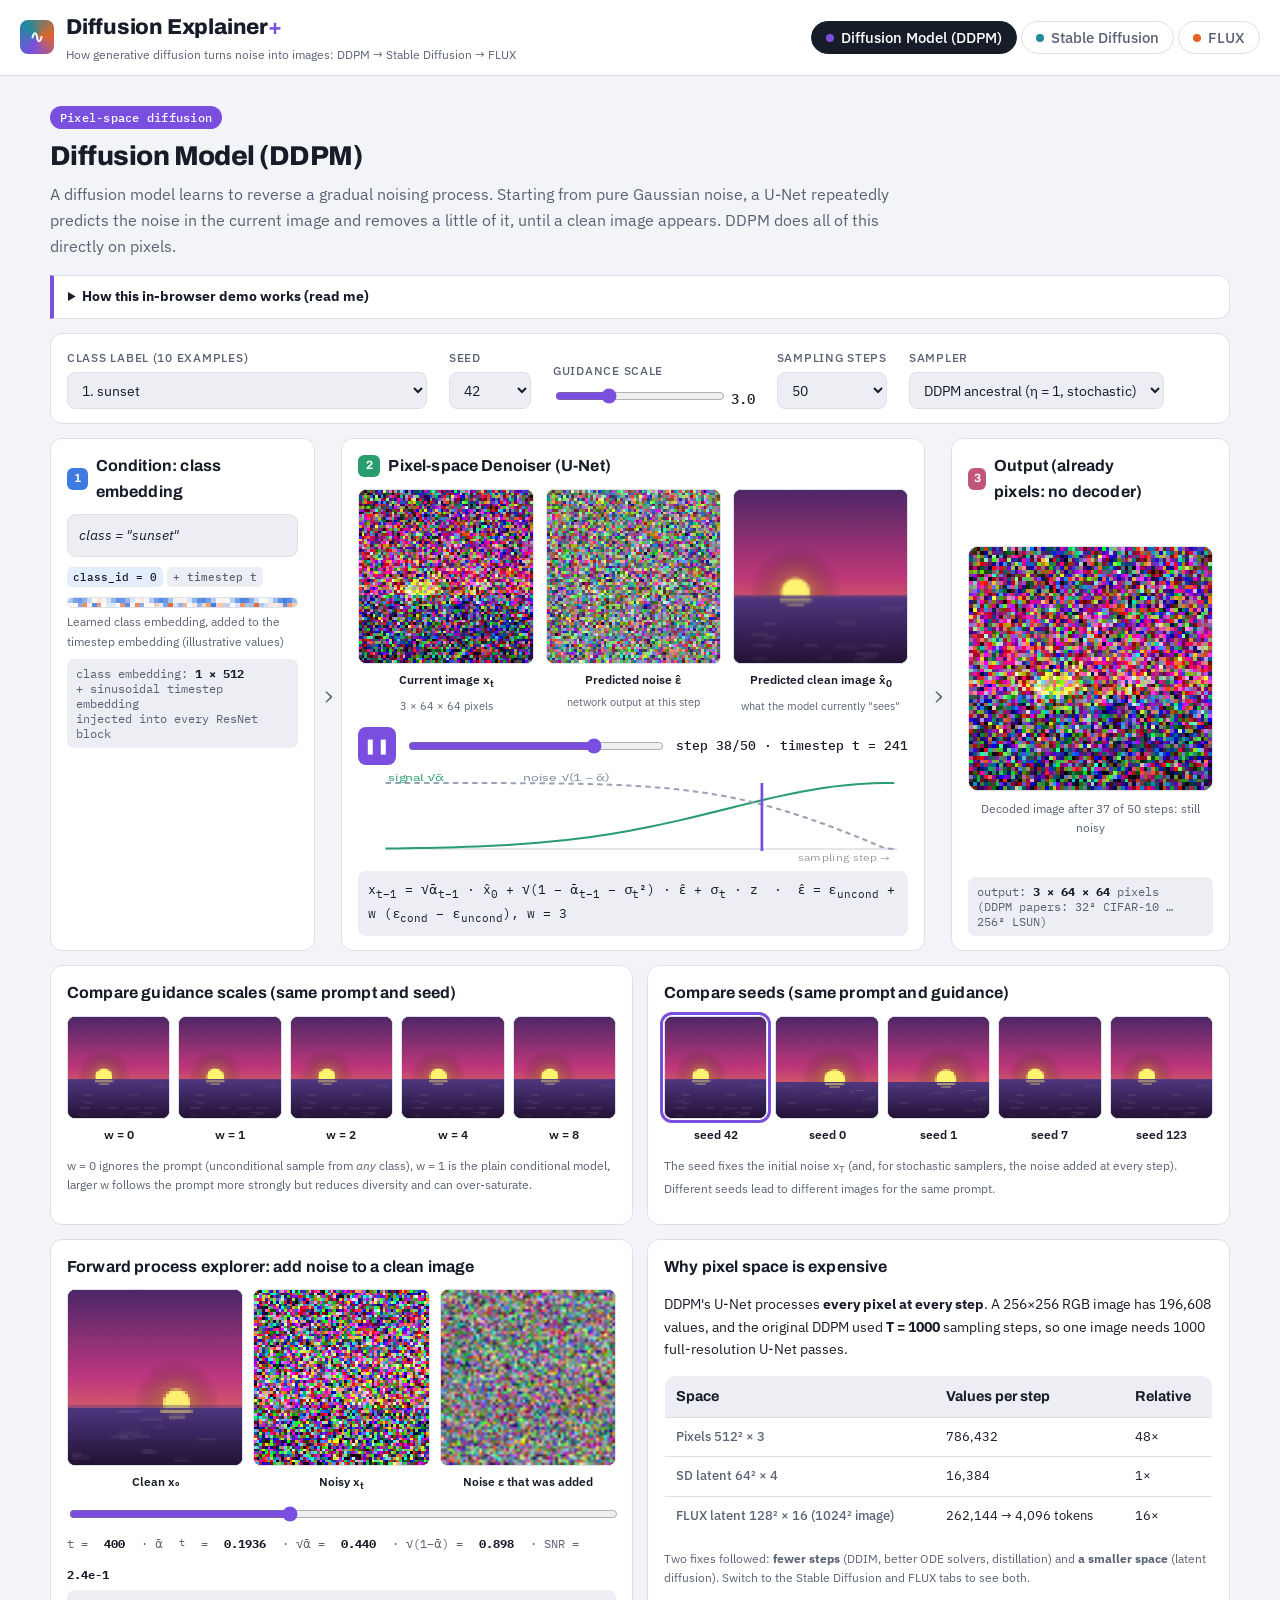
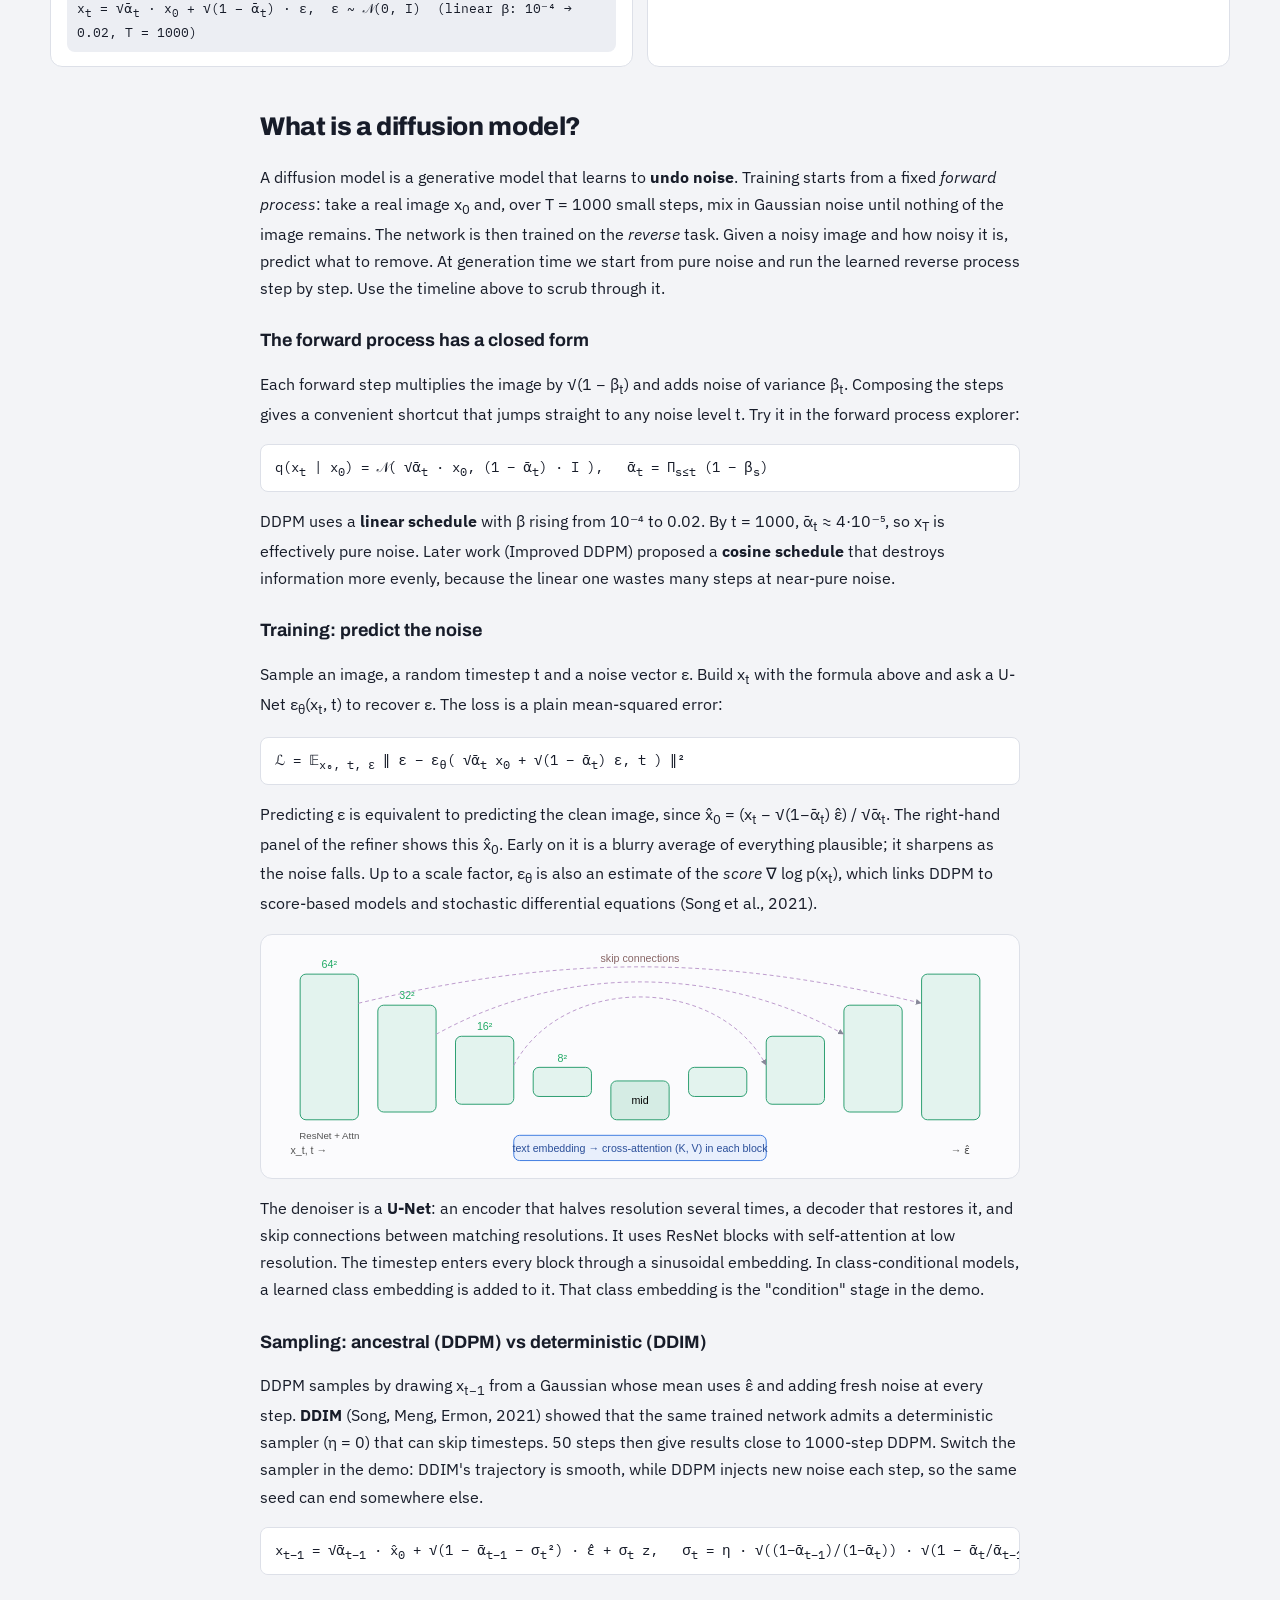
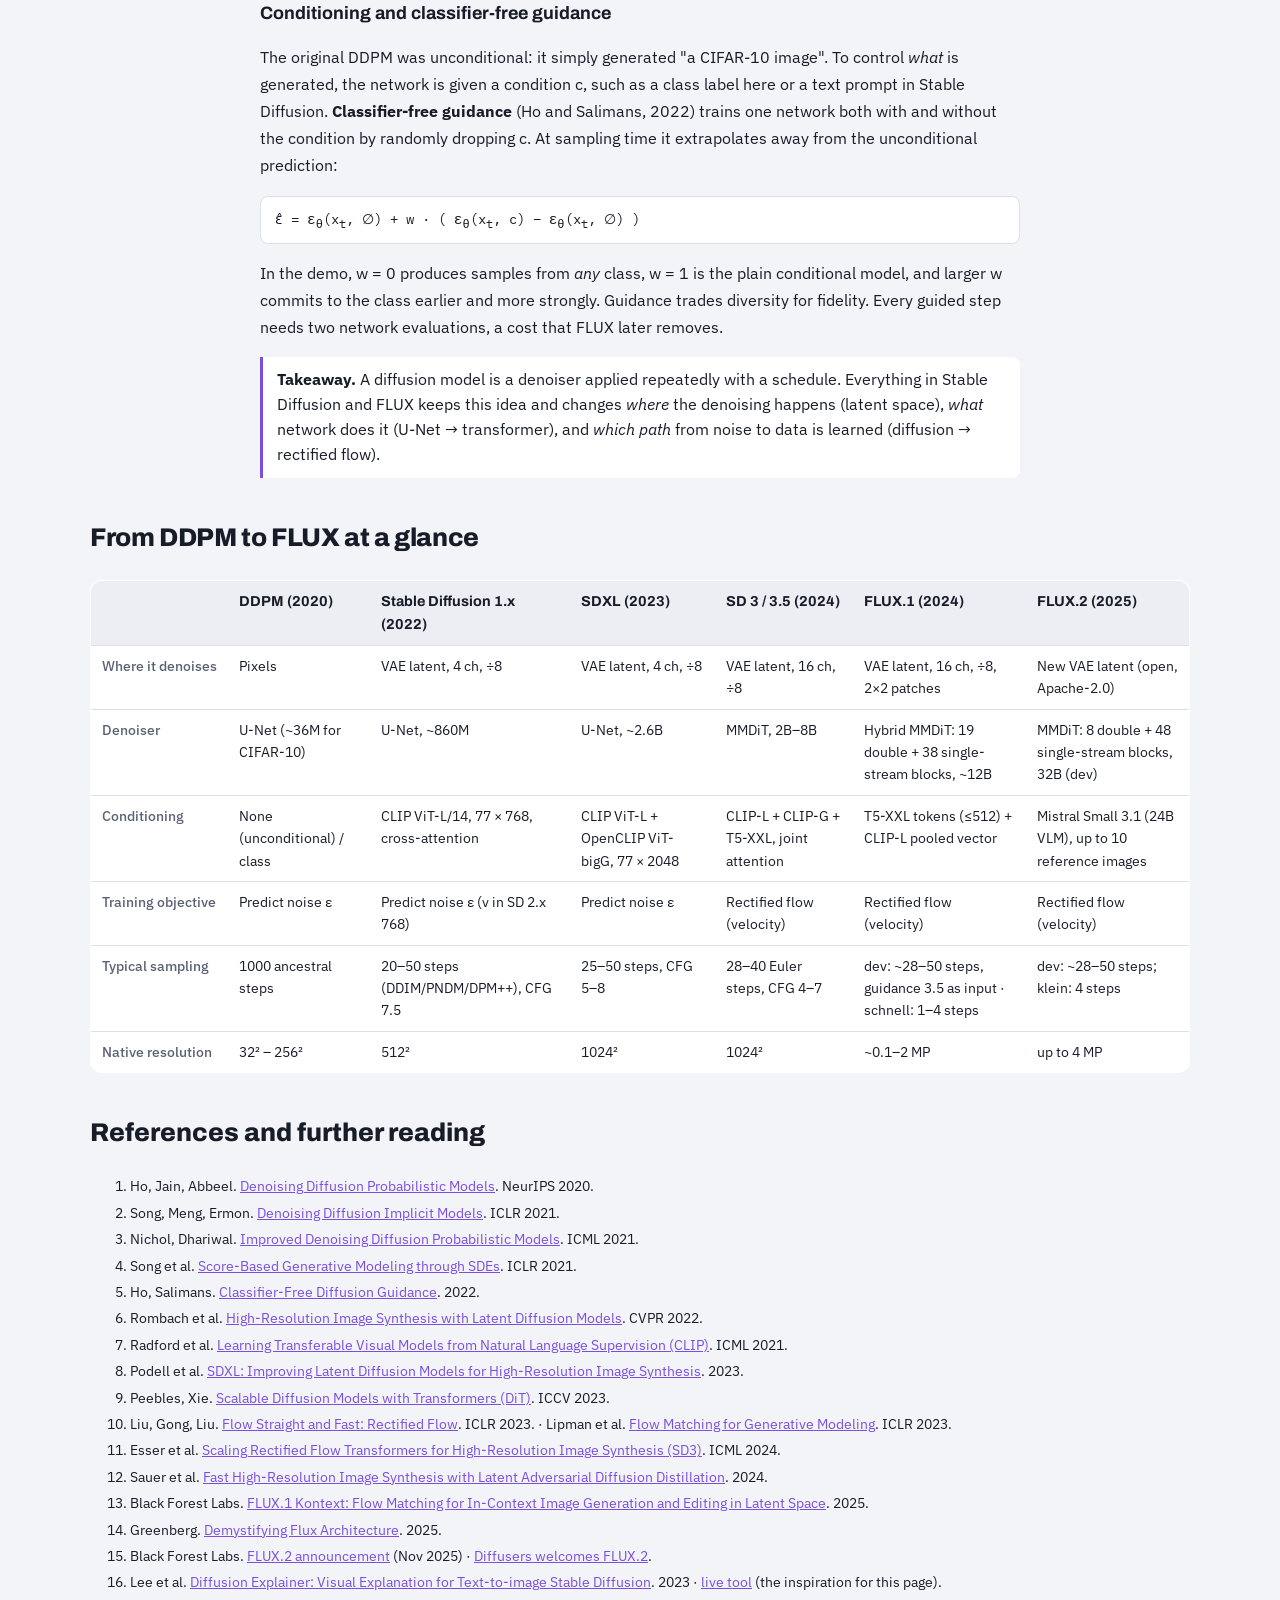
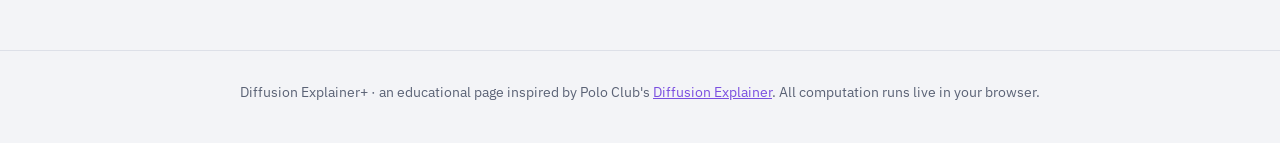
==== diffusion.html @ 18af13a3 "Add files via upload" ====
<!DOCTYPE html>
<html lang="en" data-explainer="diffusion">
<head>
<meta charset="utf-8">
<meta name="viewport" content="width=device-width, initial-scale=1.0">
<link rel="preconnect" href="https://fonts.googleapis.com">
<link rel="preconnect" href="https://fonts.gstatic.com" crossorigin>
<link href="https://fonts.googleapis.com/css2?family=Archivo:wght@500;700;800&family=IBM+Plex+Mono:wght@400;500&family=IBM+Plex+Sans:ital,wght@0,400;0,500;0,600;1,400&display=swap" rel="stylesheet">
<script>try{if(window.frameElement&&window.frameElement.id==="frame")document.documentElement.classList.add("embedded")}catch(e){}</script>
<title>Diffusion Explainer+: DDPM, Stable Diffusion and FLUX Explained with Interactive Visualization</title>
<style>
:root{
  --bg:#f5f6f8; --ink:#1c2230; --muted:#5d6577; --line:#e3e6ec; --card:#fff;
  --ddpm:#7a4fe0; --sd:#1f8a9e; --flux:#e0662b; --accent:#1f8a9e;
  --txt:#3d7be0; --ref:#2a9d6f; --dec:#c2557a;
}
*{box-sizing:border-box}
html{scroll-behavior:smooth}
body{margin:0;font-family:Inter,"Segoe UI",system-ui,-apple-system,Roboto,Helvetica,Arial,sans-serif;background:var(--bg);color:var(--ink);line-height:1.55}
a{color:var(--accent)}
header.top{background:#fff;border-bottom:1px solid var(--line);position:sticky;top:0;z-index:20}
.top-inner{max-width:1320px;margin:0 auto;padding:12px 24px;display:flex;align-items:center;gap:24px;flex-wrap:wrap}
.brand{display:flex;align-items:center;gap:12px;flex:1;min-width:280px}
.logo{width:40px;height:40px;border-radius:10px;background:conic-gradient(from 200deg,var(--ddpm),var(--sd),var(--flux),var(--ddpm));display:grid;place-items:center;color:#fff;font-weight:800;font-size:20px}
.brand h1{font-size:19px;margin:0;letter-spacing:-.01em}
.brand h1 span{color:var(--accent)}
.brand p{margin:0;color:var(--muted);font-size:13px}
nav.tabs{display:flex;gap:6px;background:#f0f2f5;padding:4px;border-radius:12px}
nav.tabs button{border:0;background:transparent;padding:8px 16px;border-radius:9px;font:600 14px inherit;font-family:inherit;color:var(--muted);cursor:pointer}
nav.tabs button.on{background:#fff;color:var(--ink);box-shadow:0 1px 3px rgba(0,0,0,.12)}
nav.tabs button .dot{display:inline-block;width:8px;height:8px;border-radius:50%;margin-right:7px;vertical-align:1px}
main{max-width:1320px;margin:0 auto;padding:20px 24px 60px}
.pane{display:none}.pane.on{display:block}
.hero{display:flex;gap:18px;align-items:flex-start;margin:6px 0 16px;flex-wrap:wrap}
.hero h2{margin:0 0 4px;font-size:26px;letter-spacing:-.02em}
.hero .lead{margin:0;color:var(--muted);max-width:860px}
.badge{display:inline-block;font-size:11px;font-weight:700;letter-spacing:.06em;text-transform:uppercase;padding:3px 8px;border-radius:6px;color:#fff;margin-bottom:6px}
.card{background:var(--card);border:1px solid var(--line);border-radius:14px;padding:16px;box-shadow:0 1px 2px rgba(20,30,50,.04)}
.card h3{margin:0 0 10px;font-size:14px;letter-spacing:.01em;display:flex;align-items:center;gap:8px}
.card h3 .num{width:22px;height:22px;border-radius:6px;color:#fff;display:grid;place-items:center;font-size:12px}
.controls{display:flex;flex-wrap:wrap;gap:14px 22px;align-items:flex-end;margin-bottom:14px}
.controls label{display:flex;flex-direction:column;font-size:11px;font-weight:700;text-transform:uppercase;letter-spacing:.05em;color:var(--muted);gap:5px}
.controls select{font:500 14px inherit;font-family:inherit;padding:7px 10px;border:1px solid var(--line);border-radius:8px;background:#fff;color:var(--ink);max-width:520px}
.controls .prompt-l select{min-width:360px}
.controls input[type=range]{width:170px}
.controls .gval{font:700 14px inherit;color:var(--ink);text-transform:none;letter-spacing:0}
.controls .dis{opacity:.4}
.arch{display:grid;grid-template-columns:minmax(230px,1fr) 26px minmax(420px,2.2fr) 26px minmax(250px,1.05fr);align-items:stretch;gap:0;margin-bottom:14px}
.arrow{display:grid;place-items:center;color:#aab1bf;font-size:30px;font-weight:300}
.stage{display:flex;flex-direction:column;min-width:0}
.prompt-box{background:#f4f7fd;border:1px solid #dfe7f6;border-radius:9px;padding:9px 11px;font-size:14px;font-style:italic;margin-bottom:10px}
.tokens{display:flex;flex-wrap:wrap;gap:4px;margin-bottom:10px}
.tok{font:600 11px ui-monospace,SFMono-Regular,Menlo,Consolas,monospace;padding:3px 6px;border-radius:5px;background:#e8effc;color:#2b4f99;white-space:nowrap}
.tok.sp{background:#eceef2;color:#666}
.tok.cl{background:#fbe9de;color:#9a4316}
.shape{font:12px ui-monospace,Menlo,Consolas,monospace;color:var(--muted);background:#f6f7f9;border-radius:7px;padding:7px 9px;margin-top:8px}
.shape b{color:var(--ink)}
canvas{display:block}
canvas.px{image-rendering:pixelated;image-rendering:crisp-edges}
.emb{width:100%;height:auto;border-radius:6px;border:1px solid var(--line)}
.small{font-size:12px;color:var(--muted)}
.ref-grid{display:grid;grid-template-columns:repeat(3,1fr);gap:12px}
.fig{display:flex;flex-direction:column;align-items:center;gap:6px;text-align:center}
.fig canvas{width:100%;max-width:190px;aspect-ratio:1;border-radius:8px;border:1px solid var(--line);background:#111}
.fig .cap{font-size:12px;font-weight:600}
.fig .sub{font-size:11px;color:var(--muted);line-height:1.3}
.tl{display:flex;align-items:center;gap:10px;margin:14px 0 6px}
.tl input{flex:1}
.play{width:38px;height:38px;border-radius:50%;border:0;color:#fff;font-size:15px;cursor:pointer;flex:none}
.steplabel{font:600 13px ui-monospace,Menlo,Consolas,monospace;min-width:150px;text-align:right}
.sched{width:100%;height:92px}
.formula{font-family:"Cambria Math",Cambria,Georgia,serif;font-size:14.5px;background:#f7f8fa;border-radius:8px;padding:8px 10px;margin:8px 0 0;text-align:center}
.out-wrap{display:flex;flex-direction:column;align-items:center;gap:8px;flex:1;justify-content:center}
.cv-out{width:100%;max-width:300px;aspect-ratio:1;border-radius:10px;border:1px solid var(--line);background:#111}
.row2{display:grid;grid-template-columns:1fr 1fr;gap:14px;margin-bottom:14px}
.grid{display:grid;grid-template-columns:repeat(5,1fr);gap:8px}
.grid .fig canvas{max-width:none}
.grid .fig .cap{font-weight:600;font-size:12px}
.grid .fig.sel canvas{outline:3px solid var(--accent);outline-offset:1px}
.fwd-row{display:grid;grid-template-columns:repeat(3,1fr);gap:10px;margin-bottom:10px}
.readout{font:12px ui-monospace,Menlo,Consolas,monospace;color:var(--muted);display:flex;gap:16px;flex-wrap:wrap;margin-top:6px}
.readout b{color:var(--ink)}
details.about{background:#fffaf0;border:1px solid #f1e2bf;border-radius:12px;padding:10px 14px;margin-bottom:14px;font-size:13.5px}
details.about summary{cursor:pointer;font-weight:700}
details.about p{margin:8px 0 0}
article.explain{max-width:900px;margin:34px auto 0}
article.explain h2{font-size:24px;margin:34px 0 8px;letter-spacing:-.015em}
article.explain h3{font-size:18px;margin:26px 0 6px}
article.explain p,article.explain li{font-size:16px}
.eq{font-family:"Cambria Math",Cambria,Georgia,serif;font-size:17px;background:#fff;border:1px solid var(--line);border-radius:10px;padding:12px 16px;margin:12px 0;text-align:center;overflow-x:auto}
.callout{border-left:4px solid var(--accent);background:#fff;padding:10px 14px;border-radius:0 10px 10px 0;margin:14px 0}
.diagram{background:#fff;border:1px solid var(--line);border-radius:12px;padding:10px;margin:14px 0}
.diagram svg{width:100%;height:auto;display:block}
table.cmp{width:100%;border-collapse:collapse;background:#fff;border-radius:12px;overflow:hidden;font-size:14px;border:1px solid var(--line)}
table.cmp th,table.cmp td{padding:9px 11px;border-bottom:1px solid var(--line);text-align:left;vertical-align:top}
table.cmp th{background:#f3f5f8;font-size:12px;text-transform:uppercase;letter-spacing:.04em;color:var(--muted)}
table.cmp td:first-child{font-weight:600;white-space:nowrap}
.section-wide{max-width:1100px;margin:40px auto 0}
.refs li{font-size:14px;margin-bottom:4px}
footer{text-align:center;color:var(--muted);font-size:13px;padding:30px 20px 40px}
.busy{opacity:.55;transition:opacity .15s}
@media (max-width:1100px){
  .arch{grid-template-columns:1fr}
  .arrow{transform:rotate(90deg);height:28px}
  .row2{grid-template-columns:1fr}
  .controls .prompt-l select{min-width:0;width:100%}
}
@media (max-width:600px){.ref-grid{grid-template-columns:1fr 1fr 1fr;gap:6px}.grid{grid-template-columns:repeat(3,1fr)}main{padding:14px}}
</style>
<link rel="stylesheet" href="theme.css">
</head>
<body>
<header class="top">
  <div class="top-inner">
    <div class="brand">
      <div class="logo">∿</div>
      <div>
        <h1>Diffusion Explainer<span>+</span></h1>
        <p>How generative diffusion turns noise into images: DDPM → Stable Diffusion → FLUX</p>
      </div>
    </div>
    <nav class="tabs" id="tabs">
      <button data-m="ddpm"><span class="dot" style="background:var(--ddpm)"></span>Diffusion Model (DDPM)</button>
      <button data-m="sd"><span class="dot" style="background:var(--sd)"></span>Stable Diffusion</button>
      <button data-m="flux"><span class="dot" style="background:var(--flux)"></span>FLUX</button>
    </nav>
  </div>
</header>

<main>
  <div id="panes"></div>
  <div id="articles"></div>

  <section class="section-wide" id="compare">
    <h2 style="font-size:24px;letter-spacing:-.015em">From DDPM to FLUX at a glance</h2>
    <table class="cmp">
      <thead><tr><th></th><th>DDPM (2020)</th><th>Stable Diffusion 1.x (2022)</th><th>SDXL (2023)</th><th>SD 3 / 3.5 (2024)</th><th>FLUX.1 (2024)</th><th>FLUX.2 (2025)</th></tr></thead>
      <tbody>
        <tr><td>Where it denoises</td><td>Pixels</td><td>VAE latent, 4 ch, ÷8</td><td>VAE latent, 4 ch, ÷8</td><td>VAE latent, 16 ch, ÷8</td><td>VAE latent, 16 ch, ÷8, 2×2 patches</td><td>New VAE latent (open, Apache-2.0)</td></tr>
        <tr><td>Denoiser</td><td>U-Net (~36M for CIFAR-10)</td><td>U-Net, ~860M</td><td>U-Net, ~2.6B</td><td>MMDiT, 2B–8B</td><td>Hybrid MMDiT: 19 double + 38 single-stream blocks, ~12B</td><td>MMDiT: 8 double + 48 single-stream blocks, 32B (dev)</td></tr>
        <tr><td>Conditioning</td><td>None (unconditional) / class</td><td>CLIP ViT-L/14, 77 × 768, cross-attention</td><td>CLIP ViT-L + OpenCLIP ViT-bigG, 77 × 2048</td><td>CLIP-L + CLIP-G + T5-XXL, joint attention</td><td>T5-XXL tokens (≤512) + CLIP-L pooled vector</td><td>Mistral Small 3.1 (24B VLM), up to 10 reference images</td></tr>
        <tr><td>Training objective</td><td>Predict noise ε</td><td>Predict noise ε (v in SD 2.x 768)</td><td>Predict noise ε</td><td>Rectified flow (velocity)</td><td>Rectified flow (velocity)</td><td>Rectified flow (velocity)</td></tr>
        <tr><td>Typical sampling</td><td>1000 ancestral steps</td><td>20–50 steps (DDIM/PNDM/DPM++), CFG 7.5</td><td>25–50 steps, CFG 5–8</td><td>28–40 Euler steps, CFG 4–7</td><td>dev: ~28–50 steps, guidance 3.5 as input · schnell: 1–4 steps</td><td>dev: ~28–50 steps; klein: 4 steps</td></tr>
        <tr><td>Native resolution</td><td>32² – 256²</td><td>512²</td><td>1024²</td><td>1024²</td><td>~0.1–2 MP</td><td>up to 4 MP</td></tr>
      </tbody>
    </table>
  </section>

  <section class="section-wide refs" id="refs">
    <h2 style="font-size:24px">References and further reading</h2>
    <ol>
      <li>Ho, Jain, Abbeel. <a href="https://arxiv.org/abs/2006.11239">Denoising Diffusion Probabilistic Models</a>. NeurIPS 2020.</li>
      <li>Song, Meng, Ermon. <a href="https://arxiv.org/abs/2010.02502">Denoising Diffusion Implicit Models</a>. ICLR 2021.</li>
      <li>Nichol, Dhariwal. <a href="https://arxiv.org/abs/2102.09672">Improved Denoising Diffusion Probabilistic Models</a>. ICML 2021.</li>
      <li>Song et al. <a href="https://arxiv.org/abs/2011.13456">Score-Based Generative Modeling through SDEs</a>. ICLR 2021.</li>
      <li>Ho, Salimans. <a href="https://arxiv.org/abs/2207.12598">Classifier-Free Diffusion Guidance</a>. 2022.</li>
      <li>Rombach et al. <a href="https://arxiv.org/abs/2112.10752">High-Resolution Image Synthesis with Latent Diffusion Models</a>. CVPR 2022.</li>
      <li>Radford et al. <a href="https://arxiv.org/abs/2103.00020">Learning Transferable Visual Models from Natural Language Supervision (CLIP)</a>. ICML 2021.</li>
      <li>Podell et al. <a href="https://arxiv.org/abs/2307.01952">SDXL: Improving Latent Diffusion Models for High-Resolution Image Synthesis</a>. 2023.</li>
      <li>Peebles, Xie. <a href="https://arxiv.org/abs/2212.09748">Scalable Diffusion Models with Transformers (DiT)</a>. ICCV 2023.</li>
      <li>Liu, Gong, Liu. <a href="https://arxiv.org/abs/2209.03003">Flow Straight and Fast: Rectified Flow</a>. ICLR 2023. · Lipman et al. <a href="https://arxiv.org/abs/2210.02747">Flow Matching for Generative Modeling</a>. ICLR 2023.</li>
      <li>Esser et al. <a href="https://arxiv.org/abs/2403.03206">Scaling Rectified Flow Transformers for High-Resolution Image Synthesis (SD3)</a>. ICML 2024.</li>
      <li>Sauer et al. <a href="https://arxiv.org/abs/2403.12015">Fast High-Resolution Image Synthesis with Latent Adversarial Diffusion Distillation</a>. 2024.</li>
      <li>Black Forest Labs. <a href="https://arxiv.org/abs/2506.15742">FLUX.1 Kontext: Flow Matching for In-Context Image Generation and Editing in Latent Space</a>. 2025.</li>
      <li>Greenberg. <a href="https://arxiv.org/abs/2507.09595">Demystifying Flux Architecture</a>. 2025.</li>
      <li>Black Forest Labs. <a href="https://bfl.ai/blog/flux-2">FLUX.2 announcement</a> (Nov 2025) · <a href="https://huggingface.co/blog/flux-2">Diffusers welcomes FLUX.2</a>.</li>
      <li>Lee et al. <a href="https://arxiv.org/abs/2305.03509">Diffusion Explainer: Visual Explanation for Text-to-image Stable Diffusion</a>. 2023 · <a href="https://poloclub.github.io/diffusion-explainer/">live tool</a> (the inspiration for this page).</li>
    </ol>
  </section>
</main>
<footer>Diffusion Explainer+ · an educational page inspired by Polo Club's <a href="https://poloclub.github.io/diffusion-explainer/">Diffusion Explainer</a>. All computation runs live in your browser.</footer>

<script>
"use strict";
/* =====================================================================
   0. Utilities
   ===================================================================== */
function mulberry32(a){return function(){a|=0;a=a+0x6D2B79F5|0;let t=Math.imul(a^a>>>15,1|a);t=t+Math.imul(t^t>>>7,61|t)^t;return((t^t>>>14)>>>0)/4294967296}}
function gaussRng(seed){const r=mulberry32(seed>>>0);let spare=null;return()=>{if(spare!==null){const s=spare;spare=null;return s}let u=0;while(u===0)u=r();const v=r();const m=Math.sqrt(-2*Math.log(u));spare=m*Math.sin(2*Math.PI*v);return m*Math.cos(2*Math.PI*v)}}
function hashStr(s){let h=2166136261;for(let i=0;i<s.length;i++){h^=s.charCodeAt(i);h=Math.imul(h,16777619)}return h>>>0}
const J=(b,a,r)=>b+(r()-.5)*2*a;
const hsl=(h,s,l,a=1)=>`hsla(${h},${s}%,${l}%,${a})`;
const clamp=(v,a,b)=>v<a?a:v>b?b:v;

/* =====================================================================
   1. Procedural scene library (stand-in "training images")
   ===================================================================== */
let c, post=[];
function G(x0,y0,x1,y1,stops){const g=c.createLinearGradient(x0,y0,x1,y1);stops.forEach((s,i)=>g.addColorStop(i/(stops.length-1),s));return g}
function bg(...s){c.fillStyle=G(0,0,0,100,s);c.fillRect(0,0,100,100)}
function band(y0,y1,...s){c.fillStyle=G(0,y0,0,y1,s);c.fillRect(0,y0,100,y1-y0)}
function circ(x,y,r,f){c.fillStyle=f;c.beginPath();c.arc(x,y,Math.max(.01,r),0,Math.PI*2);c.fill()}
function ell(x,y,rx,ry,f,rot=0){c.fillStyle=f;c.beginPath();c.ellipse(x,y,Math.abs(rx),Math.abs(ry),rot,0,Math.PI*2);c.fill()}
function glow(x,y,r,col){const g=c.createRadialGradient(x,y,0,x,y,r);g.addColorStop(0,col);g.addColorStop(1,'rgba(0,0,0,0)');c.fillStyle=g;c.fillRect(x-r,y-r,2*r,2*r)}
function poly(f,...p){c.fillStyle=f;c.beginPath();c.moveTo(p[0],p[1]);for(let i=2;i<p.length;i+=2)c.lineTo(p[i],p[i+1]);c.closePath();c.fill()}
function box(x,y,w,h,f){c.fillStyle=f;c.fillRect(x,y,w,h)}
function line(x0,y0,x1,y1,s,w){c.strokeStyle=s;c.lineWidth=w;c.beginPath();c.moveTo(x0,y0);c.lineTo(x1,y1);c.stroke()}
function txt(s,x,y,size,f,weight='bold',glowc,family='Arial, Helvetica, sans-serif'){c.font=`${weight} ${size}px ${family}`;c.textAlign='center';c.textBaseline='middle';if(glowc){c.shadowColor=glowc;c.shadowBlur=size*.9}c.fillStyle=f;c.fillText(s,x,y);c.shadowBlur=0;c.shadowColor='transparent'}
function stars(r,n,maxY=60){for(let i=0;i<n;i++)circ(r()*100,r()*maxY,.25+r()*.6,`rgba(255,255,235,${.45+r()*.55})`)}
function mountains(r,base,f,n=3,hmin=15,hmax=40,snow){const pts=[-5,100,-5,base];let x=-5;const w=110/n;const pk=[];for(let i=0;i<n;i++){const px=x+w*(.3+r()*.4),py=base-(hmin+r()*(hmax-hmin));pts.push(px,py);pk.push([px,py]);x+=w;pts.push(x,base-r()*8)}pts.push(105,100);poly(f,...pts);if(snow)pk.forEach(([px,py])=>{const s=(base-py)*.3;poly(snow,px,py,px-s*.85,py+s,px-s*.3,py+s*.75,px+s*.15,py+s*1.05,px+s*.8,py+s)})}
function hills(r,y,f,amp=5,freq=15){const ph=r()*6;c.fillStyle=f;c.beginPath();c.moveTo(0,100);for(let x=0;x<=100;x+=2)c.lineTo(x,y+Math.sin(x/freq+ph)*amp);c.lineTo(100,100);c.closePath();c.fill()}
function water(y,top,bot,r,lc='rgba(255,255,255,.25)'){band(y,100,top,bot);for(let i=0;i<14;i++){const yy=y+3+r()*(100-y-3),xx=r()*90;line(xx,yy,xx+4+r()*10,yy,lc,.5)}}
function pine(x,y,h,f){box(x-h*.04,y-h*.15,h*.08,h*.15,'#4a3222');for(let k=0;k<3;k++){const yy=y-h*.12-k*h*.24,w=h*(.3-k*.07);poly(f,x-w,yy,x+w,yy,x,yy-h*.4)}}
function roundTree(x,y,h,f){box(x-h*.06,y-h*.45,h*.12,h*.45,'#6b4423');circ(x,y-h*.62,h*.3,f);circ(x-h*.2,y-h*.48,h*.2,f);circ(x+h*.2,y-h*.48,h*.2,f)}
function cloud(x,y,s,f='rgba(255,255,255,.92)'){circ(x,y,s,f);circ(x+s*.9,y+s*.2,s*.75,f);circ(x-s*.9,y+s*.25,s*.7,f);ell(x,y+s*.45,s*1.6,s*.45,f)}
function house(x,y,w,h,wall,roof,win='#ffe28a'){box(x,y-h,w,h,wall);poly(roof,x-w*.12,y-h,x+w*1.12,y-h,x+w/2,y-h-w*.55);box(x+w*.14,y-h*.68,w*.24,h*.3,win);box(x+w*.58,y-h*.58,w*.24,h*.58,'#5a3a22')}
function sun(x,y,r,f,g){glow(x,y,r*3.2,g);circ(x,y,r,f)}
function moon(x,y,r){glow(x,y,r*3.5,'rgba(255,250,220,.35)');circ(x,y,r,'#fbf3d2');circ(x-r*.3,y-r*.2,r*.18,'rgba(200,190,160,.5)');circ(x+r*.3,y+r*.3,r*.13,'rgba(200,190,160,.5)')}
function balloon(x,y,r,f1,f2){ell(x,y,r,r*1.15,f1);ell(x,y,r*.42,r*1.15,f2);line(x-r*.5,y+r*.95,x-r*.2,y+r*1.6,'#553',.4);line(x+r*.5,y+r*.95,x+r*.2,y+r*1.6,'#553',.4);box(x-r*.25,y+r*1.55,r*.5,r*.35,'#7a5230')}
function palm(x,y,h,f,trunk='#5b3b1f'){c.strokeStyle=trunk;c.lineWidth=h*.06;c.beginPath();c.moveTo(x,y);c.quadraticCurveTo(x+h*.15,y-h*.5,x+h*.05,y-h);c.stroke();const tx=x+h*.05,ty=y-h;for(let k=0;k<6;k++){const a=-Math.PI+k*Math.PI/5;c.strokeStyle=f;c.lineWidth=h*.05;c.beginPath();c.moveTo(tx,ty);c.quadraticCurveTo(tx+Math.cos(a)*h*.3,ty+Math.sin(a)*h*.3-h*.08,tx+Math.cos(a)*h*.45,ty+Math.sin(a)*h*.4+h*.14);c.stroke()}}
function lighthouse(x,y,h){const w=h*.17;const wf=t=>w-w*.4*((y-t)/h);poly('#f1f1f1',x-w,y,x+w,y,x+w*.6,y-h,x-w*.6,y-h);for(let k=0;k<3;k++){const y0=y-h*(.12+k*.3),y1=y0-h*.13;poly('#d0312d',x-wf(y0),y0,x+wf(y0),y0,x+wf(y1),y1,x-wf(y1),y1)}glow(x,y-h-h*.07,h*.6,'rgba(255,240,150,.85)');box(x-w*.7,y-h-h*.13,w*1.4,h*.13,'#ffe98a');poly('#333',x-w*.85,y-h-h*.13,x+w*.85,y-h-h*.13,x,y-h-h*.26)}
function skyline(r,y,f,winc){let x=-2;while(x<100){const w=5+r()*9,h=12+r()*40;box(x,y-h,w,h+100-y,f);for(let wy=y-h+2;wy<y-1;wy+=3)for(let wx=x+1;wx<x+w-1;wx+=2.5)if(r()<.45)box(wx,wy,1.2,1.4,winc[(r()*winc.length)|0]);x+=w+r()*1.5}}
function lantern(x,y,s,h){line(x,y-s*2.2,x,y-s*1.1,'#222',.3);glow(x,y,s*2.8,hsl(h,100,60,.5));ell(x,y,s*.85,s*1.1,hsl(h,90,55));ell(x,y,s*.35,s*1.05,hsl(h,100,72,.6));box(x-s*.4,y-s*1.25,s*.8,s*.25,'#c9a227');box(x-s*.4,y+s,s*.8,s*.25,'#c9a227')}
function cat(x,y,s,f,eye){ell(x,y-s*.5,s*.55,s*.6,f);circ(x,y-s*1.22,s*.36,f);poly(f,x-s*.34,y-s*1.36,x-s*.27,y-s*1.78,x-s*.06,y-s*1.5);poly(f,x+s*.34,y-s*1.36,x+s*.27,y-s*1.78,x+s*.06,y-s*1.5);c.strokeStyle=f;c.lineWidth=s*.14;c.beginPath();c.moveTo(x+s*.45,y-s*.12);c.quadraticCurveTo(x+s*1.1,y-s*.1,x+s*.95,y-s*.8);c.stroke();if(eye){circ(x-s*.13,y-s*1.25,s*.07,eye);circ(x+s*.13,y-s*1.25,s*.07,eye)}}
function rocket(x,y,s){glow(x,y+s*1.7,s*2.4,'rgba(255,170,60,.85)');poly('#ffb02e',x-s*.3,y+s*.9,x+s*.3,y+s*.9,x,y+s*2.4);poly('#fff36b',x-s*.15,y+s*.9,x+s*.15,y+s*.9,x,y+s*1.7);box(x-s*.35,y-s*.9,s*.7,s*1.8,'#e9edf2');poly('#d64045',x-s*.35,y-s*.9,x+s*.35,y-s*.9,x,y-s*1.75);poly('#d64045',x-s*.35,y+s*.35,x-s*.8,y+s*1.0,x-s*.35,y+s*.9);poly('#d64045',x+s*.35,y+s*.35,x+s*.8,y+s*1.0,x+s*.35,y+s*.9);circ(x,y-s*.3,s*.18,'#4aa3df')}
function pagoda(x,y,s,wall,roof){for(let k=0;k<4;k++){const w=s*(1-k*.17),yy=y-k*s*.55;box(x-w*.33,yy-s*.42,w*.66,s*.42,wall);poly(roof,x-w*.72,yy-s*.36,x+w*.72,yy-s*.36,x+w*.42,yy-s*.6,x-w*.42,yy-s*.6)}line(x,y-2.2*s+s*.0,x,y-2.75*s,roof,s*.06)}
function cactus(x,y,h,f){c.strokeStyle=f;c.lineCap='round';c.lineWidth=h*.17;c.beginPath();c.moveTo(x,y);c.lineTo(x,y-h);c.moveTo(x,y-h*.42);c.lineTo(x-h*.28,y-h*.42);c.lineTo(x-h*.28,y-h*.72);c.moveTo(x,y-h*.58);c.lineTo(x+h*.25,y-h*.58);c.lineTo(x+h*.25,y-h*.84);c.stroke();c.lineCap='butt'}
function pyramid(x,y,w,f,sh){poly(f,x-w/2,y,x+w/2,y,x,y-w*.62);poly(sh,x,y-w*.62,x+w/2,y,x+w*.1,y)}
function flower(x,y,r,petal,center,stem=true){if(stem)line(x,y,x,100,'#3d8b37',r*.22);for(let k=0;k<6;k++){const a=k*Math.PI/3;ell(x+Math.cos(a)*r*.68,y+Math.sin(a)*r*.68,r*.55,r*.3,petal,a)}circ(x,y,r*.38,center)}
function fish(x,y,s,f,dir=1){poly(f,x-dir*s*.8,y,x-dir*s*1.55,y-s*.55,x-dir*s*1.55,y+s*.55);ell(x,y,s,s*.56,f);ell(x+dir*s*.1,y+s*.15,s*.6,s*.2,'rgba(255,255,255,.25)');circ(x+dir*s*.52,y-s*.12,s*.13,'#fff');circ(x+dir*s*.56,y-s*.12,s*.07,'#111')}
function sailboat(x,y,s,sail,hull){poly(hull,x-s,y,x+s,y,x+s*.7,y+s*.35,x-s*.7,y+s*.35);line(x,y,x,y-s*1.6,'#5a3a1a',s*.06);poly(sail,x+s*.05,y-s*1.55,x+s*.05,y-s*.1,x+s*.85,y-s*.1);poly(sail,x-s*.05,y-s*1.3,x-s*.05,y-s*.1,x-s*.7,y-s*.1)}
function snowman(x,y,s,scarf){circ(x,y-s*.55,s*.62,'#fbfbfb');circ(x,y-s*1.42,s*.45,'#fbfbfb');circ(x,y-s*2.05,s*.32,'#fbfbfb');box(x-s*.38,y-s*1.83,s*.76,s*.13,scarf);poly('#f08a24',x,y-s*2.07,x+s*.36,y-s*2.0,x,y-s*1.98);circ(x-s*.1,y-s*2.15,s*.04,'#222');circ(x+s*.1,y-s*2.15,s*.04,'#222');box(x-s*.24,y-s*2.68,s*.48,s*.32,'#222');box(x-s*.38,y-s*2.39,s*.76,s*.06,'#222');circ(x,y-s*1.4,s*.05,'#222');circ(x,y-s*1.22,s*.05,'#222')}
function sphere(x,y,r,h){ell(x+r*.2,y+r*.95,r*.95,r*.22,'rgba(0,0,0,.25)');const g=c.createRadialGradient(x-r*.35,y-r*.35,r*.08,x,y,r);g.addColorStop(0,hsl(h,90,82));g.addColorStop(.5,hsl(h,80,50));g.addColorStop(1,hsl(h,85,20));c.fillStyle=g;c.beginPath();c.arc(x,y,r,0,7);c.fill()}
function whale(x,y,s,f){poly(f,x-s*1.3,y,x-s*2.3,y-s*.65,x-s*2.05,y,x-s*2.3,y+s*.55);ell(x,y,s*1.6,s*.62,f);ell(x+s*.5,y+s*.28,s*.95,s*.28,'rgba(225,235,245,.45)');circ(x+s*1.0,y-s*.1,s*.07,'#111');ell(x+s*.1,y+s*.62,s*.45,s*.12,f,.5)}
function aurora(r,h1,h2){for(let k=0;k<5;k++){c.fillStyle=G(0,8,0,60,[hsl(h1,90,60,0),hsl(k%2?h1:h2,95,62,.42),hsl(h2,90,50,0)]);c.beginPath();const ph=r()*6,amp=4+r()*6,yb=10+k*5;c.moveTo(0,yb);for(let x=0;x<=100;x+=4)c.lineTo(x,yb+Math.sin(x/12+ph)*amp);for(let x=100;x>=0;x-=4)c.lineTo(x,yb+26+Math.sin(x/12+ph)*amp);c.closePath();c.fill()}}
function rainbow(x,y,R,a=.7){const cols=['#e53935','#fb8c00','#fdd835','#43a047','#1e88e5','#5e35b1'];cols.forEach((col,i)=>{c.strokeStyle=col;c.globalAlpha=a;c.lineWidth=R*.06;c.beginPath();c.arc(x,y,R-i*R*.06,Math.PI,0);c.stroke()});c.globalAlpha=1}
function sunflower(x,y,r){line(x,y,x,100,'#3f7d2a',r*.25);ell(x+r*.5,y+r*1.6,r*.5,r*.22,'#4b8f33',-.4);for(let k=0;k<12;k++){const a=k*Math.PI/6;ell(x+Math.cos(a)*r*.75,y+Math.sin(a)*r*.75,r*.45,r*.18,'#f9c80e',a)}circ(x,y,r*.48,'#6b3e1d')}
function mushroomHouse(x,y,s,cap){box(x-s*.45,y-s*1.05,s*.9,s*1.05,'#efe3c8');c.fillStyle=cap;c.beginPath();c.ellipse(x,y-s*1.0,s*1.3,s*.85,0,Math.PI,0);c.fill();[[-.6,-1.4,.14],[.2,-1.6,.18],[.7,-1.25,.12],[-.15,-1.2,.1]].forEach(([dx,dy,rr])=>circ(x+dx*s,y+dy*s,rr*s,'#fff6e8'));box(x-s*.15,y-s*.55,s*.3,s*.55,'#7a4b26');circ(x,y-s*.55,s*.15,'#7a4b26');glow(x+s*.28,y-s*.75,s*.45,'rgba(255,220,120,.7)');circ(x+s*.28,y-s*.75,s*.1,'#ffe08a')}
function astronaut(x,y,s){box(x-s*.3,y-s*.55,s*.22,s*.55,'#e6e9ee');box(x+s*.08,y-s*.55,s*.22,s*.55,'#e6e9ee');box(x-s*.5,y-s*1.35,s*.25,s*.7,'#c9ced6');box(x-s*.35,y-s*1.45,s*.7,s*.95,'#f2f4f7');circ(x,y-s*1.75,s*.38,'#f2f4f7');ell(x+s*.07,y-s*1.75,s*.25,s*.19,'#d9a521');ell(x+s*.12,y-s*1.8,s*.1,s*.06,'rgba(255,255,255,.7)');line(x+s*.35,y-s*1.3,x+s*.75,y-s*1.0,'#f2f4f7',s*.18)}
function brickWall(r){box(0,0,100,100,'#2b1d1a');for(let y=0;y<100;y+=5){const off=((y/5)%2)?5:0;for(let x=-off;x<100;x+=10)box(x+.4,y+.4,9.2,4.2,hsl(J(10,6,r),40,J(26,5,r)))}}
function reflect(yU,alpha=.5){post.push((cv,S)=>{const x2=cv.getContext('2d');const Y=Math.round(yU*S/100);const im=x2.getImageData(0,0,S,S),d=im.data;for(let y=Y;y<S;y++){const sy=2*Y-y-1;if(sy<0)break;const wob=Math.round(Math.sin(y*1.3)*S/128);for(let x=0;x<S;x++){const xo=clamp(x+wob,0,S-1);const i=(y*S+x)*4,j=(sy*S+xo)*4;for(let k=0;k<3;k++)d[i+k]=d[i+k]*(1-alpha)+d[j+k]*alpha*.88}}x2.putImageData(im,0,0)})}

function renderScene(draw,seed,S,flip){const cv=document.createElement('canvas');cv.width=cv.height=S;c=cv.getContext('2d');post=[];c.save();c.scale(S/100,S/100);if(flip){c.translate(100,0);c.scale(-1,1)}draw(mulberry32(seed));c.restore();post.forEach(fn=>fn(cv,S));const d=cv.getContext('2d').getImageData(0,0,S,S).data;const out=new Float32Array(S*S*3);for(let i=0,j=0;i<d.length;i+=4){out[j++]=d[i]/127.5-1;out[j++]=d[i+1]/127.5-1;out[j++]=d[i+2]/127.5-1}return out}

/* ---------- 10 examples per method ---------- */
const DDPM_EX=[
 {t:'sunset',draw:r=>{const h=J(22,10,r);bg(hsl(h+245,45,28),hsl(h+300,55,48),hsl(h,95,62));const sx=J(50,20,r),hz=J(63,5,r);sun(sx,hz-2,J(10,3,r),hsl(h+25,100,72),hsl(h+15,100,60,.6));water(hz,hsl(h+230,40,36),hsl(h+240,50,14),r);box(sx-9,hz+2,18,1.3,hsl(h+25,100,72,.7));box(sx-5,hz+5,10,1,hsl(h+25,100,72,.5))}},
 {t:'mountain',draw:r=>{bg(hsl(J(205,10,r),70,J(62,8,r)),hsl(200,60,88));mountains(r,J(76,5,r),hsl(J(225,15,r),22,J(42,8,r)),3,25,48,'#f3f6fa');hills(r,J(84,3,r),hsl(J(110,15,r),40,J(35,6,r)),3)}},
 {t:'house',draw:r=>{bg(hsl(205,75,J(70,8,r)),hsl(195,70,90));sun(J(80,8,r),J(18,5,r),6,'#fff3b0','rgba(255,240,170,.5)');band(J(76,3,r),100,hsl(J(105,15,r),50,45),hsl(105,45,30));house(J(32,10,r),J(84,2,r),J(36,6,r),J(26,4,r),hsl(J(40,20,r),60,80),hsl(J(5,10,r),65,45))}},
 {t:'tree',draw:r=>{bg(hsl(200,70,J(75,8,r)),hsl(190,60,92));cloud(J(25,10,r),J(18,5,r),5);band(80,100,hsl(J(100,15,r),45,48),hsl(100,40,30));roundTree(J(50,10,r),86,J(62,8,r),hsl(J(115,20,r),50,J(34,6,r)))}},
 {t:'moonlit night',draw:r=>{bg(hsl(J(230,10,r),55,8),hsl(235,45,26));stars(r,45,70);moon(J(65,18,r),J(28,8,r),J(9,2,r));hills(r,J(78,4,r),hsl(230,30,12),6,18);pine(J(20,8,r),90,22,hsl(230,30,8));pine(J(82,6,r),92,18,hsl(230,30,8))}},
 {t:'sailboat',draw:r=>{bg(hsl(J(200,10,r),75,68),hsl(195,60,90));cloud(J(70,15,r),J(20,5,r),5);water(60,hsl(J(205,10,r),65,45),hsl(215,70,22),r);sailboat(J(50,15,r),63,J(16,3,r),'#fbfbf5',hsl(J(10,20,r),60,40))}},
 {t:'flower',draw:r=>{const h=J(320,40,r);bg(hsl(h+180,40,90),hsl(h+160,35,80));line(50,60,38,72,'#3d8b37',3);ell(38,76,7,3,'#4d9b42',-.6);flower(J(50,6,r),J(42,6,r),J(19,3,r),hsl(h,75,62),'#ffd23f')}},
 {t:'fish',draw:r=>{bg(hsl(J(195,10,r),70,55),hsl(210,75,20));for(let i=0;i<6;i++){c.strokeStyle='rgba(255,255,255,.5)';c.lineWidth=.6;c.beginPath();c.arc(J(70,25,r),J(40,30,r),1+r()*2,0,7);c.stroke()}for(let i=0;i<4;i++){const x=10+r()*80;c.strokeStyle=hsl(130,45,35);c.lineWidth=2.4;c.beginPath();c.moveTo(x,100);c.quadraticCurveTo(x+6,85,x,70+r()*10);c.stroke()}fish(J(50,10,r),J(48,10,r),J(17,3,r),hsl(J(25,15,r),90,56),r()<.5?1:-1)}},
 {t:'hot air balloon',draw:r=>{bg(hsl(J(205,15,r),70,62),hsl(30,80,88));cloud(J(20,10,r),J(70,8,r),6);cloud(J(80,10,r),J(25,8,r),4);const h=J(0,40,r)+360;balloon(J(50,12,r),J(40,8,r),J(17,3,r),hsl(h,80,55),hsl(h+45,85,62))}},
 {t:'snowman',draw:r=>{bg(hsl(J(215,10,r),25,J(65,8,r)),hsl(210,30,88));for(let i=0;i<40;i++)circ(r()*100,r()*80,.5+r()*.6,'rgba(255,255,255,.85)');hills(r,J(78,3,r),'#eef3f8',3);snowman(J(50,10,r),90,J(14,2,r),hsl(J(0,20,r)+360,70,48))}},
];
const SD_EX=[
 {t:'a cozy wooden cabin in a snowy pine forest at dusk',draw:r=>{bg(hsl(J(260,15,r),35,30),hsl(J(15,10,r),70,70));stars(r,12,35);mountains(r,62,hsl(250,20,45),3,15,30,'#e8e6f5');band(72,100,'#eef2f8','#c9d3e6');for(let i=0;i<6;i++)pine(r()*100,72+r()*10,18+r()*12,hsl(150,25,J(18,4,r)));const x=J(40,18,r);house(x,90,26,16,hsl(25,45,38),'#f4f4f4');glow(x+9,80,10,'rgba(255,200,90,.6)');pine(J(85,6,r),96,30,hsl(150,30,15))}},
 {t:'a red lighthouse on a rocky cliff, stormy sea',draw:r=>{bg(hsl(J(215,10,r),15,J(30,6,r)),hsl(210,15,55));cloud(J(25,10,r),J(14,4,r),9,'rgba(70,75,85,.85)');cloud(J(75,10,r),J(20,4,r),8,'rgba(90,95,105,.8)');water(62,hsl(205,25,35),hsl(210,30,15),r,'rgba(255,255,255,.45)');const cx=J(62,10,r);poly(hsl(25,10,22),cx-28,100,cx-18,70,cx-6,62,cx+10,60,cx+22,66,cx+32,100);lighthouse(cx+2,61,J(36,4,r))}},
 {t:'a hot air balloon festival over green hills, morning',draw:r=>{bg(hsl(J(200,10,r),70,72),hsl(40,85,88));sun(J(18,6,r),J(24,4,r),5,'#fff6c8','rgba(255,240,180,.6)');hills(r,72,hsl(110,35,55),5,20);hills(r,82,hsl(105,45,40),4,14);for(let i=0;i<5;i++){const h=(r()*360)|0;balloon(10+i*20+J(0,4,r),J(36,16,r),J(7,2,r),hsl(h,80,55),hsl(h+50,85,62))}}},
 {t:'a futuristic city skyline at night with neon lights',draw:r=>{bg(hsl(J(265,15,r),60,8),hsl(J(300,20,r),60,28));stars(r,15,30);glow(J(50,20,r),70,45,'rgba(255,60,200,.25)');skyline(r,82,hsl(250,40,10),['#ff3fb4','#3ff0ff','#ffd93f','#9d7bff']);for(let i=0;i<3;i++)line(0,J(60,10,r),100,J(60,10,r),hsl(r()<.5?320:185,100,60,.7),.6);band(82,100,hsl(260,50,12),hsl(280,60,5));reflect(82,.55)}},
 {t:'a lone palm tree on a tropical island at sunset',draw:r=>{const h=J(28,8,r);bg(hsl(h+270,40,32),hsl(h+330,60,55),hsl(h,95,62));sun(J(62,15,r),62,J(9,2,r),hsl(h+25,100,72),hsl(h+20,100,62,.55));water(64,hsl(h+230,35,40),hsl(240,45,15),r);const ix=J(42,10,r);ell(ix,68,20,4,hsl(35,45,30));palm(ix-4,68,J(36,4,r),hsl(140,40,14),hsl(30,40,12))}},
 {t:'a traditional Vietnamese lantern street in Hoi An at night',draw:r=>{bg(hsl(J(225,10,r),55,12),hsl(240,40,26));for(let i=0;i<4;i++){const x=i*26-2+J(0,3,r);box(x,48,24,34,hsl(45,75,J(52,5,r)));poly(hsl(15,45,25),x-2,48,x+26,48,x+20,40,x+4,40);box(x+5,58,6,10,'rgba(255,210,120,.9)');box(x+14,60,5,22,'#3b2414')}for(let s=0;s<2;s++){const y=14+s*14;c.strokeStyle='rgba(20,20,20,.8)';c.lineWidth=.4;c.beginPath();c.moveTo(0,y);c.quadraticCurveTo(50,y+8,100,y);c.stroke();for(let x=6;x<100;x+=11){const yy=y+8*(1-Math.pow((x-50)/50,2))*.5+3;lantern(x,yy+3,J(3,.6,r),[0,20,45,330,280][(r()*5)|0])}}band(82,100,hsl(230,45,16),hsl(230,50,8));reflect(82,.55)}},
 {t:'a cute orange cat sitting on a windowsill under the moon',draw:r=>{box(0,0,100,100,hsl(J(30,10,r),25,20));box(14,8,72,62,G(0,8,0,70,[hsl(225,55,12),hsl(240,40,30)]));c.fillStyle=G(0,8,0,70,[hsl(225,55,12),hsl(240,40,30)]);c.fillRect(14,8,72,62);stars(r,10,40);moon(J(66,8,r),J(24,5,r),7);line(50,8,50,70,hsl(30,25,30),2);line(14,39,86,39,hsl(30,25,30),2);box(8,70,84,6,hsl(30,35,42));box(0,76,100,24,hsl(30,22,24));cat(J(42,8,r),70,J(17,2,r),hsl(J(28,6,r),90,52),'#7fe07a')}},
 {t:'a rocket launching into a starry sky',draw:r=>{bg(hsl(J(235,10,r),60,6),hsl(240,50,22));stars(r,70,90);glow(J(25,15,r),J(25,10,r),14,'rgba(150,120,255,.25)');const x=J(50,10,r);for(let i=0;i<7;i++)circ(x+J(0,16,r),92+J(0,4,r),5+r()*5,'rgba(220,220,230,.9)');rocket(x,J(48,8,r),J(9,1.5,r))}},
 {t:'an ancient pagoda beside a calm lake with cherry blossoms',draw:r=>{bg(hsl(J(200,10,r),45,80),hsl(20,70,90));mountains(r,62,hsl(210,20,72),3,10,22);band(66,100,hsl(205,40,62),hsl(210,45,45));const px=J(35,8,r);pagoda(px,66,J(14,2,r),hsl(10,50,40),hsl(0,10,22));for(let i=0;i<70;i++)circ(J(80,15,r),J(24,14,r),1+r()*2.2,hsl(J(340,10,r),80,J(84,6,r)));line(100,30,72,26,'#4a3022',1.2);reflect(66,.5)}},
 {t:'a desert with cacti and pyramids under a blazing sun',draw:r=>{bg(hsl(J(25,10,r),85,72),hsl(45,90,85));sun(J(74,10,r),J(20,5,r),J(8,2,r),'#fffbe3','rgba(255,230,140,.7)');pyramid(J(40,8,r),68,J(34,4,r),hsl(38,60,62),hsl(32,50,48));pyramid(J(66,6,r),68,J(22,3,r),hsl(38,60,64),hsl(32,50,50));hills(r,68,hsl(38,65,66),2,22);hills(r,82,hsl(34,60,58),3,16);cactus(J(16,5,r),92,J(22,3,r),hsl(115,35,32));cactus(J(86,5,r),96,J(15,3,r),hsl(115,35,30))}},
];
const FLUX_EX=[
 {t:'a neon sign that says "FLUX" on a brick wall',noFlip:true,draw:r=>{brickWall(r);const h=J(320,25,r);glow(50,50,40,hsl(h,100,55,.35));txt('FLUX',50,50,J(27,2,r),'#fff3fb','bold',hsl(h,100,60));txt('FLUX',50,50,J(27,0,r),'rgba(255,255,255,0)','bold',hsl(h,100,60));c.font='bold 27px Arial, Helvetica, sans-serif';c.strokeStyle=hsl(h,100,65);c.lineWidth=.8;c.strokeText('FLUX',50,50);line(18,68,82,68,hsl(h+180,100,60,.8),.8)}},
 {t:'a latte with heart latte art on a wooden table, top-down view',draw:r=>{for(let i=0;i<8;i++)box(0,i*12.5,100,12.5,hsl(28,45,J(36,6,r)));for(let i=0;i<30;i++)line(r()*100,r()*100,r()*100+12,0+r()*100,'rgba(60,30,10,.12)',.4);const x=J(48,6,r),y=J(50,6,r),R=J(19,2,r);ell(x+2,y+3,R*1.45,R*1.45,'rgba(0,0,0,.28)');circ(x,y,R*1.42,'#f6f3ee');ell(x+R*1.65,y,R*.38,R*.22,'#f6f3ee');circ(x,y,R,hsl(28,50,J(36,4,r)));c.fillStyle='#f4e6d2';c.beginPath();c.moveTo(x,y+R*.6);c.bezierCurveTo(x-R*.95,y-R*.05,x-R*.42,y-R*.72,x,y-R*.25);c.bezierCurveTo(x+R*.42,y-R*.72,x+R*.95,y-R*.05,x,y+R*.6);c.fill()}},
 {t:'three spheres: a red one on the left, a green one in the middle, a blue one on the right',noFlip:true,draw:r=>{bg(hsl(J(40,10,r),15,90),hsl(40,10,70));band(62,100,hsl(40,10,78),hsl(40,8,60));sphere(J(20,3,r),58,J(11,2,r),0);sphere(50,J(56,3,r),J(12,2,r),125);sphere(J(80,3,r),58,J(11,2,r),220)}},
 {t:'a humpback whale swimming beneath a small boat, underwater view',draw:r=>{bg(hsl(195,70,J(60,6,r)),hsl(210,80,14));band(0,14,hsl(190,60,80),hsl(195,65,62));const bx=J(55,15,r);poly('#3a2a20',bx-12,13,bx+12,13,bx+8,17,bx-8,17);for(let i=0;i<5;i++){c.fillStyle='rgba(255,255,255,.07)';c.beginPath();const x=10+i*20+J(0,5,r);c.moveTo(x,14);c.lineTo(x+5,14);c.lineTo(x+20,100);c.lineTo(x+8,100);c.fill()}whale(J(48,8,r),J(62,6,r),J(15,2,r),hsl(210,30,J(22,4,r)))}},
 {t:'a mountain lake reflecting the aurora borealis',draw:r=>{bg(hsl(J(225,10,r),60,6),hsl(215,50,18));stars(r,40,55);aurora(r,J(140,15,r),J(175,25,r));mountains(r,60,hsl(220,30,10),4,10,24);band(62,100,hsl(215,40,14),hsl(220,50,6));reflect(62,.7);pine(J(12,5,r),70,16,'#05080c');pine(J(90,5,r),72,14,'#05080c')}},
 {t:'a chalkboard with the equation "E = mc²" written on it',noFlip:true,draw:r=>{box(0,0,100,100,hsl(30,20,J(78,6,r)));box(8,14,84,62,hsl(30,45,30));box(11,17,78,56,hsl(J(150,10,r),30,J(20,4,r)));for(let i=0;i<12;i++)line(14+r()*70,20+r()*50,18+r()*70,22+r()*50,'rgba(255,255,255,.06)',3);txt('E = mc²',50,45,J(17,1.5,r),'rgba(250,250,245,.95)','bold',null,'Georgia, serif');box(14,76,72,4,hsl(30,40,36));box(J(30,8,r),73.5,8,2.6,'#f5f5f0')}},
 {t:'a rainbow over a field of sunflowers',draw:r=>{bg(hsl(J(205,10,r),70,64),hsl(200,60,88));rainbow(J(50,10,r),78,J(46,5,r),.65);cloud(J(15,8,r),J(30,6,r),5);band(70,100,hsl(105,45,40),hsl(95,50,22));for(let i=0;i<9;i++)sunflower(5+i*11+J(0,2,r),J(80,5,r),J(4.5,1,r))}},
 {t:'a giant mushroom house in a fantasy forest with fireflies',draw:r=>{bg(hsl(J(250,15,r),40,14),hsl(170,35,22));for(let i=0;i<5;i++){const x=r()*100;box(x,0,4+r()*4,100,hsl(160,20,J(10,3,r)))}band(78,100,hsl(130,30,22),hsl(130,35,10));mushroomHouse(J(50,8,r),86,J(20,2,r),hsl(J(0,10,r)+360,75,45));for(let i=0;i<22;i++){const x=r()*100,y=20+r()*65;glow(x,y,3,'rgba(255,240,120,.8)');circ(x,y,.5,'#fffbd0')}}},
 {t:'an astronaut planting a flag on a red planet, Earth in the sky',draw:r=>{bg('#03030a','#14121f');stars(r,60,70);const ex=J(75,10,r),ey=J(20,5,r);circ(ex,ey,9,'#2f6fd6');ell(ex-2,ey-1,4,3,'#3d9a4a',.4);ell(ex+3,ey+3,3,2,'#3d9a4a');glow(ex,ey,14,'rgba(90,150,255,.3)');hills(r,J(72,3,r),hsl(12,60,40),5,20);hills(r,84,hsl(14,55,32),3,12);const ax=J(40,8,r);astronaut(ax,84,J(14,1.5,r));line(ax+11,84,ax+11,52,'#ddd',.8);box(ax+11,52,13,8,hsl(J(210,30,r),70,50))}},
 {t:'a conical hat (nón lá) resting on green rice terraces',draw:r=>{bg(hsl(J(200,10,r),55,78),hsl(190,40,92));mountains(r,48,hsl(160,20,60),3,8,18);for(let i=0;i<7;i++){const y=46+i*8;c.fillStyle=hsl(J(95,12,r),55,J(36+i*2,4,r));c.beginPath();c.moveTo(0,100);c.lineTo(0,y);for(let x=0;x<=100;x+=4)c.lineTo(x,y+Math.sin(x/18+i)*3);c.lineTo(100,100);c.fill();c.strokeStyle='rgba(255,255,220,.35)';c.lineWidth=.5;c.beginPath();for(let x=0;x<=100;x+=4)c.lineTo(x,y+Math.sin(x/18+i)*3);c.stroke()}const hx=J(52,10,r),hy=J(80,3,r),hs=J(16,2,r);ell(hx,hy+2,hs*1.05,hs*.22,'rgba(0,0,0,.25)');poly(hsl(42,55,78),hx-hs,hy,hx+hs,hy,hx,hy-hs*.75);poly(hsl(40,45,64),hx,hy-hs*.75,hx+hs,hy,hx+hs*.25,hy);for(let k=1;k<4;k++)line(hx-hs*k/4,hy-hs*.75*(1-k/4),hx+hs*k/4,hy-hs*.75*(1-k/4),'rgba(120,90,40,.35)',.3)}},
];

/* =====================================================================
   2. Toy "VAE": linear encoders/decoders (4-ch SD-like, 16-ch FLUX-like)
   ===================================================================== */
// SD-1.5 latent->RGB approximation (as used for previews in ComfyUI); rows = latent channels
const F4=[[0.3512,0.2297,0.3227],[0.3250,0.4974,0.2350],[-0.2829,0.1762,0.2721],[-0.2120,-0.2616,-0.7177]];
const M34=[0,1,2].map(k=>[0,1,2,3].map(ch=>F4[ch][k]));
function inv3(m){const[a,b,cc]=m[0],[d,e,f]=m[1],[g,h,i]=m[2];const A=e*i-f*h,B=-(d*i-f*g),C=d*h-e*g;const det=a*A+b*B+cc*C;return[[A/det,-(b*i-cc*h)/det,(b*f-cc*e)/det],[B/det,(a*i-cc*g)/det,-(a*f-cc*d)/det],[C/det,-(a*h-b*g)/det,(a*e-b*d)/det]]}
const MMt=[0,1,2].map(i=>[0,1,2].map(j=>M34[i].reduce((s,v,k)=>s+v*M34[j][k],0)));const MMti=inv3(MMt);
const PINV=[0,1,2,3].map(ch=>[0,1,2].map(k=>[0,1,2].reduce((s,j)=>s+M34[j][ch]*MMti[j][k],0)));
const NULLV=(()=>{const det3=(m)=>m[0][0]*(m[1][1]*m[2][2]-m[1][2]*m[2][1])-m[0][1]*(m[1][0]*m[2][2]-m[1][2]*m[2][0])+m[0][2]*(m[1][0]*m[2][1]-m[1][1]*m[2][0]);const v=[0,1,2,3].map(ch=>{const sub=M34.map(row=>row.filter((_,j)=>j!==ch));return(ch%2?-1:1)*det3(sub)});const n=Math.hypot(...v);return v.map(x=>x/n)})();

function blockStats(img,S,x0,y0,bs){let r=0,g=0,b=0,l=0,l2=0;const n=bs*bs;for(let y=y0;y<y0+bs;y++)for(let x=x0;x<x0+bs;x++){const i=(y*S+x)*3;r+=img[i];g+=img[i+1];b+=img[i+2];const L=.299*img[i]+.587*img[i+1]+.114*img[i+2];l+=L;l2+=L*L}r/=n;g/=n;b/=n;l/=n;return[r,g,b,Math.sqrt(Math.max(0,l2/n-l*l))]}
function enc4(img,S){const H=S/8,z=new Float32Array(4*H*H);for(let by=0;by<H;by++)for(let bx=0;bx<H;bx++){const[r,g,b,sd]=blockStats(img,S,bx*8,by*8,8);const tex=2.5*sd-.3;for(let ch=0;ch<4;ch++)z[ch*H*H+by*H+bx]=PINV[ch][0]*r+PINV[ch][1]*g+PINV[ch][2]*b+NULLV[ch]*tex}return z}
function dec4lin(z,H){const out=new Float32Array(H*H*3);for(let p=0;p<H*H;p++)for(let k=0;k<3;k++){let s=0;for(let ch=0;ch<4;ch++)s+=F4[ch][k]*z[ch*H*H+p];out[p*3+k]=s}return out}
function enc16(img,S){const H=S/8,z=new Float32Array(16*H*H);for(let by=0;by<H;by++)for(let bx=0;bx<H;bx++)for(let sub=0;sub<4;sub++){const sy=sub>>1,sx=sub&1;const[r,g,b,sd]=blockStats(img,S,bx*8+sx*4,by*8+sy*4,4);const p=by*H+bx;z[(sub*3)*H*H+p]=r;z[(sub*3+1)*H*H+p]=g;z[(sub*3+2)*H*H+p]=b;z[(12+sub)*H*H+p]=2.5*sd-.3}return z}
function dec16lin(z,H){const W=2*H,out=new Float32Array(W*W*3);for(let by=0;by<H;by++)for(let bx=0;bx<H;bx++)for(let sub=0;sub<4;sub++){const sy=sub>>1,sx=sub&1,p=by*H+bx,q=((2*by+sy)*W+(2*bx+sx))*3;for(let k=0;k<3;k++)out[q+k]=z[(sub*3+k)*H*H+p]}return out}
function upsample(src,w,S){const out=new Float32Array(S*S*3);const sc=w/S;for(let y=0;y<S;y++){const fy=clamp((y+.5)*sc-.5,0,w-1);const y0=Math.floor(fy),y1=Math.min(w-1,y0+1),ty=fy-y0;for(let x=0;x<S;x++){const fx=clamp((x+.5)*sc-.5,0,w-1);const x0=Math.floor(fx),x1=Math.min(w-1,x0+1),tx=fx-x0;for(let k=0;k<3;k++){const a=src[(y0*w+x0)*3+k],b=src[(y0*w+x1)*3+k],cc=src[(y1*w+x0)*3+k],d=src[(y1*w+x1)*3+k];out[(y*S+x)*3+k]=(a*(1-tx)+b*tx)*(1-ty)+(cc*(1-tx)+d*tx)*ty}}}return out}

/* =====================================================================
   3. Noise schedules
   ===================================================================== */
const T=1000;
function makeAB(kind){const ab=new Float64Array(T);let p=1;for(let i=0;i<T;i++){let b;if(kind==='linear')b=1e-4+(0.02-1e-4)*i/(T-1);else{const s=Math.sqrt(0.00085)+(Math.sqrt(0.012)-Math.sqrt(0.00085))*i/(T-1);b=s*s}p*=1-b;ab[i]=p}return ab}
const AB={linear:makeAB('linear'),scaled:makeAB('scaled')};
function fluxShift(t,mu){if(t<=0)return 0;if(t>=1)return 1;const e=Math.exp(mu);return e/(e+(1/t-1))}

/* =====================================================================
   4. Method configs
   ===================================================================== */
const METHODS={
 ddpm:{id:'ddpm',color:'var(--ddpm)',hex:'#7a4fe0',badge:'Pixel-space diffusion',title:'Diffusion Model (DDPM)',
   lead:'A diffusion model learns to reverse a gradual noising process. Starting from pure Gaussian noise, a U-Net repeatedly predicts the noise in the current image and removes a little of it, until a clean image appears. DDPM does all of this directly on pixels.',
   S:64,space:'pixel',kind:'diffusion',sched:'linear',offset:1,examples:DDPM_EX,promptLabel:'Class label (10 examples)',
   steps:[10,25,50,100,250],stepsDef:50,samplers:['DDPM ancestral (η = 1, stochastic)','DDIM (η = 0, deterministic)'],gMin:0,gMax:10,gStep:.5,gDef:3,
   gGrid:[0,1,2,4,8],clip:true},
 sd:{id:'sd',color:'var(--sd)',hex:'#1f8a9e',badge:'Latent diffusion · U-Net · CLIP',title:'Stable Diffusion',
   lead:'Stable Diffusion runs the same denoising loop, but in the compressed latent space of a variational autoencoder (VAE), guided by a CLIP text encoder through cross-attention. Denoising a 4×64×64 latent instead of a 3×512×512 image makes text-to-image generation fast enough for a consumer GPU.',
   S:128,space:'lat4',kind:'diffusion',sched:'scaled',offset:1,examples:SD_EX,promptLabel:'Prompt (10 examples)',
   steps:[10,20,30,50,100],stepsDef:50,samplers:['DDIM (η = 0, deterministic)','DDPM ancestral (η = 1, stochastic)'],gMin:0,gMax:20,gStep:.5,gDef:7.5,
   gGrid:[0,1,3,7.5,15]},
 flux:{id:'flux',color:'var(--flux)',hex:'#e0662b',badge:'Rectified flow · MMDiT · T5 + CLIP',title:'FLUX',
   lead:'FLUX.1 (Black Forest Labs, 2024) replaces the noise-predicting U-Net with a 12-billion-parameter multimodal diffusion transformer trained with rectified flow. It learns a velocity field that moves samples along nearly straight lines from noise to data, so a simple Euler solver needs few steps.',
   S:128,space:'lat16',kind:'flow',examples:FLUX_EX,promptLabel:'Prompt (10 examples)',
   variants:{dev:{steps:[4,8,16,28,50],stepsDef:28,gDef:3.5,mu:1.15},schnell:{steps:[1,2,4,8],stepsDef:4,gDef:1,mu:null}},
   samplers:['FLUX.1 [dev]: guidance-distilled, Euler','FLUX.1 [schnell]: timestep-distilled, 1–4 steps'],gMin:1,gMax:10,gStep:.5,gDef:3.5,
   gGrid:[1,2,3.5,6,10]},
};
const SEEDS=[42,0,1,7,123,777,2024,31337];
const V=4; // training variants per example

/* =====================================================================
   5. Data building: render "training images", encode latents
   ===================================================================== */
function buildData(m){
  const S=m.S;m.items=[];m.byPrompt=[];
  m.examples.forEach((ex,pi)=>{m.byPrompt[pi]=[];for(let v=0;v<V;v++){const img=renderScene(ex.draw,hashStr(m.id+'|'+pi+'|'+v),S,!ex.noFlip&&(v%2===1));m.byPrompt[pi].push(m.items.length);m.items.push({pi,v,img})}});
  m.all=m.items.map((_,i)=>i);
  if(m.space==='pixel'){m.D=S*S*3;m.items.forEach(it=>it.lat=it.img);m.scale=1;m.shift=0}
  else{
    const H=S/8;m.H=H;m.C=m.space==='lat4'?4:16;m.D=m.C*H*H;
    m.items.forEach(it=>{it.raw=m.C===4?enc4(it.img,S):enc16(it.img,S)});
    let sum=0,sum2=0,n=0;m.items.forEach(it=>{for(const v of it.raw){sum+=v;sum2+=v*v;n++}});
    const mean=sum/n,std=Math.sqrt(sum2/n-mean*mean);
    m.shift=m.C===4?0:mean;m.scale=m.C===4?1/Math.sqrt(sum2/n):1/std;
    m.items.forEach(it=>{it.lat=new Float32Array(m.D);for(let d=0;d<m.D;d++)it.lat[d]=(it.raw[d]-m.shift)*m.scale});
  }
  m.items.forEach(it=>{let s=0;for(const v of it.lat)s+=v*v;it.n2=s});
}
function linDecode(m,z,withShift){const raw=new Float32Array(m.D);for(let d=0;d<m.D;d++)raw[d]=z[d]/m.scale+(withShift?m.shift:0);if(m.C===4)return upsample(dec4lin(raw,m.H),m.H,m.S);return upsample(dec16lin(raw,m.H),2*m.H,m.S)}
// Decoder used for display: linear decode, plus "detail" borrowed from the closest training latent when z is close to it
function decode(m,z){
  if(m.space==='pixel')return z;
  const D=m.D,n=m.items.length,dist=new Float64Array(n);let dmin=Infinity;
  for(let i=0;i<n;i++){const L=m.items[i].lat;let s=0;for(let d=0;d<D;d++){const e=z[d]-L[d];s+=e*e}dist[i]=s/D;if(dist[i]<dmin)dmin=dist[i]}
  const lam=Math.exp(-dmin/0.06);const blurry=linDecode(m,z,true);if(lam<1e-3)return blurry;
  const w=new Float64Array(n);let ws=0;for(let i=0;i<n;i++){w[i]=Math.exp(-(dist[i]-dmin)/0.01);ws+=w[i]}
  const zb=new Float32Array(D),xb=new Float32Array(m.S*m.S*3);
  for(let i=0;i<n;i++){const wi=w[i]/ws;if(wi<1e-6)continue;const L=m.items[i].lat,X=m.items[i].img;for(let d=0;d<D;d++)zb[d]+=wi*L[d];for(let d=0;d<X.length;d++)xb[d]+=wi*X[d]}
  const res=new Float32Array(D);for(let d=0;d<D;d++)res[d]=z[d]-zb[d];const rr=linDecode(m,res,false);
  const out=new Float32Array(xb.length);for(let d=0;d<out.length;d++)out[d]=lam*(xb[d]+rr[d])+(1-lam)*blurry[d];return out;
}

/* =====================================================================
   6. The denoiser: exact posterior mean E[x0 | x_t] over the tiny training set
   ===================================================================== */
function x0hat(m,x,idxs,a,b2){
  const D=m.D;let xx=0;for(let d=0;d<D;d++)xx+=x[d]*x[d];
  const lw=new Float64Array(idxs.length);let mx=-Infinity;
  for(let k=0;k<idxs.length;k++){const it=m.items[idxs[k]],L=it.lat;let dot=0;for(let d=0;d<D;d++)dot+=x[d]*L[d];lw[k]=-(xx-2*a*dot+a*a*it.n2)/(2*b2);if(lw[k]>mx)mx=lw[k]}
  let s=0;for(let k=0;k<lw.length;k++){lw[k]=Math.exp(lw[k]-mx);s+=lw[k]}
  const out=new Float32Array(D);for(let k=0;k<lw.length;k++){const w=lw[k]/s;if(w<1e-7)continue;const L=m.items[idxs[k]].lat;for(let d=0;d<D;d++)out[d]+=w*L[d]}
  return out;
}
function predict(m,x,st,cond,g){
  const D=m.D;const xc=x0hat(m,x,cond,st.a,st.b2);const xu=(g===1)?xc:x0hat(m,x,m.all,st.a,st.b2);
  const x0=new Float32Array(D),pred=new Float32Array(D);const b=Math.sqrt(st.b2);
  for(let d=0;d<D;d++){let v=xu[d]+g*(xc[d]-xu[d]);if(m.clip)v=clamp(v,-1,1);x0[d]=v;pred[d]=m.kind==='flow'?(x[d]-v)/st.t:(x[d]-st.a*v)/b}
  return{x0,pred};
}
function schedule(m,o){
  const sts=[];
  if(m.kind==='flow'){const N=o.steps,mu=o.mu;const raw=[];for(let i=0;i<N;i++)raw.push(1-i/N);const sig=raw.map(t=>mu==null?t:fluxShift(t,mu));sig.push(0);for(let i=0;i<N;i++){const t=sig[i];sts.push({t,tn:sig[i+1],a:1-t,b2:t*t,label:`σ = ${t.toFixed(3)}`,sig:1-t,noi:t})}}
  else{const ab=AB[m.sched],N=o.steps,ratio=Math.floor(T/N);const ts=[];for(let i=N-1;i>=0;i--)ts.push(Math.min(T-1,i*ratio+m.offset));for(let i=0;i<N;i++){const t=ts[i],a2=ab[t],ap=i+1<N?ab[ts[i+1]]:1;sts.push({t,a:Math.sqrt(a2),b2:1-a2,ab:a2,abp:ap,label:`timestep t = ${t}`,sig:Math.sqrt(a2),noi:Math.sqrt(1-a2)})}}
  return sts;
}
function run(m,o){
  const D=m.D,rng=gaussRng(o.seed*7919+101);let x=new Float32Array(D);for(let d=0;d<D;d++)x[d]=rng();
  const cond=m.byPrompt[o.prompt],sts=schedule(m,o),xs=[x];
  for(const st of sts){const{x0,pred}=predict(m,x,st,cond,o.g);const nx=new Float32Array(D);
    if(m.kind==='flow'){const dt=st.tn-st.t;for(let d=0;d<D;d++)nx[d]=x[d]+dt*pred[d]}
    else{const eta=o.eta,ap=st.abp,a2=st.ab;const sig=eta*Math.sqrt((1-ap)/(1-a2))*Math.sqrt(Math.max(0,1-a2/ap));const cdir=Math.sqrt(Math.max(0,1-ap-sig*sig)),sa=Math.sqrt(ap);for(let d=0;d<D;d++)nx[d]=sa*x0[d]+cdir*pred[d]+(sig>0?sig*rng():0)}
    x=nx;xs.push(x)}
  return{xs,sts,cond,g:o.g};
}

/* =====================================================================
   7. Drawing helpers
   ===================================================================== */
function putRGB(cv,arr,S){cv.width=cv.height=S;const x2=cv.getContext('2d'),im=x2.createImageData(S,S),d=im.data;for(let i=0,j=0;i<S*S;i++,j+=3){d[i*4]=clamp((arr[j]+1)*127.5,0,255);d[i*4+1]=clamp((arr[j+1]+1)*127.5,0,255);d[i*4+2]=clamp((arr[j+2]+1)*127.5,0,255);d[i*4+3]=255}x2.putImageData(im,0,0)}
function putChannels(cv,z,C,H,range=2.5){const cols=C===4?2:4,rows=C/cols,gap=1,W=cols*H+(cols-1)*gap,Hh=rows*H+(rows-1)*gap;cv.width=W;cv.height=Hh;const x2=cv.getContext('2d');x2.fillStyle='#fff';x2.fillRect(0,0,W,Hh);const im=x2.getImageData(0,0,W,Hh),d=im.data;for(let ch=0;ch<C;ch++){const ox=(ch%cols)*(H+gap),oy=Math.floor(ch/cols)*(H+gap);for(let y=0;y<H;y++)for(let x=0;x<H;x++){const v=clamp((z[ch*H*H+y*H+x]/range+1)*127.5,0,255);const i=((oy+y)*W+ox+x)*4;d[i]=d[i+1]=d[i+2]=v;d[i+3]=255}}x2.putImageData(im,0,0)}
function scaleShow(arr,s){const o=new Float32Array(arr.length);for(let i=0;i<arr.length;i++)o[i]=arr[i]*s;return o}

/* ---------- tokenizers (illustrative) ---------- */
function clipTokens(p){return p.toLowerCase().match(/[a-z]+|[0-9]|[^\sa-z0-9]/g)||[]}
function t5Tokens(p){const out=[];(p.match(/[A-Za-z]+|[0-9]|[^\sA-Za-z0-9]/g)||[]).forEach((w,i)=>{if(w.length>7&&/^[A-Za-z]+$/.test(w)){out.push('▁'+w.slice(0,5));out.push(w.slice(5))}else out.push(/^[A-Za-z0-9]/.test(w)?'▁'+w:w)});return out}
function drawEmb(cv,tokens,dims=48){const rows=Math.min(tokens.length,14);cv.width=dims*6;cv.height=rows*6;const x2=cv.getContext('2d');for(let r=0;r<rows;r++){const h=hashStr(tokens[r]);for(let k=0;k<dims;k++){const v=Math.sin(h*.0001+k*1.7+(h%97)*.13*k)*Math.cos(k*.37+(h%13));x2.fillStyle=v>0?`rgba(61,123,224,${Math.abs(v)})`:`rgba(224,102,43,${Math.abs(v)})`;x2.fillRect(k*6,r*6,6,6)}}}

/* =====================================================================
   8. Pane (one per method)
   ===================================================================== */
const ARROW='<div class="arrow">›</div>';
function paneHTML(m){
  const id=m.id;
  const s1=id==='ddpm'?'Condition: class embedding':'Text Representation Generator';
  const s2=id==='ddpm'?'Pixel-space Denoiser (U-Net)':id==='sd'?'Image Representation Refiner (U-Net in latent space)':'Image Representation Refiner (MMDiT, rectified flow)';
  const s3=id==='ddpm'?'Output (already pixels: no decoder)':'Image Decoder (VAE)';
  const predName=m.kind==='flow'?'Predicted velocity v̂':'Predicted noise ε̂';
  const xName=m.space==='pixel'?'Current image x<sub>t</sub>':'Current latent z<sub>t</sub>';
  const xSub=m.space==='pixel'?'3 × 64 × 64 pixels':m.space==='lat4'?'4 channels × 16 × 16 (real: 4 × 64 × 64)':'16 channels × 16 × 16 (real: 16 × 128 × 128)';
  return `<div class="pane" id="pane-${id}">
  <div class="hero"><div><span class="badge" style="background:${m.color}">${m.badge}</span><h2>${m.title}</h2><p class="lead">${m.lead}</p></div></div>
  <details class="about"><summary>How this in-browser demo works (read me)</summary>
    <p>A real ${m.title} checkpoint has billions of parameters and can't run on this page. Each of the 10 examples here instead comes with ${V} small, procedurally drawn "training images". The denoiser is the <b>mathematically optimal denoiser for that tiny training set</b>: the exact posterior mean E[x<sub>0</sub> | x<sub>t</sub>] (a softmax-weighted average of the training latents). Everything else follows the real method: the noise schedule, the sampler update, classifier-free guidance, the timestep shift, and the latent shapes.${m.space==='pixel'?'':' The toy VAE is a fixed linear map: '+(m.space==='lat4'?'4 channels per 8×8 block, using the published SD-1.5 latent-to-RGB preview coefficients':'16 channels per 8×8 block (2×2 sub-block colours and texture)')+'. For display, the decoder borrows fine detail from the nearest training image once the latent is close to it.'} An optimal denoiser for a finite dataset can only reproduce its training images; real networks generalise because they learn a smoother function. So read the outputs as illustrations of the <i>dynamics</i>, not of image quality.</p></details>
  <div class="card controls">
    <label class="prompt-l">${m.promptLabel}<select class="c-prompt"></select></label>
    <label>Seed<select class="c-seed"></select></label>
    <label class="g-l">Guidance scale <span><input type="range" class="c-g" min="${m.gMin}" max="${m.gMax}" step="${m.gStep}"> <span class="gval"></span></span></label>
    <label>Sampling steps<select class="c-steps"></select></label>
    <label>${m.kind==='flow'?'Model':'Sampler'}<select class="c-sampler"></select></label>
  </div>
  <div class="arch">
    <div class="card stage"><h3><span class="num" style="background:var(--txt)">1</span>${s1}</h3>
      <div class="prompt-box"></div><div class="tokens"></div><canvas class="emb px"></canvas><div class="small" style="margin-top:4px">${id==='ddpm'?'Learned class embedding, added to the timestep embedding (illustrative values)':'Token embeddings (first rows, first 48 dims, illustrative values)'}</div><div class="shape s-text"></div></div>
    ${ARROW}
    <div class="card stage"><h3><span class="num" style="background:var(--ref)">2</span>${s2}</h3>
      <div class="ref-grid">
        <div class="fig"><canvas class="cv-x px"></canvas><div class="cap">${xName}</div><div class="sub">${xSub}</div></div>
        <div class="fig"><canvas class="cv-pred px"></canvas><div class="cap">${predName}</div><div class="sub">network output at this step${m.kind==='flow'?' (v = ε − x₀)':''}</div></div>
        <div class="fig"><canvas class="cv-x0"></canvas><div class="cap">Predicted clean image x̂<sub>0</sub></div><div class="sub">${m.space==='pixel'?'what the model currently "sees"':'decoded from ẑ₀'}</div></div>
      </div>
      <div class="tl"><button class="play" style="background:${m.color}" title="Play">▶</button><input type="range" class="c-step" min="0" value="0"><span class="steplabel"></span></div>
      <svg class="sched" viewBox="0 0 400 92" preserveAspectRatio="none"></svg>
      <p class="formula"></p>
    </div>
    ${ARROW}
    <div class="card stage"><h3><span class="num" style="background:var(--dec)">3</span>${s3}</h3>
      <div class="out-wrap"><canvas class="cv-out ${m.space==='pixel'?'px':''}"></canvas><div class="small out-cap" style="text-align:center"></div></div>
      <div class="shape s-out"></div></div>
  </div>
  <div class="row2">
    <div class="card"><h3 class="g1-title">Compare guidance scales (same prompt and seed)</h3><div class="grid g-guid"></div><p class="small g1-note"></p></div>
    <div class="card"><h3>Compare seeds (same prompt and guidance)</h3><div class="grid g-seed"></div><p class="small">The seed fixes the initial noise x<sub>T</sub> (and, for stochastic samplers, the noise added at every step). Different seeds lead to different images for the same prompt.</p></div>
  </div>
  <div class="row2">
    <div class="card"><h3>Forward process explorer: add noise to a clean ${m.space==='pixel'?'image':'latent'}</h3>
      <div class="fwd-row">
        <div class="fig"><canvas class="f-clean ${m.space==='pixel'?'px':''}"></canvas><div class="cap">Clean x₀</div></div>
        <div class="fig"><canvas class="f-lat px"></canvas><div class="cap">${m.space==='pixel'?'Noisy x<sub>t</sub>':'Noisy latent z<sub>t</sub>'}</div></div>
        <div class="fig"><canvas class="f-dec"></canvas><div class="cap">${m.space==='pixel'?'Noise ε that was added':'Noisy latent, decoded'}</div></div>
      </div>
      <input type="range" class="f-t" style="width:100%" min="0" max="1000" value="400">
      <div class="readout"></div>
      <p class="formula f-formula"></p></div>
    <div class="card cap-card"></div>
  </div>
</div>`;
}

class Pane{
  constructor(m){this.m=m;this.built=false;this.timer=null;this.gridToken=0}
  q(s){return this.el.querySelector(s)}
  mount(host){host.insertAdjacentHTML('beforeend',paneHTML(this.m));this.el=document.getElementById('pane-'+this.m.id)}
  ensure(){if(this.built)return;this.built=true;const m=this.m;buildData(m);
    const sp=this.q('.c-prompt');m.examples.forEach((e,i)=>sp.add(new Option(`${i+1}. ${e.t}`,i)));
    const ss=this.q('.c-seed');SEEDS.forEach(s=>ss.add(new Option(s,s)));
    const sa=this.q('.c-sampler');m.samplers.forEach((s,i)=>sa.add(new Option(s,i)));
    this.q('.c-g').value=m.gDef;this.fillSteps();
    ['.c-prompt','.c-seed','.c-steps','.c-sampler'].forEach(s=>this.q(s).addEventListener('change',e=>{if(s==='.c-sampler'&&m.kind==='flow'){this.fillSteps();this.q('.c-g').value=this.variant().gDef}this.regen(true)}));
    const g=this.q('.c-g');g.addEventListener('input',()=>this.q('.gval').textContent=(+g.value).toFixed(1));g.addEventListener('change',()=>this.regen(true));
    this.q('.c-step').addEventListener('input',e=>{this.stop();this.show(+e.target.value)});
    this.q('.play').addEventListener('click',()=>this.timer?this.stop():this.play());
    this.q('.f-t').addEventListener('input',()=>this.updateFwd());
    if(m.kind==='flow'){this.q('.f-t').max=1000}
    this.renderCapCard();this.regen(true);
  }
  variant(){return this.m.kind==='flow'?this.m.variants[this.q('.c-sampler').value==='1'?'schnell':'dev']:null}
  fillSteps(){const m=this.m,sel=this.q('.c-steps');sel.innerHTML='';const v=this.variant();const opts=v?v.steps:m.steps,def=v?v.stepsDef:m.stepsDef;opts.forEach(s=>sel.add(new Option(s,s)));sel.value=def;
    const dis=v&&v.mu==null;this.q('.g-l').classList.toggle('dis',!!dis);this.q('.c-g').disabled=!!dis}
  opts(over={}){const m=this.m,v=this.variant();const o={prompt:+this.q('.c-prompt').value,seed:+this.q('.c-seed').value,g:+this.q('.c-g').value,steps:+this.q('.c-steps').value,eta:0,mu:null};
    if(m.kind==='flow'){o.mu=v.mu;if(v.mu==null)o.g=1}else{o.eta=(m.id==='ddpm')===(this.q('.c-sampler').value==='0')?1:0}
    return Object.assign(o,over)}
  regen(autoplay){this.stop();const m=this.m,o=this.opts();this.o=o;this.q('.gval').textContent=o.g.toFixed(1);
    this.res=run(m,o);const N=this.res.sts.length;const sl=this.q('.c-step');sl.max=N;this.renderText();this.drawSched();
    this.q('.prompt-box').textContent=m.id==='ddpm'?`class = "${m.examples[o.prompt].t}"`:`"${m.examples[o.prompt].t}"`;
    this.renderShapes();this.updateFwd();this.buildGrids();
    if(autoplay){this.show(0);this.play()}else this.show(N)}
  play(){const N=this.res.sts.length;let k=+this.q('.c-step').value;if(k>=N)k=0;this.q('.play').textContent='❚❚';const dt=Math.max(40,Math.min(260,2400/N));this.show(k);this.timer=setInterval(()=>{k++;this.show(k);if(k>=N)this.stop()},dt)}
  stop(){if(this.timer){clearInterval(this.timer);this.timer=null}const b=this.q('.play');if(b)b.textContent='▶'}
  show(k){const m=this.m,r=this.res,N=r.sts.length;k=clamp(k,0,N);this.k=k;this.q('.c-step').value=k;const x=r.xs[k];
    if(m.space==='pixel')putRGB(this.q('.cv-x'),x,m.S);else putChannels(this.q('.cv-x'),x,m.C,m.H);
    if(k<N){const st=r.sts[k];const{x0,pred}=predict(m,x,st,r.cond,r.g);
      if(m.space==='pixel')putRGB(this.q('.cv-pred'),scaleShow(pred,.5),m.S);else putChannels(this.q('.cv-pred'),pred,m.C,m.H);
      putRGB(this.q('.cv-x0'),decode(m,x0),m.S);
      this.q('.steplabel').textContent=`step ${k+1}/${N} · ${st.label}`}
    else{const z=x;if(m.space==='pixel')putRGB(this.q('.cv-pred'),new Float32Array(m.D),m.S);else putChannels(this.q('.cv-pred'),new Float32Array(m.D),m.C,m.H);putRGB(this.q('.cv-x0'),decode(m,z),m.S);this.q('.steplabel').textContent=`done · ${N} steps`}
    putRGB(this.q('.cv-out'),decode(m,x),m.S);
    this.q('.out-cap').innerHTML=k<N?`Decoded image after ${k} of ${N} steps: still noisy`:`Final image after ${N} denoising steps`;
    this.markSched(k)}
  renderText(){const m=this.m,o=this.o,ex=m.examples[o.prompt].t,el=this.q('.tokens');let html='',toks;
    if(m.id==='ddpm'){html=`<span class="tok">class_id = ${o.prompt}</span><span class="tok sp">+ timestep t</span>`;toks=['cls'+o.prompt,'time']}
    else if(m.id==='sd'){toks=clipTokens(ex);html=`<span class="tok sp">&lt;|startoftext|&gt;</span>`+toks.map(t=>`<span class="tok">${t}&lt;/w&gt;</span>`).join('')+`<span class="tok sp">&lt;|endoftext|&gt;</span><span class="tok sp">+ ${75-toks.length} × pad</span>`;toks=['<s>'].concat(toks)}
    else{toks=t5Tokens(ex);html=toks.map(t=>`<span class="tok">${t.replace(/</g,'&lt;')}</span>`).join('')+`<span class="tok sp">&lt;/s&gt;</span><span class="tok sp">+ ${511-toks.length} × pad</span><span class="tok cl">CLIP-L pooled → 768-d vector</span>`}
    el.innerHTML=html;drawEmb(this.q('.emb'),toks)}
  renderShapes(){const m=this.m,o=this.o;let a,b;
    if(m.id==='ddpm'){a=`class embedding: <b>1 × 512</b><br>+ sinusoidal timestep embedding<br>injected into every ResNet block`;b=`output: <b>3 × 64 × 64</b> pixels<br>(DDPM papers: 32² CIFAR-10 … 256² LSUN)`}
    else if(m.id==='sd'){const n=clipTokens(m.examples[o.prompt].t).length+2;a=`tokenizer: CLIP BPE, <b>${n}</b> / 77 tokens<br>CLIP ViT-L/14 text encoder → <b>77 × 768</b><br>enters the U-Net via cross-attention`;b=`VAE decoder: <b>4 × 64 × 64 → 3 × 512 × 512</b><br>latents are first divided by 0.18215<br>(demo: 4 × 16 × 16 → 128 × 128)`}
    else{const n=t5Tokens(m.examples[o.prompt].t).length+1;a=`T5-XXL encoder: <b>${n}</b> / 512 tokens → <b>512 × 4096</b><br>(linear → 3072-d text tokens)<br>CLIP-L pooled <b>768</b> → modulation vector`;b=`VAE decoder: <b>16 × 128 × 128 → 3 × 1024 × 1024</b><br>un-scale: z / 0.3611 + 0.1159<br>(demo: 16 × 16 × 16 → 128 × 128; 2×2 patches → 64 tokens)`}
    this.q('.s-text').innerHTML=a;this.q('.s-out').innerHTML=b;
    let f;if(m.kind==='flow'){const v=this.variant();f=`x<sub>t−Δ</sub> = x<sub>t</sub> − Δ · v̂(x<sub>t</sub>, t, text${v.mu!=null?', w':''})${v.mu!=null?`&nbsp;&nbsp;·&nbsp;&nbsp;guidance w = ${o.g} is an <i>input</i> to FLUX.1 [dev] (one forward pass); the demo emulates it as v̂ = v<sub>u</sub> + w(v<sub>c</sub> − v<sub>u</sub>)`:'&nbsp;&nbsp;·&nbsp;&nbsp;[schnell] is distilled: no guidance and no timestep shift, 1–4 steps'}`}
    else f=`x<sub>t−1</sub> = √ᾱ<sub>t−1</sub> · x̂<sub>0</sub> + √(1 − ᾱ<sub>t−1</sub> − σ<sub>t</sub>²) · ε̂ + σ<sub>t</sub> · z&nbsp;&nbsp;·&nbsp;&nbsp;ε̂ = ε<sub>uncond</sub> + w (ε<sub>cond</sub> − ε<sub>uncond</sub>), w = ${o.g}`;
    this.q('.formula').innerHTML=f}
  drawSched(){const sts=this.res.sts,N=sts.length,svg=this.q('.sched');const X=i=>20+i*(370/Math.max(1,N));const Y=v=>78-v*66;
    let p1='',p2='';for(let i=0;i<=N;i++){const s=i<N?sts[i]:{sig:1,noi:0};p1+=`${X(i)},${Y(s.sig)} `;p2+=`${X(i)},${Y(s.noi)} `}
    svg.innerHTML=`<line x1="20" y1="78" x2="392" y2="78" stroke="#ccd"/><polyline points="${p1}" fill="none" stroke="#2a9d6f" stroke-width="2"/><polyline points="${p2}" fill="none" stroke="#9aa3b5" stroke-width="2" stroke-dasharray="4 3"/><text x="22" y="10" font-size="10" fill="#2a9d6f">signal ${this.m.kind==='flow'?'(1 − σ)':'√ᾱ'}</text><text x="120" y="10" font-size="10" fill="#7d879a">noise ${this.m.kind==='flow'?'σ':'√(1 − ᾱ)'}</text><text x="320" y="90" font-size="9" fill="#999">sampling step →</text><line class="mk" x1="0" x2="0" y1="12" y2="80" stroke="${this.m.hex}" stroke-width="2"/>`;this._X=X}
  markSched(k){const l=this.q('.sched .mk');if(l){l.setAttribute('x1',this._X(k));l.setAttribute('x2',this._X(k))}}
  buildGrids(){const m=this.m,o=this.o,tok=++this.gridToken;const gg=this.q('.g-guid'),gs=this.q('.g-seed');
    const schnell=m.kind==='flow'&&this.variant().mu==null;
    const gList=schnell?[1,2,4,8].map(s=>({steps:s,lab:`${s} step${s>1?'s':''}`,sel:s===o.steps})):m.gGrid.map(g=>({g,lab:`w = ${g}`,sel:g===o.g}));
    this.q('.g1-title').textContent=schnell?'Compare step counts (FLUX.1 [schnell] has no guidance)':'Compare guidance scales (same prompt and seed)';
    this.q('.g1-note').innerHTML=schnell?'Distilled models are trained to produce a sharp image in 1–4 steps; extra steps add little.':m.kind==='flow'?'w = 1 means no extra push toward the prompt. Larger w follows the prompt more strongly; too large over-saturates.':'w = 0 ignores the prompt (unconditional sample from <i>any</i> class), w = 1 is the plain conditional model, larger w follows the prompt more strongly but reduces diversity and can over-saturate.';
    const seedList=SEEDS.slice(0,5).map(s=>({seed:s,lab:`seed ${s}`,sel:s===o.seed}));
    const mk=(host,list)=>{host.innerHTML=list.map(it=>`<div class="fig ${it.sel?'sel':''}"><canvas class="${m.space==='pixel'?'px':''}"></canvas><div class="cap">${it.lab}</div></div>`).join('');return[...host.querySelectorAll('canvas')]};
    const c1=mk(gg,gList),c2=mk(gs,seedList);const jobs=[];
    const stepsCap=m.id==='ddpm'?Math.min(o.steps,50):o.steps;
    gList.forEach((it,i)=>jobs.push([c1[i],Object.assign({},it.steps?{steps:it.steps}:{g:it.g,steps:stepsCap})]));
    seedList.forEach((it,i)=>jobs.push([c2[i],{seed:it.seed,steps:stepsCap}]));
    const next=()=>{if(tok!==this.gridToken||!jobs.length)return;const[cv,ov]=jobs.shift();const r=run(m,this.opts(ov));putRGB(cv,decode(m,r.xs[r.xs.length-1]),m.S);setTimeout(next,0)};setTimeout(next,30)}
  updateFwd(){const m=this.m,o=this.o;const it=m.items[m.byPrompt[o.prompt][0]];const tv=+this.q('.f-t').value;const rng=gaussRng(o.seed+5);const eps=new Float32Array(m.D);for(let d=0;d<m.D;d++)eps[d]=rng();
    let a,b,lab;if(m.kind==='flow'){const t=tv/1000;a=1-t;b=t;lab=`σ = t = <b>${t.toFixed(2)}</b> · signal (1 − t) = <b>${a.toFixed(3)}</b> · noise t = <b>${b.toFixed(3)}</b>`}
    else{const ti=Math.min(T-1,tv);const ab=AB[m.sched][ti];a=Math.sqrt(ab);b=Math.sqrt(1-ab);lab=`t = <b>${ti}</b> · ᾱ<sub>t</sub> = <b>${ab.toFixed(4)}</b> · √ᾱ = <b>${a.toFixed(3)}</b> · √(1−ᾱ) = <b>${b.toFixed(3)}</b> · SNR = <b>${(ab/(1-ab)).toExponential(1)}</b>`}
    const xt=new Float32Array(m.D);for(let d=0;d<m.D;d++)xt[d]=a*it.lat[d]+b*eps[d];
    putRGB(this.q('.f-clean'),it.img,m.S);
    if(m.space==='pixel'){putRGB(this.q('.f-lat'),xt,m.S);putRGB(this.q('.f-dec'),scaleShow(eps,.5),m.S)}else{putChannels(this.q('.f-lat'),xt,m.C,m.H);putRGB(this.q('.f-dec'),linDecode(m,xt,true),m.S)}
    this.q('.readout').innerHTML=lab;
    this.q('.f-formula').innerHTML=m.kind==='flow'?'x<sub>t</sub> = (1 − t) · x<sub>0</sub> + t · ε,&nbsp; ε ~ 𝒩(0, I)&nbsp;&nbsp;(a straight line from data to noise)':`x<sub>t</sub> = √ᾱ<sub>t</sub> · x<sub>0</sub> + √(1 − ᾱ<sub>t</sub>) · ε,&nbsp; ε ~ 𝒩(0, I)&nbsp;&nbsp;(${m.sched==='linear'?'linear β: 10⁻⁴ → 0.02':'scaled-linear β: 0.00085 → 0.012'}, T = 1000)`}
  renderCapCard(){const m=this.m,el=this.q('.cap-card');
    if(m.space==='pixel'){el.innerHTML=`<h3>Why pixel space is expensive</h3><p class="small" style="font-size:14px;color:var(--ink)">DDPM's U-Net processes <b>every pixel at every step</b>. A 256×256 RGB image has 196,608 values, and the original DDPM used <b>T = 1000</b> sampling steps, so one image needs 1000 full-resolution U-Net passes.</p>
      <table class="cmp" style="font-size:13px"><tr><th>Space</th><th>Values per step</th><th>Relative</th></tr><tr><td>Pixels 512² × 3</td><td>786,432</td><td>48×</td></tr><tr><td>SD latent 64² × 4</td><td>16,384</td><td>1×</td></tr><tr><td>FLUX latent 128² × 16 (1024² image)</td><td>262,144 → 4,096 tokens</td><td>16×</td></tr></table>
      <p class="small">Two fixes followed: <b>fewer steps</b> (DDIM, better ODE solvers, distillation) and <b>a smaller space</b> (latent diffusion). Switch to the Stable Diffusion and FLUX tabs to see both.</p>`;return}
    const it=m.items[0],S=m.S;el.innerHTML=`<h3>What the latent keeps: 4 vs 16 channels</h3><div class="fwd-row"><div class="fig"><canvas class="k0"></canvas><div class="cap">Original</div></div><div class="fig"><canvas class="k4"></canvas><div class="cap">4-ch latent (SD / SDXL)</div><div class="sub">48× fewer values</div></div><div class="fig"><canvas class="k16"></canvas><div class="cap">16-ch latent (SD3 / FLUX)</div><div class="sub">12× fewer values</div></div></div><p class="small">Reconstructions from this page's toy linear "VAE" (no detail borrowing). A real VAE decoder is a deep network that is far better than this, but the trend holds: with 4 channels per 8×8 patch fine text and texture are hard to recover. FLUX's 16-channel autoencoder keeps much more, which helps it render small text and detail. The price is a harder generation task, which the larger transformer pays for.</p><p class="small">This demo's latent scaling: ${m.C===4?`scale = ${m.scale.toFixed(3)} (Stable Diffusion's real VAE uses 0.18215)`:`shift = ${m.shift.toFixed(3)}, scale = ${m.scale.toFixed(3)} (FLUX's real VAE uses shift 0.1159, scale 0.3611)`}: latents are normalised to unit variance before diffusion.</p>`;
    putRGB(el.querySelector('.k0'),it.img,S);const H=S/8;putRGB(el.querySelector('.k4'),upsample(dec4lin(enc4(it.img,S),H),H,S),S);putRGB(el.querySelector('.k16'),upsample(dec16lin(enc16(it.img,S),H),2*H,S),S)}
}

/* =====================================================================
   9. Articles
   ===================================================================== */
const UNET_SVG=`<svg viewBox="0 0 760 230" font-family="Inter,Segoe UI,sans-serif" font-size="11">
<defs><marker id="ar" markerWidth="8" markerHeight="8" refX="6" refY="3" orient="auto"><path d="M0,0 L6,3 L0,6" fill="#889"/></marker></defs>
${[0,1,2,3].map(i=>`<rect x="${30+i*80}" y="${30+i*32}" width="60" height="${150-i*40}" rx="6" fill="#e3f3ee" stroke="#2a9d6f"/><text x="${60+i*80}" y="${24+i*32}" text-anchor="middle" fill="#2a6">${['64²','32²','16²','8²'][i]}</text>`).join('')}
<rect x="350" y="140" width="60" height="40" rx="6" fill="#d5ece4" stroke="#2a9d6f"/><text x="380" y="164" text-anchor="middle">mid</text>
${[3,2,1,0].map((i,j)=>`<rect x="${430+j*80}" y="${30+i*32}" width="60" height="${150-i*40}" rx="6" fill="#e3f3ee" stroke="#2a9d6f"/>`).join('')}
${[0,1,2].map(i=>`<path d="M${90+i*80},${60+i*32} C ${300},${10+i*10} ${460},${10+i*10} ${670-i*80},${60+i*32}" fill="none" stroke="#b9c" stroke-dasharray="4 3" marker-end="url(#ar)"/>`).join('')}
<text x="380" y="18" text-anchor="middle" fill="#866">skip connections</text>
<rect x="250" y="196" width="260" height="26" rx="6" fill="#e8effc" stroke="#3d7be0"/><text x="380" y="213" text-anchor="middle" fill="#2b4f99">text embedding → cross-attention (K, V) in each block</text>
<text x="20" y="215" fill="#555">x_t, t →</text><text x="700" y="215" fill="#555">→ ε̂</text>
<text x="60" y="200" text-anchor="middle" fill="#555" font-size="10">ResNet + Attn</text></svg>`;
const FLUX_SVG=`<svg viewBox="0 0 760 250" font-family="Inter,Segoe UI,sans-serif" font-size="11">
<defs><marker id="ar2" markerWidth="8" markerHeight="8" refX="6" refY="3" orient="auto"><path d="M0,0 L6,3 L0,6" fill="#889"/></marker></defs>
<rect x="10" y="40" width="120" height="40" rx="7" fill="#e8effc" stroke="#3d7be0"/><text x="70" y="58" text-anchor="middle">T5-XXL tokens</text><text x="70" y="72" text-anchor="middle" fill="#557">≤512 × 4096 → 3072</text>
<rect x="10" y="130" width="120" height="40" rx="7" fill="#fbe9de" stroke="#e0662b"/><text x="70" y="148" text-anchor="middle">noisy latent tokens</text><text x="70" y="162" text-anchor="middle" fill="#755">2×2 patches, 64 → 3072</text>
<rect x="10" y="200" width="120" height="40" rx="7" fill="#f2f2f2" stroke="#999"/><text x="70" y="218" text-anchor="middle">t, guidance, CLIP pooled</text><text x="70" y="232" text-anchor="middle" fill="#777">→ modulation vector</text>
<rect x="170" y="30" width="200" height="150" rx="10" fill="#fff4ec" stroke="#e0662b"/><text x="270" y="50" text-anchor="middle" font-weight="700">19 × double-stream block</text>
<rect x="185" y="62" width="80" height="34" rx="5" fill="#e8effc"/><text x="225" y="83" text-anchor="middle">text weights</text>
<rect x="275" y="62" width="80" height="34" rx="5" fill="#fbe9de"/><text x="315" y="83" text-anchor="middle">image weights</text>
<rect x="185" y="108" width="170" height="30" rx="5" fill="#fde0cc"/><text x="270" y="127" text-anchor="middle">joint attention over [text ; image]</text>
<text x="270" y="160" text-anchor="middle" fill="#777">separate MLPs + AdaLN per stream</text>
<rect x="410" y="30" width="200" height="150" rx="10" fill="#fff4ec" stroke="#e0662b"/><text x="510" y="50" text-anchor="middle" font-weight="700">38 × single-stream block</text>
<rect x="425" y="70" width="170" height="30" rx="5" fill="#fde0cc"/><text x="510" y="89" text-anchor="middle">concat sequence, shared weights</text>
<rect x="425" y="110" width="80" height="30" rx="5" fill="#fff"/><text x="465" y="129" text-anchor="middle">attention</text><rect x="515" y="110" width="80" height="30" rx="5" fill="#fff"/><text x="555" y="129" text-anchor="middle">MLP (parallel)</text>
<rect x="650" y="85" width="100" height="40" rx="7" fill="#fbe9de" stroke="#e0662b"/><text x="700" y="103" text-anchor="middle">drop text tokens</text><text x="700" y="117" text-anchor="middle" fill="#755">→ velocity v̂</text>
<path d="M130,60 H170" stroke="#889" marker-end="url(#ar2)"/><path d="M130,150 H170" stroke="#889" marker-end="url(#ar2)"/><path d="M370,105 H410" stroke="#889" marker-end="url(#ar2)"/><path d="M610,105 H650" stroke="#889" marker-end="url(#ar2)"/>
<path d="M130,220 H390 V180" stroke="#aaa" stroke-dasharray="4 3" fill="none"/><path d="M390,220 H510 V180" stroke="#aaa" stroke-dasharray="4 3" fill="none"/>
<text x="400" y="242" fill="#777">modulates every block (scale/shift/gate)</text><text x="270" y="198" text-anchor="middle" fill="#777">3D RoPE positions</text></svg>`;

const ARTICLES={
ddpm:`
<h2>What is a diffusion model?</h2>
<p>A diffusion model is a generative model that learns to <b>undo noise</b>. Training starts from a fixed <i>forward process</i>: take a real image x<sub>0</sub> and, over T = 1000 small steps, mix in Gaussian noise until nothing of the image remains. The network is then trained on the <i>reverse</i> task. Given a noisy image and how noisy it is, predict what to remove. At generation time we start from pure noise and run the learned reverse process step by step. Use the timeline above to scrub through it.</p>
<h3>The forward process has a closed form</h3>
<p>Each forward step multiplies the image by √(1 − β<sub>t</sub>) and adds noise of variance β<sub>t</sub>. Composing the steps gives a convenient shortcut that jumps straight to any noise level t. Try it in the forward process explorer:</p>
<div class="eq">q(x<sub>t</sub> | x<sub>0</sub>) = 𝒩( √ᾱ<sub>t</sub> · x<sub>0</sub>, (1 − ᾱ<sub>t</sub>) · I ),&nbsp;&nbsp; ᾱ<sub>t</sub> = ∏<sub>s≤t</sub> (1 − β<sub>s</sub>)</div>
<p>DDPM uses a <b>linear schedule</b> with β rising from 10⁻⁴ to 0.02. By t = 1000, ᾱ<sub>t</sub> ≈ 4·10⁻⁵, so x<sub>T</sub> is effectively pure noise. Later work (Improved DDPM) proposed a <b>cosine schedule</b> that destroys information more evenly, because the linear one wastes many steps at near-pure noise.</p>
<h3>Training: predict the noise</h3>
<p>Sample an image, a random timestep t and a noise vector ε. Build x<sub>t</sub> with the formula above and ask a U-Net ε<sub>θ</sub>(x<sub>t</sub>, t) to recover ε. The loss is a plain mean-squared error:</p>
<div class="eq">ℒ = 𝔼<sub>x₀, t, ε</sub> ‖ ε − ε<sub>θ</sub>( √ᾱ<sub>t</sub> x<sub>0</sub> + √(1 − ᾱ<sub>t</sub>) ε, t ) ‖²</div>
<p>Predicting ε is equivalent to predicting the clean image, since x̂<sub>0</sub> = (x<sub>t</sub> − √(1−ᾱ<sub>t</sub>) ε̂) / √ᾱ<sub>t</sub>. The right-hand panel of the refiner shows this x̂<sub>0</sub>. Early on it is a blurry average of everything plausible; it sharpens as the noise falls. Up to a scale factor, ε<sub>θ</sub> is also an estimate of the <i>score</i> ∇ log p(x<sub>t</sub>), which links DDPM to score-based models and stochastic differential equations (Song et al., 2021).</p>
<div class="diagram">${UNET_SVG}</div>
<p>The denoiser is a <b>U-Net</b>: an encoder that halves resolution several times, a decoder that restores it, and skip connections between matching resolutions. It uses ResNet blocks with self-attention at low resolution. The timestep enters every block through a sinusoidal embedding. In class-conditional models, a learned class embedding is added to it. That class embedding is the "condition" stage in the demo.</p>
<h3>Sampling: ancestral (DDPM) vs deterministic (DDIM)</h3>
<p>DDPM samples by drawing x<sub>t−1</sub> from a Gaussian whose mean uses ε̂ and adding fresh noise at every step. <b>DDIM</b> (Song, Meng, Ermon, 2021) showed that the same trained network admits a deterministic sampler (η = 0) that can skip timesteps. 50 steps then give results close to 1000-step DDPM. Switch the sampler in the demo: DDIM's trajectory is smooth, while DDPM injects new noise each step, so the same seed can end somewhere else.</p>
<div class="eq">x<sub>t−1</sub> = √ᾱ<sub>t−1</sub> · x̂<sub>0</sub> + √(1 − ᾱ<sub>t−1</sub> − σ<sub>t</sub>²) · ε̂ + σ<sub>t</sub> z,&nbsp;&nbsp; σ<sub>t</sub> = η · √((1−ᾱ<sub>t−1</sub>)/(1−ᾱ<sub>t</sub>)) · √(1 − ᾱ<sub>t</sub>/ᾱ<sub>t−1</sub>)</div>
<h3>Conditioning and classifier-free guidance</h3>
<p>The original DDPM was unconditional: it simply generated "a CIFAR-10 image". To control <i>what</i> is generated, the network is given a condition c, such as a class label here or a text prompt in Stable Diffusion. <b>Classifier-free guidance</b> (Ho and Salimans, 2022) trains one network both with and without the condition by randomly dropping c. At sampling time it extrapolates away from the unconditional prediction:</p>
<div class="eq">ε̂ = ε<sub>θ</sub>(x<sub>t</sub>, ∅) + w · ( ε<sub>θ</sub>(x<sub>t</sub>, c) − ε<sub>θ</sub>(x<sub>t</sub>, ∅) )</div>
<p>In the demo, w = 0 produces samples from <i>any</i> class, w = 1 is the plain conditional model, and larger w commits to the class earlier and more strongly. Guidance trades diversity for fidelity. Every guided step needs two network evaluations, a cost that FLUX later removes.</p>
<div class="callout"><b>Takeaway.</b> A diffusion model is a denoiser applied repeatedly with a schedule. Everything in Stable Diffusion and FLUX keeps this idea and changes <i>where</i> the denoising happens (latent space), <i>what</i> network does it (U-Net → transformer), and <i>which path</i> from noise to data is learned (diffusion → rectified flow).</div>`,
sd:`
<h2>Stable Diffusion: diffusion in a learned latent space</h2>
<p>Stable Diffusion is the open-weights release of <b>Latent Diffusion Models</b> (Rombach et al., CVPR 2022), trained with Stability AI and Runway. Its key observation is that most pixel-level detail is perceptually redundant. A separate autoencoder can compress an image 8× per side, and the expensive diffusion model only has to model the compressed code. The pipeline has three parts, matching the three stages of the demo.</p>
<h3>1 · Text Representation Generator (CLIP text encoder)</h3>
<p>The prompt is split by CLIP's byte-pair-encoding tokenizer into at most <b>77 tokens</b>, including start and end tokens and padding. SD 1.x uses the frozen text tower of OpenAI's <b>CLIP ViT-L/14</b>, which outputs one <b>768-dimensional</b> vector per token. CLIP was trained to align images and captions, so its embeddings already "know" what visual concepts words refer to. SD 2.x switched to OpenCLIP ViT-H (1024-d), and SDXL concatenates two encoders (CLIP ViT-L and OpenCLIP ViT-bigG) into 2048-d token features.</p>
<h3>2 · Image Representation Refiner (U-Net in latent space)</h3>
<p>Generation starts from random Gaussian noise of shape <b>4 × 64 × 64</b> for a 512 × 512 image. A ~860M-parameter U-Net predicts the noise at each step, exactly as in DDPM. The text enters through <b>cross-attention</b> in the U-Net's transformer blocks: queries come from image features, keys and values from the 77 token embeddings. Each spatial location can therefore "look up" the words relevant to it.</p>
<div class="diagram">${UNET_SVG}</div>
<div class="eq">Attention(Q, K, V) = softmax(Q Kᵀ / √d) · V,&nbsp;&nbsp; Q = W<sub>q</sub> · φ(z<sub>t</sub>),&nbsp; K = W<sub>k</sub> · τ(prompt),&nbsp; V = W<sub>v</sub> · τ(prompt)</div>
<p>SD uses a <b>scaled-linear</b> noise schedule (√β from √0.00085 to √0.012, T = 1000). Sampling typically uses 20–50 steps with a fast solver: PNDM was the original default; DDIM, Euler and DPM-Solver++ are common. The demo uses DDIM with "leading" timestep spacing, so a 50-step run visits t = 981, 961, …, 1, as the Diffusion Explainer timeline does.</p>
<h3>Classifier-free guidance and negative prompts</h3>
<p>At every step the U-Net runs twice: once with the prompt and once with an empty prompt. The two noise predictions are combined with guidance scale w, default <b>7.5</b>. Larger w makes the image follow the prompt more closely but less varied and, past ~15, often over-saturated. Compare the guidance row above. A <b>negative prompt</b> simply replaces the empty prompt in the unconditional branch, so guidance pushes <i>away</i> from it.</p>
<h3>3 · Image Decoder (VAE)</h3>
<p>The final latent is divided by the scaling factor <b>0.18215</b>, which normalised the latents to unit variance during training. The VAE decoder then upsamples it 8× to a 512 × 512 RGB image. The VAE was trained once, separately, with reconstruction, perceptual and adversarial losses, and it stays frozen while the diffusion U-Net trains. This makes each U-Net pass about <b>48× cheaper</b> than in pixel space (16,384 vs 786,432 values).</p>
<h3>How the family evolved</h3>
<ul>
<li><b>SD 1.4 / 1.5</b> (2022): 512², CLIP ViT-L/14, ε-prediction, trained on LAION subsets.</li>
<li><b>SD 2.0 / 2.1</b> (late 2022): OpenCLIP ViT-H text encoder, 768² model with <i>v-prediction</i>.</li>
<li><b>SDXL</b> (2023): ~2.6B-parameter U-Net, two text encoders, native 1024², size and crop conditioning, and an optional refiner model.</li>
<li><b>SD 3 / 3.5</b> (2024): drops the U-Net for an <b>MMDiT</b> transformer, trains with <b>rectified flow</b>, uses three text encoders (CLIP-L, CLIP-G, T5-XXL) and a <b>16-channel VAE</b>. This is the design FLUX builds on; see the FLUX tab.</li>
</ul>
<div class="callout"><b>Takeaway.</b> Stable Diffusion = <i>VAE</i> (where to denoise) + <i>CLIP text encoder</i> (what to draw) + <i>U-Net with cross-attention</i> (how to denoise) + <i>classifier-free guidance</i> (how strongly to follow the text).</div>`,
flux:`
<h2>FLUX: rectified-flow transformers</h2>
<p><b>FLUX.1</b> was released in August 2024 by Black Forest Labs, founded by several of the researchers behind Latent Diffusion and Stable Diffusion. It came in three variants: [pro] (API only), [dev] (open weights, non-commercial licence) and [schnell] (Apache-2.0). All share a ~<b>12-billion-parameter</b> rectified-flow transformer that works in the latent space of a new 16-channel autoencoder. In the BFL team's own words, FLUX.1 is "a rectified flow transformer trained in the latent space of an image autoencoder" (FLUX.1 Kontext paper, 2025).</p>
<h3>Rectified flow: learn a straight path from noise to data</h3>
<p>Diffusion models follow a curved path from noise to data, set by the noise schedule. <b>Rectified flow</b> (Liu et al., 2023), a special case of <b>flow matching</b> (Lipman et al., 2023), instead connects each data point x<sub>0</sub> and noise sample ε with a <i>straight line</i>:</p>
<div class="eq">x<sub>t</sub> = (1 − t) · x<sub>0</sub> + t · ε,&nbsp;&nbsp; t ∈ [0, 1]&nbsp;&nbsp;&nbsp;⟹&nbsp;&nbsp;&nbsp; dx<sub>t</sub>/dt = ε − x<sub>0</sub> =: v</div>
<p>The transformer v<sub>θ</sub>(x<sub>t</sub>, t, text) is trained to predict this <b>velocity</b> with a simple regression loss ‖v<sub>θ</sub> − (ε − x<sub>0</sub>)‖². Generation solves the ODE dx/dt = v<sub>θ</sub> backwards from t = 1 (noise) to t = 0 (image), usually with plain <b>Euler steps</b>: x<sub>t−Δ</sub> = x<sub>t</sub> − Δ · v̂. Straighter paths mean less discretisation error per step, so fewer steps are needed. Compare the forward explorer here, a linear mix, with the DDPM tab's √ᾱ curve.</p>
<p>Two practical refinements come from the SD3 paper (Esser et al., 2024). During training, t is sampled from a <b>logit-normal</b> distribution that emphasises the hard middle noise levels. At inference, the schedule is <b>shifted</b> toward high noise for large images, because more pixels carry more redundant signal. FLUX.1 [dev] uses a resolution-dependent shift: σ' = e<sup>μ</sup> / (e<sup>μ</sup> + 1/σ − 1), with μ growing from 0.5 at 256 tokens to 1.15 at 4096 tokens. The demo uses μ = 1.15, the value for a 1024² image; watch how the σ curve above front-loads the high-noise steps.</p>
<h3>Architecture: a hybrid multimodal diffusion transformer</h3>
<div class="diagram">${FLUX_SVG}</div>
<ul>
<li><b>Autoencoder.</b> 8× downsampling to a <b>16-channel</b> latent (1024² → 16 × 128 × 128). Pairs of 2×2 latent pixels are packed into one 64-d token, so a 1024² image becomes 4096 image tokens.</li>
<li><b>Text.</b> <b>T5-XXL</b> provides per-token embeddings (up to 512 tokens for [dev]), which join the image tokens in the transformer's sequence. <b>CLIP ViT-L</b> contributes only its pooled 768-d vector, added to the timestep and guidance embeddings to form a global <i>modulation</i> vector (AdaLN scale, shift and gate in every block). T5's language understanding is a major reason FLUX follows long prompts and renders text far better than CLIP-only models.</li>
<li><b>19 double-stream blocks</b> (MMDiT). Text and image tokens keep separate weights and MLPs, but attention is computed jointly over their concatenation, so information flows both ways. No cross-attention is needed.</li>
<li><b>38 single-stream blocks.</b> The two sequences are merged and processed with shared weights. Attention and MLP run <i>in parallel</i> from the same input, a fused design that uses the GPU better. Finally the text tokens are dropped and the image tokens are decoded to the velocity.</li>
<li><b>3D rotary position embeddings</b> (RoPE) encode each token's position, which lets the model work at many aspect ratios and resolutions.</li>
</ul>
<h3>Distillation: why [dev] and [schnell] differ</h3>
<p><b>FLUX.1 [dev] is guidance-distilled.</b> Instead of running the transformer twice per step (conditional + unconditional) as classifier-free guidance requires, the guidance scale w is fed to the model as an extra input embedding. The model was trained to reproduce the guided output in a <b>single forward pass</b>, halving the cost. The usual value is about 3.5, with ~28–50 Euler steps. The demo emulates this by computing the guided velocity directly.</p>
<p><b>FLUX.1 [schnell] is timestep-distilled</b> with latent adversarial diffusion distillation (LADD). It produces a sharp image in <b>1–4 steps</b>, with no guidance input and no schedule shift. Switch the model selector to see that the step comparison barely changes after 4 steps.</p>
<h3>Beyond FLUX.1</h3>
<ul>
<li><b>FLUX.1 Tools and Kontext</b> (2024–2025): inpainting, depth and edge control, and <i>in-context</i> image editing. Kontext appends the tokens of a reference image to the sequence, so the same transformer can edit while keeping characters consistent.</li>
<li><b>FLUX.2</b> (November 2025): a new architecture trained from scratch. The open [dev] checkpoint has a <b>32B</b> transformer with <b>8 double-stream and 48 single-stream blocks</b> and replaces T5 + CLIP with a single <b>Mistral Small 3.1</b> vision-language model (24B) as text encoder. It has a new, openly licensed VAE, supports up to <b>10 reference images</b>, and outputs up to 4 MP.</li>
<li><b>FLUX.2 [klein]</b> (January 2026): compact 4B and 9B distilled models paired with Qwen3 text embedders, generating in ~4 steps at interactive, sub-second speeds.</li>
</ul>
<div class="callout"><b>Takeaway.</b> FLUX keeps the latent-diffusion recipe (VAE + text encoders + iterative denoiser) and modernises every piece. It uses straight rectified-flow paths instead of noise-prediction diffusion, one joint-attention transformer instead of a U-Net with cross-attention, T5 instead of only CLIP, a richer 16-channel latent, and distillation that removes the second guidance pass or nearly all of the steps.</div>`
};

/* =====================================================================
   10. Boot
   ===================================================================== */
const panes={};const host=document.getElementById('panes'),arts=document.getElementById('articles');
Object.values(METHODS).forEach(m=>{const p=new Pane(m);p.mount(host);panes[m.id]=p;arts.insertAdjacentHTML('beforeend',`<article class="explain pane" id="art-${m.id}">${ARTICLES[m.id]}</article>`)});
function activate(id){document.querySelectorAll('#tabs button').forEach(b=>b.classList.toggle('on',b.dataset.m===id));Object.keys(panes).forEach(k=>{panes[k].el.classList.toggle('on',k===id);document.getElementById('art-'+k).classList.toggle('on',k===id);if(k!==id)panes[k].stop()});document.documentElement.style.setProperty('--accent',METHODS[id].hex);panes[id].ensure();try{history.replaceState(null,'','#'+id)}catch(e){}}
document.querySelectorAll('#tabs button').forEach(b=>b.addEventListener('click',()=>activate(b.dataset.m)));
activate((location.hash||'').slice(1) in METHODS?(location.hash.slice(1)):'ddpm');
</script>
</body>
</html>
---- theme.css ----
/* Shared theme for the Generative Model Explainers site.
   Loaded after each page's own <style>, so these rules win.
   One type system (Archivo / IBM Plex Sans / IBM Plex Mono), one neutral palette with light and dark,
   one set of component shapes. Each page keeps its own model accent colours. */

:root{
  --bg:#f3f4f7; --panel:#ffffff; --ink:#171c29; --muted:#5a6275; --line:#dde0e8; --soft:#eceef3;
  --fig:#fbfbfd;
  --font-display:"Archivo","Helvetica Neue",Arial,sans-serif;
  --font-body:"IBM Plex Sans",system-ui,-apple-system,"Segoe UI",sans-serif;
  --font-mono:"IBM Plex Mono",ui-monospace,Menlo,Consolas,monospace;
  --fd:var(--font-display); --fb:var(--font-body); --fm:var(--font-mono);
  --card:var(--panel);
  --radius:12px; --radius-sm:8px;
  color-scheme:light;
}
@media (prefers-color-scheme:dark){:root:not([data-theme="light"]){
  --bg:#0f1117; --panel:#181b24; --ink:#e7e9f0; --muted:#9ba2b3; --line:#2b3040; --soft:#21252f; color-scheme:dark;}}
:root[data-theme="dark"]{
  --bg:#0f1117; --panel:#181b24; --ink:#e7e9f0; --muted:#9ba2b3; --line:#2b3040; --soft:#21252f; color-scheme:dark;}

/* ---------- base ---------- */
body{background:var(--bg);color:var(--ink);font-family:var(--font-body);font-size:16px;line-height:1.6;-webkit-font-smoothing:antialiased}
h1,h2,h3,h4{font-family:var(--font-display);text-wrap:balance}
code,.mono{font-family:var(--font-mono)}
:focus-visible{outline:2px solid var(--ink);outline-offset:2px}

/* ---------- header (all three pages use header.top) ---------- */
body>header.top{background:var(--panel);border-bottom:1px solid var(--line);position:sticky;top:0;z-index:20}
body>header.top h1{font-family:var(--font-display);font-size:1.35rem;font-weight:800;letter-spacing:-.01em;margin:0}
/* inside the site, the site's own bar replaces each page's header */
html.embedded body>header.top{display:none}

/* ---------- cards, controls, buttons ---------- */
.card{background:var(--panel);border:1px solid var(--line);border-radius:var(--radius);box-shadow:none}
select{background:var(--soft);border:1px solid var(--line);border-radius:var(--radius-sm);padding:6px 10px;color:var(--ink);font:inherit;font-size:.9rem}

/* ---------- long-form articles ---------- */
.explain,article.explain,body>article{max-width:760px}
.eq{font-family:var(--font-mono)!important;font-size:.9rem!important;background:var(--panel)!important;border:1px solid var(--line);border-radius:var(--radius-sm);padding:10px 14px;margin:12px 0;text-align:left!important;overflow-x:auto;white-space:nowrap}
.callout{background:var(--panel);border-radius:0 var(--radius-sm) var(--radius-sm) 0;padding:10px 14px;font-size:.98rem}

/* =========================================================
   GAN Explainer
   ========================================================= */
html[data-explainer="gan"] .explain h3{font-size:1.6rem;font-weight:800;margin:40px 0 10px}
html[data-explainer="gan"] .explain h3:first-child{margin-top:0}
html[data-explainer="gan"] .explain h4{font-size:1.12rem;font-weight:700;margin:24px 0 6px}
html[data-explainer="gan"] .explain p,html[data-explainer="gan"] .explain li{font-size:1rem;line-height:1.7}
html[data-explainer="gan"] .explain table{background:var(--panel);border:1px solid var(--line)}
html[data-explainer="gan"] .explain th{font-family:var(--font-display);font-weight:700;color:var(--ink);background:var(--soft)}
html[data-explainer="gan"] .ctl label,html[data-explainer="gan"] .ctl>span:first-child{font-size:.76rem;text-transform:uppercase;letter-spacing:.06em}
html[data-explainer="gan"] .btn{border-radius:var(--radius-sm)}
html[data-explainer="gan"] footer{border-top:1px solid var(--line)}

/* =========================================================
   VAR Explainer
   ========================================================= */
html[data-explainer="var"] body>header.top{padding:10px 20px}
html[data-explainer="var"] .brand{align-items:center}
html[data-explainer="var"] .brand svg{flex:none}
html[data-explainer="var"] .controls{background:var(--panel)}
html[data-explainer="var"] .ctl label,html[data-explainer="var"] .glabel{font-size:.76rem}
html[data-explainer="var"] .btn{border-radius:var(--radius-sm)}
html[data-explainer="var"] .seg{border-radius:var(--radius-sm)}
html[data-explainer="var"] .seg button b{font-family:var(--font-display)}
html[data-explainer="var"] .deep{border-radius:var(--radius)}
html[data-explainer="var"] article h2{font-size:1.6rem;font-weight:800;margin:40px 0 10px}
html[data-explainer="var"] article h3{font-size:1.12rem;font-weight:700;margin:24px 0 6px}
html[data-explainer="var"] article p,html[data-explainer="var"] article li{font-size:1rem;line-height:1.7}
html[data-explainer="var"] table{font-size:.9rem}
html[data-explainer="var"] footer{font-size:.86rem}

/* =========================================================
   Diffusion Explainer+  (was light-only with hard-coded colours)
   ========================================================= */
html[data-explainer="diffusion"]{--card:var(--panel)}
html[data-explainer="diffusion"] body{font-size:16px}
html[data-explainer="diffusion"] .top-inner{max-width:none;padding:10px 20px}
html[data-explainer="diffusion"] .brand{min-width:0}
html[data-explainer="diffusion"] .brand p{font-size:.78rem}
html[data-explainer="diffusion"] .logo{width:34px;height:34px;border-radius:8px;font-size:18px}
/* model tabs: same pills as the GAN page */
html[data-explainer="diffusion"] nav.tabs{background:transparent;padding:0;gap:4px;margin-left:auto}
html[data-explainer="diffusion"] nav.tabs button{border:1px solid var(--line);border-radius:999px;padding:6px 14px;font:500 .92rem var(--font-body);color:var(--muted);background:transparent}
html[data-explainer="diffusion"] nav.tabs button:hover{border-color:var(--ink);color:var(--ink)}
html[data-explainer="diffusion"] nav.tabs button.on{background:var(--ink);border-color:var(--ink);color:var(--panel);box-shadow:none}
html[data-explainer="diffusion"] main{max-width:1220px;padding:22px 20px 40px}
html[data-explainer="diffusion"] .hero h2{font-size:1.7rem;font-weight:800}
html[data-explainer="diffusion"] .badge{font-family:var(--font-mono);font-weight:500;letter-spacing:.02em;text-transform:none;font-size:.76rem;border-radius:999px;padding:2px 10px}
html[data-explainer="diffusion"] .card{padding:14px 16px}
html[data-explainer="diffusion"] .card h3{font-size:1rem;font-weight:700}
html[data-explainer="diffusion"] .controls{background:var(--panel)}
html[data-explainer="diffusion"] .controls label{font-size:.76rem;font-weight:500;letter-spacing:.06em}
html[data-explainer="diffusion"] .controls select{background:var(--soft);color:var(--ink);font:400 .9rem var(--font-body)}
html[data-explainer="diffusion"] .controls .gval{font:500 .85rem var(--font-mono)}
html[data-explainer="diffusion"] .arrow{color:var(--muted)}
html[data-explainer="diffusion"] .prompt-box{background:var(--soft);border-color:var(--line)}
html[data-explainer="diffusion"] .tok{font-family:var(--font-mono);font-weight:500;background:color-mix(in srgb,var(--txt) 14%,var(--panel));color:var(--ink)}
html[data-explainer="diffusion"] .tok.sp{background:var(--soft);color:var(--muted)}
html[data-explainer="diffusion"] .tok.cl{background:color-mix(in srgb,var(--flux) 16%,var(--panel));color:var(--ink)}
html[data-explainer="diffusion"] .shape,html[data-explainer="diffusion"] .readout{font-family:var(--font-mono)}
html[data-explainer="diffusion"] .shape{background:var(--soft)}
html[data-explainer="diffusion"] .steplabel{font-family:var(--font-mono);font-weight:500}
html[data-explainer="diffusion"] .formula{font-family:var(--font-mono);font-size:.84rem;background:var(--soft);text-align:left;overflow-x:auto}
html[data-explainer="diffusion"] .play{border-radius:var(--radius-sm)}
html[data-explainer="diffusion"] details.about{background:var(--panel);border:1px solid var(--line);border-left:4px solid var(--accent);border-radius:0 var(--radius) var(--radius) 0}
html[data-explainer="diffusion"] article.explain{margin:40px auto 0}
html[data-explainer="diffusion"] article.explain h2{font-size:1.6rem;font-weight:800;margin:40px 0 10px}
html[data-explainer="diffusion"] article.explain h3{font-size:1.12rem;font-weight:700;margin:24px 0 6px}
html[data-explainer="diffusion"] article.explain p,html[data-explainer="diffusion"] article.explain li{font-size:1rem;line-height:1.7}
html[data-explainer="diffusion"] .callout{border-left:3px solid var(--accent)}
/* the SVG figures are drawn for a light background, so they keep one in both themes */
html[data-explainer="diffusion"] .diagram{background:var(--fig);border-color:var(--line);border-radius:var(--radius)}
html[data-explainer="diffusion"] .section-wide{max-width:1100px}
html[data-explainer="diffusion"] .section-wide h2{font-family:var(--font-display);font-size:1.6rem!important;font-weight:800}
html[data-explainer="diffusion"] table.cmp{background:var(--panel);border-radius:var(--radius)}
html[data-explainer="diffusion"] table.cmp th{background:var(--soft);font-family:var(--font-display);font-weight:700;font-size:.9rem;text-transform:none;letter-spacing:0;color:var(--ink)}
html[data-explainer="diffusion"] table.cmp td:first-child{color:var(--muted);font-weight:500}
html[data-explainer="diffusion"] footer{border-top:1px solid var(--line);font-size:.86rem}
html[data-explainer="diffusion"] input[type=range]{accent-color:var(--accent)}
html[data-explainer="gan"] select,html[data-explainer="var"] select{max-width:420px}
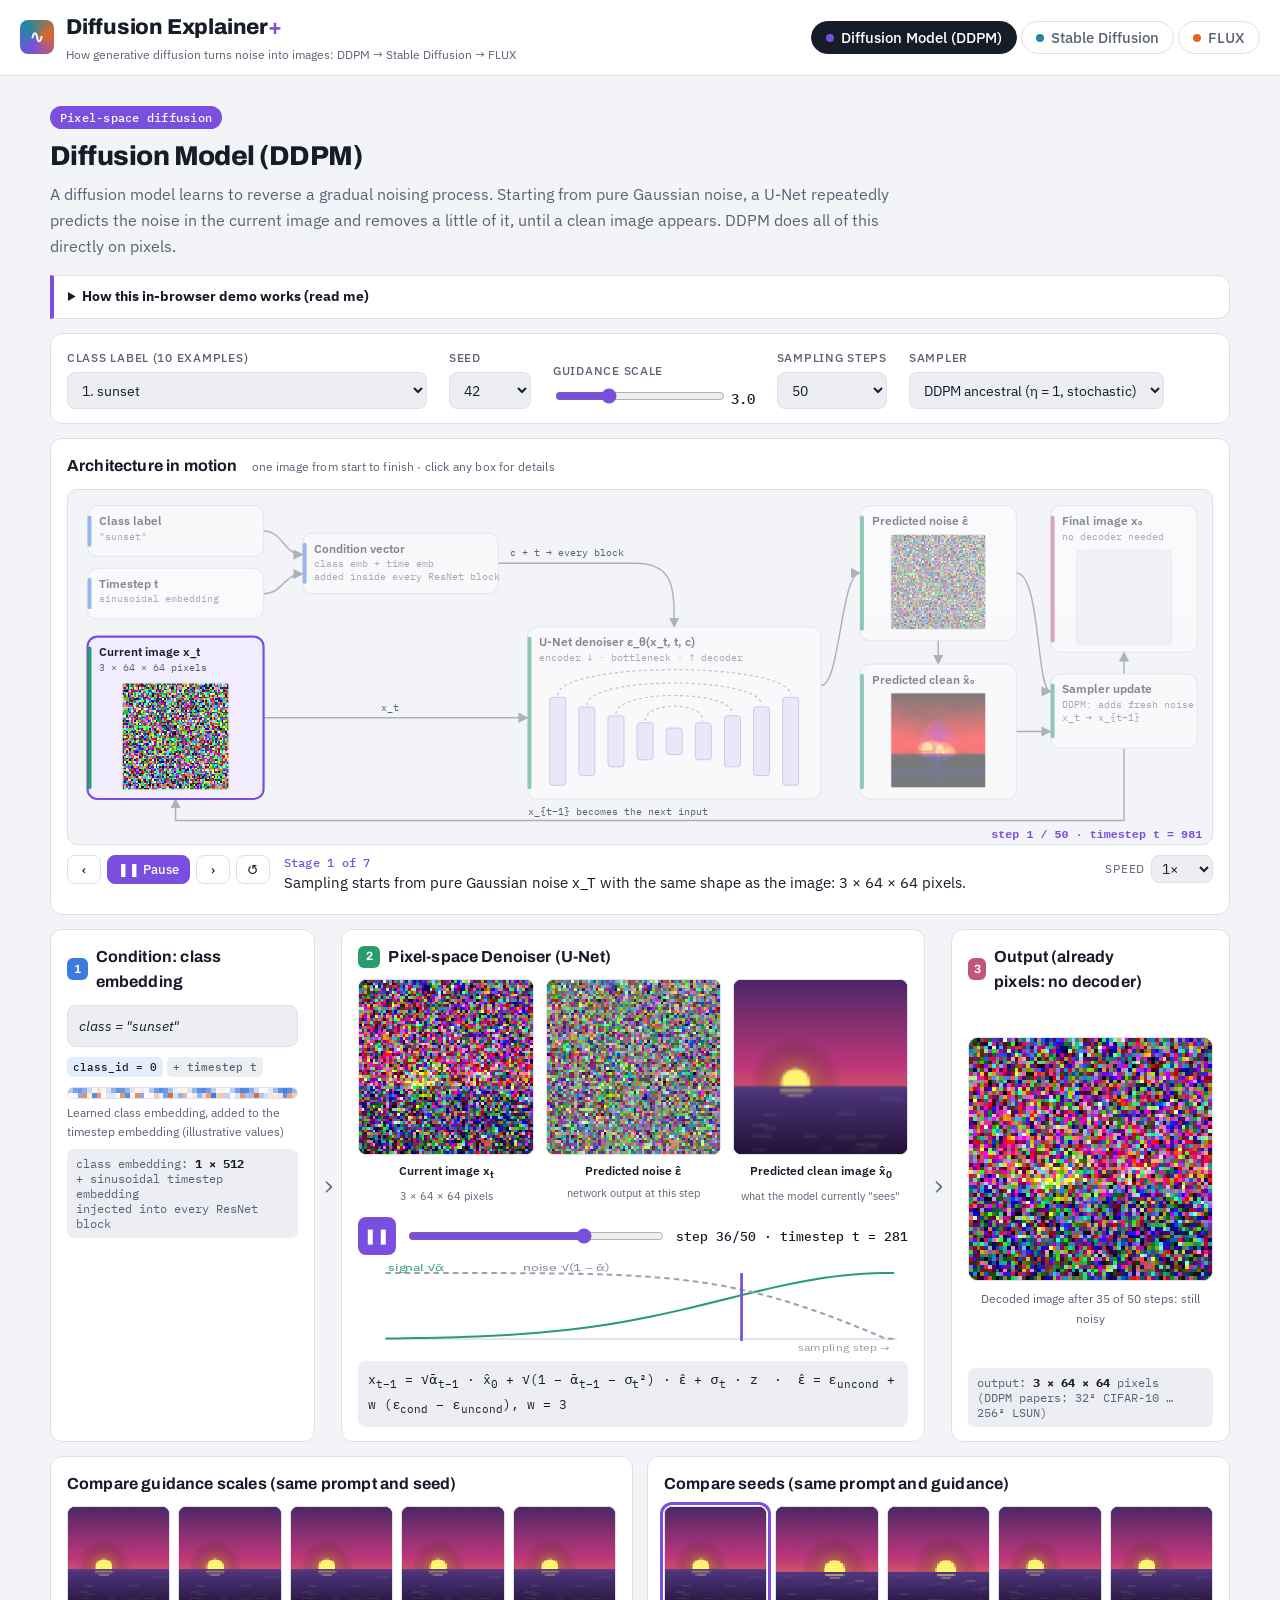
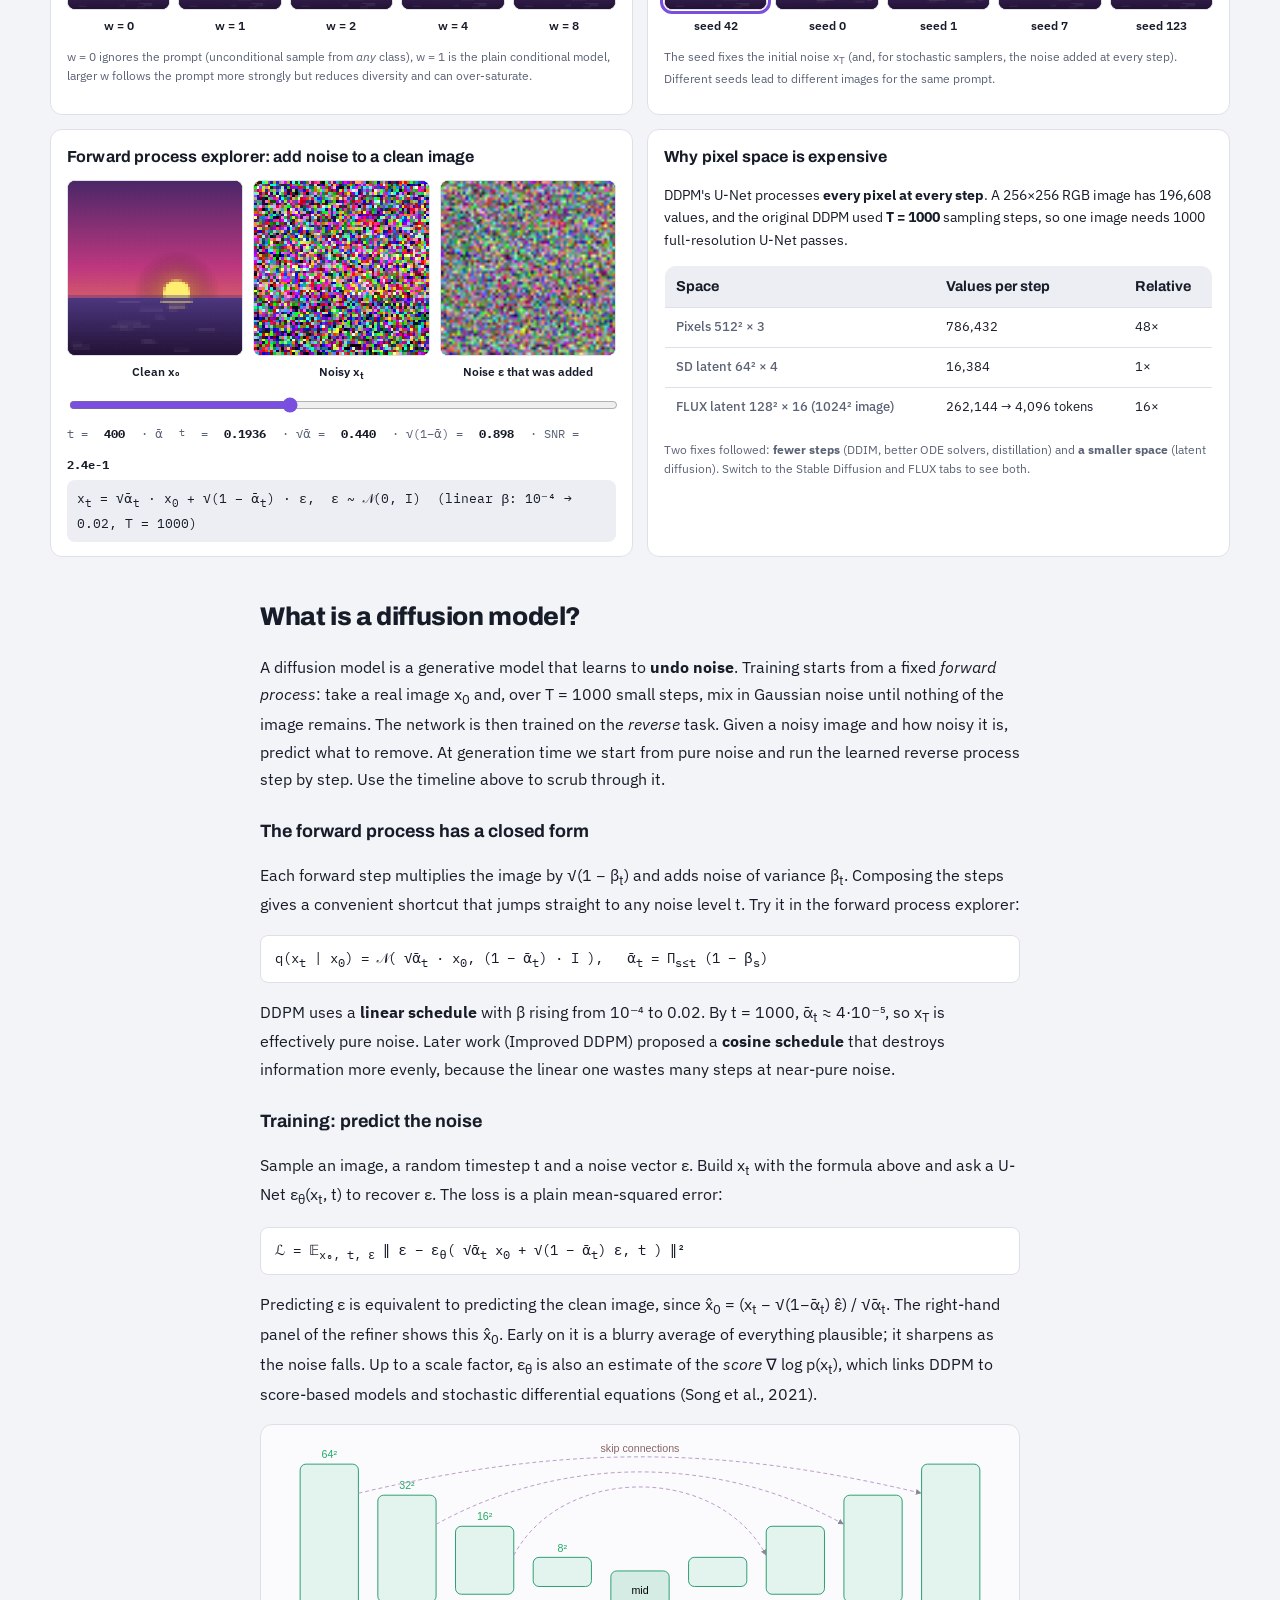
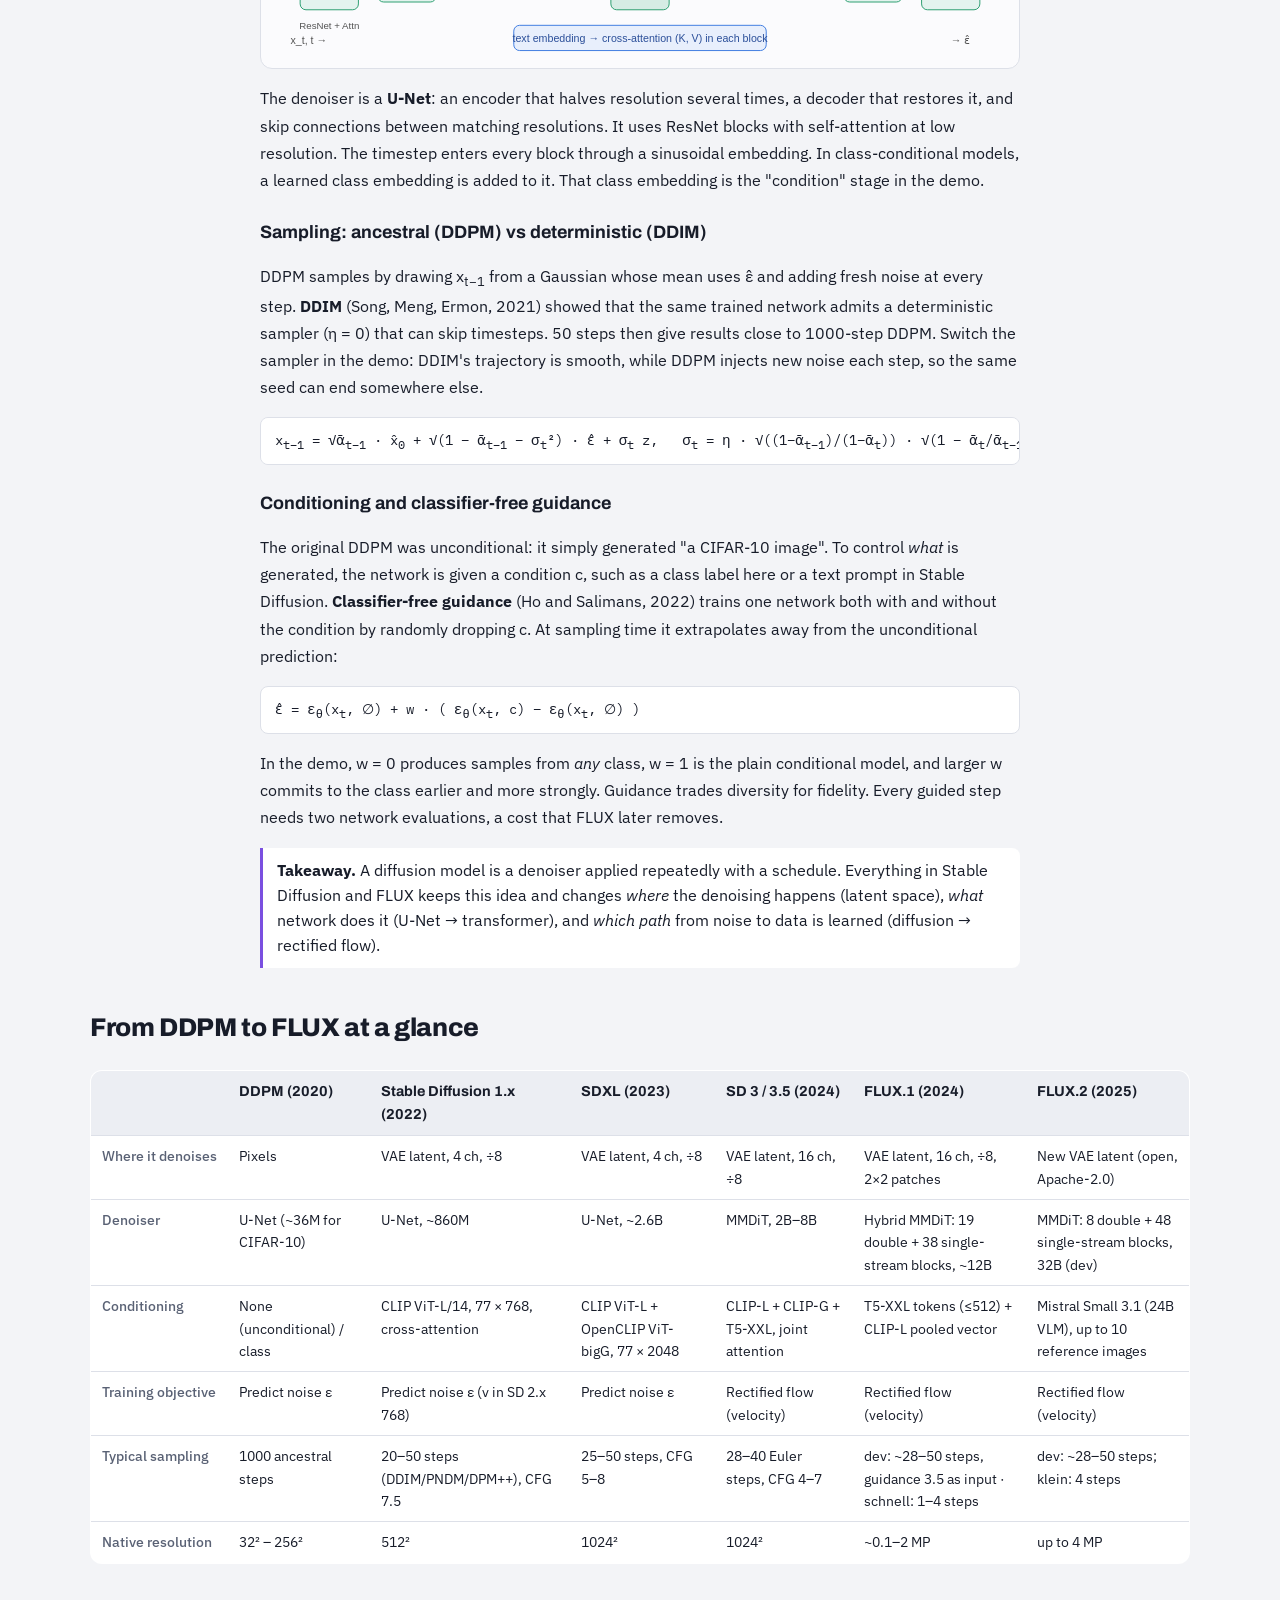
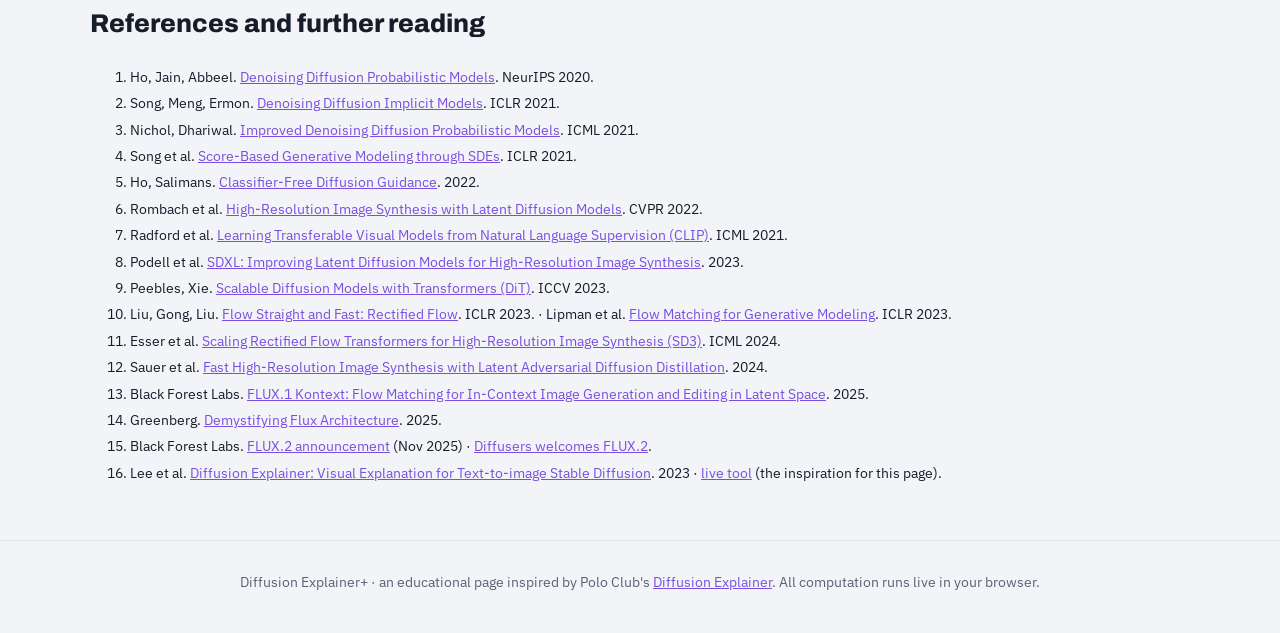
==== commit eeeb080c: "Add files via upload" ====
--- a/diffusion.html
+++ b/diffusion.html
@@ -106,6 +106,8 @@
   .controls .prompt-l select{min-width:0;width:100%}
 }
 @media (max-width:600px){.ref-grid{grid-template-columns:1fr 1fr 1fr;gap:6px}.grid{grid-template-columns:repeat(3,1fr)}main{padding:14px}}
+.aa-card{margin-bottom:14px}
+.aa-hint{font:400 12px var(--font-body,inherit);color:var(--muted);margin-left:6px}
 </style>
 <link rel="stylesheet" href="theme.css">
 </head>
@@ -170,6 +172,7 @@
 </main>
 <footer>Diffusion Explainer+ · an educational page inspired by Polo Club's <a href="https://poloclub.github.io/diffusion-explainer/">Diffusion Explainer</a>. All computation runs live in your browser.</footer>
 
+<script src="arch-anim.js"></script>
 <script>
 "use strict";
 /* =====================================================================
@@ -398,6 +401,139 @@
 function drawEmb(cv,tokens,dims=48){const rows=Math.min(tokens.length,14);cv.width=dims*6;cv.height=rows*6;const x2=cv.getContext('2d');for(let r=0;r<rows;r++){const h=hashStr(tokens[r]);for(let k=0;k<dims;k++){const v=Math.sin(h*.0001+k*1.7+(h%97)*.13*k)*Math.cos(k*.37+(h%13));x2.fillStyle=v>0?`rgba(61,123,224,${Math.abs(v)})`:`rgba(224,102,43,${Math.abs(v)})`;x2.fillRect(k*6,r*6,6,6)}}}
 
 /* =====================================================================
+   7b. Animated architecture diagrams (one per method)
+   ===================================================================== */
+function archSpec(P){
+  const m=P.m,r=P.res,o=P.o,N=r.sts.length,ex=m.examples[o.prompt].t;
+  const short=ex.length>28?ex.slice(0,27)+'…':ex;
+  const mkc=()=>document.createElement('canvas');
+  const showX=z=>{const c=mkc();if(m.space==='pixel')putRGB(c,z,m.S);else putChannels(c,z,m.C,m.H);return c};
+  const showImg=a=>{const c=mkc();putRGB(c,a,m.S);return c};
+  const badge=i=>i<N?`step ${i+1} / ${N} · ${r.sts[i].label}`:`done · ${N} step${N>1?'s':''}`;
+  const onIter=(i,A)=>{
+    const k=Math.min(i,N);A.setImg('xt',showX(r.xs[k]));
+    if(m.id==='ddpm'&&i<N){const{x0,pred}=predict(m,r.xs[i],r.sts[i],r.cond,r.g);A.setImg('eps',showImg(scaleShow(pred,.5)));A.setImg('x0',showImg(decode(m,x0)))}
+    A.setImg('out',i>=N?showImg(decode(m,r.xs[N])):null);
+  };
+  const ffCap=(a,b)=>`Steps ${a+1} to ${b+1} run exactly the same loop. Watch the noise level fall and the picture in the current-${m.space==='pixel'?'image':'latent'} box sharpen.`;
+  const base={accent:m.color,onIter,badge,ffCap,dur:2600};
+  const TXT='var(--txt)',REF='var(--ref)',DEC='var(--dec)';
+  const guided=o.g!==1;
+
+  if(m.id==='ddpm'){
+    const ddpmS=o.eta>0;
+    return Object.assign(base,{w:1170,h:362,label:'DDPM architecture, animated',badgeAt:[1160,356],
+      nodes:[
+        {id:'cls',x:20,y:16,w:180,h:52,t:'Class label',s:[`"${ex}"`],c:TXT,info:'The condition. DDPM itself was unconditional; class-conditional versions look up a learned embedding for the label.'},
+        {id:'temb',x:20,y:80,w:180,h:52,t:'Timestep t',s:['sinusoidal embedding'],c:TXT,info:'Tells the network how noisy its input is. The same network handles every noise level, so it needs to know which one it is looking at.'},
+        {id:'emb',x:240,y:44,w:200,h:62,t:'Condition vector',s:['class emb + time emb','added inside every ResNet block'],c:TXT,info:'The class and timestep embeddings are summed and injected into every residual block of the U-Net.'},
+        {id:'xt',x:20,y:150,w:180,h:166,t:'Current image x_t',s:['3 × 64 × 64 pixels'],img:{x:36,y:48,w:108,h:108},c:REF,info:'Starts as pure Gaussian noise x_T and becomes a little cleaner at every step. DDPM works directly on pixels.'},
+        {id:'unet',x:470,y:140,w:300,h:176,t:'U-Net denoiser ε_θ(x_t, t, c)',s:['encoder ↓ · bottleneck · ↑ decoder'],bars:Object.assign({x:16,y:72},ArchAnim.unet(268,90)),c:REF,info:'Halves the resolution through the encoder, restores it through the decoder, and copies features across with skip connections (dashed). It predicts the noise in x_t.'},
+        {id:'eps',x:810,y:16,w:160,h:138,t:'Predicted noise ε̂',img:{x:32,y:30,w:96,h:96},c:REF,info:'The network output at this step: its estimate of the Gaussian noise mixed into x_t.'},
+        {id:'x0',x:810,y:178,w:160,h:138,t:'Predicted clean x̂₀',img:{x:32,y:30,w:96,h:96,pix:false},c:REF,info:'Removing ε̂ from x_t gives the model\'s current guess of the final image. Early guesses are blurry averages of everything plausible.'},
+        {id:'samp',x:1005,y:188,w:150,h:76,t:'Sampler update',s:[ddpmS?'DDPM: adds fresh noise':'DDIM: deterministic','x_t → x_{t−1}'],c:REF,info:'Combines x̂₀ and ε̂ into the slightly less noisy x_{t−1}. DDPM adds new random noise each step; DDIM (η = 0) does not, so it can skip timesteps.'},
+        {id:'out',x:1005,y:16,w:150,h:150,t:'Final image x₀',s:['no decoder needed'],img:{x:27,y:46,w:96,h:96,pix:false},c:DEC,info:'After the last step x is already a picture, because DDPM never left pixel space.'}],
+      edges:[
+        {id:'cls_emb',from:'cls',to:'emb',d:'M200,42 C220,42 220,66 240,66'},
+        {id:'temb_emb',from:'temb',to:'emb',d:'M200,106 C220,106 220,86 240,86'},
+        {id:'emb_unet',from:'emb',to:'unet',d:'M440,75 H580 C620,75 620,100 620,140',label:'c + t → every block',lx:452,ly:68},
+        {id:'xt_unet',from:'xt',to:'unet',d:'M200,233 H470',label:'x_t',lx:320,ly:226},
+        {id:'unet_eps',from:'unet',to:'eps',d:'M770,200 C790,200 790,85 810,85'},
+        {id:'eps_x0',from:'eps',to:'x0',d:'M890,154 V178'},
+        {id:'eps_samp',from:'eps',to:'samp',d:'M970,85 C995,85 990,206 1005,206'},
+        {id:'x0_samp',from:'x0',to:'samp',d:'M970,247 H1005'},
+        {id:'loop',from:'samp',to:'xt',d:'M1080,264 V338 H110 V316',label:'x_{t−1} becomes the next input',lx:470,ly:332},
+        {id:'samp_out',from:'samp',to:'out',d:'M1080,188 V166'}],
+      phases:[
+        {on:['xt'],cap:'Sampling starts from pure Gaussian noise x_T with the same shape as the image: 3 × 64 × 64 pixels.'},
+        {on:['cls','temb','emb'],flow:['cls_emb','temb_emb'],cap:i=>`The class label and the current timestep (${r.sts[Math.min(i,N-1)].label}) are embedded and summed into one condition vector.`},
+        {on:['xt','emb','unet'],flow:['xt_unet','emb_unet'],sweep:'unet',dur:3200,cap:'The U-Net reads x_t. Its encoder shrinks the image to a small bottleneck, the decoder restores full size, and skip connections carry fine detail straight across.'},
+        {on:['unet','eps'],flow:['unet_eps'],cap:guided?`It outputs the predicted noise ε̂. With guidance w = ${o.g} it runs twice, with and without the class, and extrapolates: ε̂ = ε∅ + w(εc − ε∅).`:'It outputs the predicted noise ε̂ (w = 1: one conditional pass, no extra push toward the class).'},
+        {on:['eps','x0'],flow:['eps_x0'],cap:'Removing ε̂ gives the current guess of the clean image: x̂₀ = (x_t − √(1−ᾱ_t)·ε̂) / √ᾱ_t. Early guesses are blurry averages.'},
+        {on:['eps','x0','samp','xt'],flow:['eps_samp','x0_samp',{id:'loop',n:4}],cap:ddpmS?'The DDPM sampler mixes x̂₀ and ε̂ into x_{t−1} and adds fresh noise. x_{t−1} goes back in as the next input.':'The DDIM sampler mixes x̂₀ and ε̂ into x_{t−1} without new noise. x_{t−1} goes back in as the next input.'},
+        {on:['samp','out'],flow:['samp_out'],cap:`After ${N} steps x₀ is already a picture. DDPM works in pixel space, so there is no decoder.`}],
+      loop:{from:1,to:5,count:N,mode:'skip'}});
+  }
+
+  if(m.id==='sd'){
+    const nTok=clipTokens(ex).length+2,samp=m.samplers[+P.q('.c-sampler').value].split(' ')[0];
+    return Object.assign(base,{w:1170,h:374,label:'Stable Diffusion architecture, animated',badgeAt:[1160,368],
+      nodes:[
+        {id:'prompt',x:20,y:16,w:220,h:58,t:'Prompt',s:[`"${short}"`],c:TXT,info:'Free text. Everything the model knows about what to draw comes through the text encoder.'},
+        {id:'tok',x:20,y:88,w:220,h:52,t:'CLIP tokenizer',s:[`${nTok} of 77 tokens + padding`],c:TXT,info:'Byte-pair encoding splits the prompt into at most 77 tokens, including start and end tokens; the rest is padding.'},
+        {id:'clip',x:20,y:154,w:220,h:64,t:'CLIP ViT-L/14 text encoder',s:['77 × 768, frozen','runs once per image'],c:TXT,info:'A transformer trained with images to align captions and pictures. Its 77 output vectors are reused at every denoising step.'},
+        {id:'xt',x:270,y:168,w:180,h:166,t:'Latent z_t',s:['4 × 64 × 64 (demo 4 × 16²)'],img:{x:36,y:48,w:108,h:108},c:REF,info:'A compressed code of the image: 4 channels at 1/8 of the resolution, 48× fewer values than pixels. Generation starts from random noise here.'},
+        {id:'unet',x:490,y:150,w:320,h:184,t:'U-Net ε_θ  (~860M parameters)',s:['cross-attention: Q ← latent, K, V ← text'],bars:Object.assign({x:20,y:76},ArchAnim.unet(280,92)),c:REF,info:'The same noise-predicting U-Net idea as DDPM, but on latents. Transformer blocks inside it let every latent position attend to the text vectors.'},
+        {id:'cfg',x:850,y:150,w:170,h:84,t:'Classifier-free guidance',s:[`w = ${o.g} · two passes`,'ε∅ + w(εc − ε∅)'],c:REF,info:'The U-Net runs once with the prompt and once with an empty (or negative) prompt; the result is pushed away from the unconditional prediction.'},
+        {id:'sched',x:850,y:254,w:170,h:70,t:`Scheduler (${samp})`,s:['z_t → z_{t−1}'],c:REF,info:'Removes the guided noise estimate according to the noise schedule. 20–50 steps are typical.'},
+        {id:'vae',x:1040,y:150,w:120,h:84,t:'VAE decoder',s:['÷ 0.18215','4×64² → 3×512²'],c:DEC,info:'A separately trained, frozen convolutional decoder that upsamples the final latent 8× into pixels. It runs once.'},
+        {id:'out',x:1030,y:8,w:130,h:134,t:'Image',img:{x:17,y:30,w:96,h:96,pix:false},c:DEC,info:'The decoded 512 × 512 image (128 × 128 in this demo).'}],
+      edges:[
+        {id:'p_tok',from:'prompt',to:'tok',d:'M130,74 V88'},
+        {id:'tok_clip',from:'tok',to:'clip',d:'M130,140 V154'},
+        {id:'clip_unet',from:'clip',to:'unet',d:'M240,186 C258,186 258,118 300,118 H630 C650,118 650,130 650,150',label:'K, V: 77 text vectors',lx:330,ly:111},
+        {id:'xt_unet',from:'xt',to:'unet',d:'M450,251 H490'},
+        {id:'unet_cfg',from:'unet',to:'cfg',d:'M810,192 H850'},
+        {id:'cfg_sched',from:'cfg',to:'sched',d:'M935,234 V254'},
+        {id:'loop',from:'sched',to:'xt',d:'M935,324 V352 H360 V334',label:'z_{t−1} becomes the next input',lx:560,ly:345},
+        {id:'sched_vae',from:'sched',to:'vae',d:'M1020,289 C1080,289 1100,270 1100,234'},
+        {id:'vae_out',from:'vae',to:'out',d:'M1100,150 V142'}],
+      phases:[
+        {on:['prompt','tok'],flow:['p_tok'],cap:'The prompt is split into CLIP byte-pair tokens and padded to 77, with start and end tokens.'},
+        {on:['tok','clip'],flow:['tok_clip'],cap:'CLIP\'s text encoder turns the tokens into 77 vectors of 768 numbers. It runs once; every denoising step reuses them.'},
+        {on:['xt'],cap:'Generation starts from a random latent z_T: 4 × 64 × 64 values for a 512 × 512 image, 48 times fewer than pixels.'},
+        {on:['xt','clip','unet'],flow:['xt_unet',{id:'clip_unet',n:4,c:TXT}],sweep:'unet',dur:3400,cap:'The U-Net reads z_t and the timestep. In each transformer block the latent asks the text for relevant words through cross-attention: queries from the image, keys and values from the 77 text vectors.'},
+        {on:['unet','cfg'],flow:[{id:'unet_cfg',n:2}],cap:guided?`It runs twice, with the prompt and with an empty prompt. Guidance w = ${o.g} extrapolates from the unconditional prediction toward the conditional one.`:'With w = 1 only the conditional prediction is used, so one pass is enough.'},
+        {on:['cfg','sched','xt'],flow:['cfg_sched',{id:'loop',n:4}],cap:'The scheduler removes the guided noise estimate to get z_{t−1}, which goes back in as the next input.'},
+        {on:['sched','vae','out'],flow:['sched_vae','vae_out'],cap:'The VAE decoder divides the latent by 0.18215 and upsamples it 8× to a 512 × 512 image. It runs once, at the very end.'}],
+      loop:{from:3,to:5,count:N,mode:'skip'}});
+  }
+
+  /* FLUX */
+  const v=P.variant(),schnell=v.mu==null,nT5=t5Tokens(ex).length+1;
+  return Object.assign(base,{w:1170,h:426,label:'FLUX architecture, animated',badgeAt:[1160,420],
+    ffCap:(a,b)=>`Steps ${a+1} to ${b+1} repeat the same Euler loop while σ falls toward 0.`,
+    nodes:[
+      {id:'prompt',x:20,y:14,w:210,h:58,t:'Prompt',s:[`"${short}"`],c:TXT,info:'Free text, read by two encoders.'},
+      {id:'t5',x:20,y:84,w:210,h:60,t:'T5-XXL text encoder',s:[`${nT5} of 512 tokens × 4096`,'→ linear to 3072'],c:TXT,info:'A large language-model encoder. Its per-token vectors join the image tokens in one sequence, which is why FLUX follows long prompts and renders text well.'},
+      {id:'xt',x:20,y:160,w:190,h:162,t:'Latent z_σ',s:['16 × 128 × 128 (demo 16²)'],img:{x:41,y:46,w:108,h:108},c:REF,info:'The 16-channel latent of a new autoencoder: 3× the channels of SD\'s VAE, so more detail survives. Starts as pure noise at σ = 1.'},
+      {id:'patch',x:250,y:200,w:170,h:62,t:'Patchify 2 × 2',s:['4,096 image tokens','64 → 3072 dims'],c:REF,info:'Each 2 × 2 block of latent pixels (2·2·16 = 64 numbers) becomes one token, linearly projected to the transformer width.'},
+      {id:'clip',x:250,y:330,w:170,h:58,t:'CLIP-L (pooled)',s:['one 768-d vector'],c:TXT,info:'Only CLIP\'s pooled sentence vector is used. It goes into the modulation vector, not into the token sequence.'},
+      {id:'dbl',x:440,y:40,w:250,h:170,t:'19 double-stream blocks',s:['own weights for text and image','joint attention over [text ; image]'],bars:Object.assign({x:12,y:68},ArchAnim.stack(19,226,96)),c:'var(--flux)',info:'MMDiT blocks: text and image tokens keep separate weights and MLPs but attend to each other in one attention operation, so information flows both ways.'},
+      {id:'sgl',x:720,y:40,w:250,h:170,t:'38 single-stream blocks',s:['one merged sequence, shared weights','attention ∥ MLP in each block'],bars:Object.assign({x:12,y:68},ArchAnim.stack(38,226,96)),c:'var(--flux)',info:'The two streams are concatenated and processed with shared weights. Attention and MLP run in parallel from the same input.'},
+      {id:'mod',x:440,y:330,w:530,h:58,t:'Modulation vector → scale, shift and gate in every block',s:[schnell?'timestep σ + CLIP pooled  (schnell: no guidance input)':`timestep σ + guidance w = ${o.g} + CLIP pooled`],c:'var(--flux)',info:schnell?'Global conditioning applied through adaptive layer norm in all 57 blocks. [schnell] is timestep-distilled and takes no guidance input.':'Global conditioning applied through adaptive layer norm in all 57 blocks. [dev] is guidance-distilled: w is an input, so one forward pass replaces the two of classifier-free guidance.'},
+      {id:'out',x:1000,y:8,w:150,h:134,t:'Image',img:{x:27,y:30,w:96,h:96,pix:false},c:DEC,info:'The decoded 1024 × 1024 image (128 × 128 in this demo).'},
+      {id:'drop',x:1000,y:156,w:150,h:56,t:'Drop text tokens',s:['image tokens → v̂'],c:'var(--flux)',info:'Only the image tokens are kept and projected back to latent patches: the predicted velocity v̂ = ε − x₀.'},
+      {id:'euler',x:1000,y:226,w:150,h:60,t:'Euler step',s:['z ← z − Δσ · v̂'],c:REF,info:'Rectified flow moves along a nearly straight line from noise to data, so a plain Euler step works well.'},
+      {id:'vae',x:1000,y:300,w:150,h:62,t:'VAE decoder (16 ch)',s:['z / 0.3611 + 0.1159','→ 3 × 1024 × 1024'],c:DEC,info:'Un-scales the latent and decodes it 8× to pixels. It runs once.'}],
+    edges:[
+      {id:'p_t5',from:'prompt',to:'t5',d:'M125,72 V84'},
+      {id:'p_clip',from:'prompt',to:'clip',d:'M230,43 H240 V359 H250'},
+      {id:'t5_dbl',from:'t5',to:'dbl',d:'M230,114 H440',label:'text tokens',lx:300,ly:107},
+      {id:'xt_patch',from:'xt',to:'patch',d:'M210,231 H250'},
+      {id:'patch_dbl',from:'patch',to:'dbl',d:'M420,231 C432,231 430,190 440,190',label:'image tokens',lx:330,ly:282,anchor:'middle'},
+      {id:'clip_mod',from:'clip',to:'mod',d:'M420,359 H440'},
+      {id:'mod_dbl',from:'mod',to:'dbl',d:'M565,330 V210'},
+      {id:'mod_sgl',from:'mod',to:'sgl',d:'M845,330 V210'},
+      {id:'dbl_sgl',from:'dbl',to:'sgl',d:'M690,125 H720'},
+      {id:'sgl_drop',from:'sgl',to:'drop',d:'M970,125 C985,125 985,184 1000,184'},
+      {id:'drop_euler',from:'drop',to:'euler',d:'M1075,212 V226'},
+      {id:'loop',from:'euler',to:'xt',d:'M1000,262 H985 V400 H115 V322',label:'z_{σ−Δ} becomes the next input',lx:560,ly:393},
+      {id:'euler_vae',from:'euler',to:'vae',d:'M1075,286 V300'},
+      {id:'vae_out',from:'vae',to:'out',d:'M1150,331 H1162 V75 H1150'}],
+    phases:[
+      {on:['prompt','t5','clip'],flow:['p_t5','p_clip'],cap:'Two frozen text encoders read the prompt once: T5-XXL gives one vector per token, CLIP-L gives a single pooled vector.'},
+      {on:['xt'],cap:'Generation starts from pure noise at σ = 1: a 16 × 128 × 128 latent for a 1024 × 1024 image.'},
+      {on:['xt','patch','t5','dbl'],flow:['xt_patch','patch_dbl',{id:'t5_dbl',c:TXT}],cap:'The latent is packed into 2 × 2 patches, giving 4,096 image tokens. They join the text tokens in one sequence. There is no cross-attention.'},
+      {on:['clip','mod','dbl'],flow:[{id:'clip_mod',c:TXT},'mod_dbl'],sweep:'dbl',dur:3200,cap:schnell?'19 double-stream blocks: text and image keep their own weights but attend jointly. The modulation vector (timestep and CLIP) scales and shifts every block.':`19 double-stream blocks: text and image keep their own weights but attend jointly. The modulation vector (timestep, guidance w = ${o.g}, CLIP) scales and shifts every block.`},
+      {on:['dbl','sgl','mod'],flow:['dbl_sgl','mod_sgl'],sweep:'sgl',dur:3200,cap:'38 single-stream blocks process the merged sequence with shared weights, attention and MLP side by side.'},
+      {on:['sgl','drop'],flow:['sgl_drop'],cap:schnell?'Text tokens are dropped; the image tokens become the predicted velocity v̂. One pass, no guidance.':'Text tokens are dropped; the image tokens become the predicted velocity v̂. [dev] took the guidance scale as an input, so this needed one pass, not two.'},
+      {on:['drop','euler','xt'],flow:['drop_euler',{id:'loop',n:4}],cap:i=>`One Euler step along the straight path from noise to data (${r.sts[Math.min(i,N-1)].label}). The result goes back in as the next input.`},
+      {on:['euler','vae','out'],flow:['euler_vae','vae_out'],cap:schnell?`After ${N} step${N>1?'s':''} (timestep-distilled) the tokens are unpacked and the 16-channel VAE decodes the latent to pixels.`:`After ${N} steps the tokens are unpacked, the latent is un-scaled, and the 16-channel VAE decodes it to pixels.`}],
+    loop:{from:2,to:6,count:N,mode:'skip'}});
+}
+
+/* =====================================================================
    8. Pane (one per method)
    ===================================================================== */
 const ARROW='<div class="arrow">›</div>';
@@ -420,6 +556,7 @@
     <label>Sampling steps<select class="c-steps"></select></label>
     <label>${m.kind==='flow'?'Model':'Sampler'}<select class="c-sampler"></select></label>
   </div>
+  <div class="card aa-card"><h3>Architecture in motion<span class="aa-hint">one image from start to finish · click any box for details</span></h3><div class="aa-host"></div></div>
   <div class="arch">
     <div class="card stage"><h3><span class="num" style="background:var(--txt)">1</span>${s1}</h3>
       <div class="prompt-box"></div><div class="tokens"></div><canvas class="emb px"></canvas><div class="small" style="margin-top:4px">${id==='ddpm'?'Learned class embedding, added to the timestep embedding (illustrative values)':'Token embeddings (first rows, first 48 dims, illustrative values)'}</div><div class="shape s-text"></div></div>
@@ -485,6 +622,7 @@
     this.res=run(m,o);const N=this.res.sts.length;const sl=this.q('.c-step');sl.max=N;this.renderText();this.drawSched();
     this.q('.prompt-box').textContent=m.id==='ddpm'?`class = "${m.examples[o.prompt].t}"`:`"${m.examples[o.prompt].t}"`;
     this.renderShapes();this.updateFwd();this.buildGrids();
+    if(this.anim)this.anim.destroy();this.anim=new ArchAnim(this.q('.aa-host'),archSpec(this));
     if(autoplay){this.show(0);this.play()}else this.show(N)}
   play(){const N=this.res.sts.length;let k=+this.q('.c-step').value;if(k>=N)k=0;this.q('.play').textContent='❚❚';const dt=Math.max(40,Math.min(260,2400/N));this.show(k);this.timer=setInterval(()=>{k++;this.show(k);if(k>=N)this.stop()},dt)}
   stop(){if(this.timer){clearInterval(this.timer);this.timer=null}const b=this.q('.play');if(b)b.textContent='▶'}
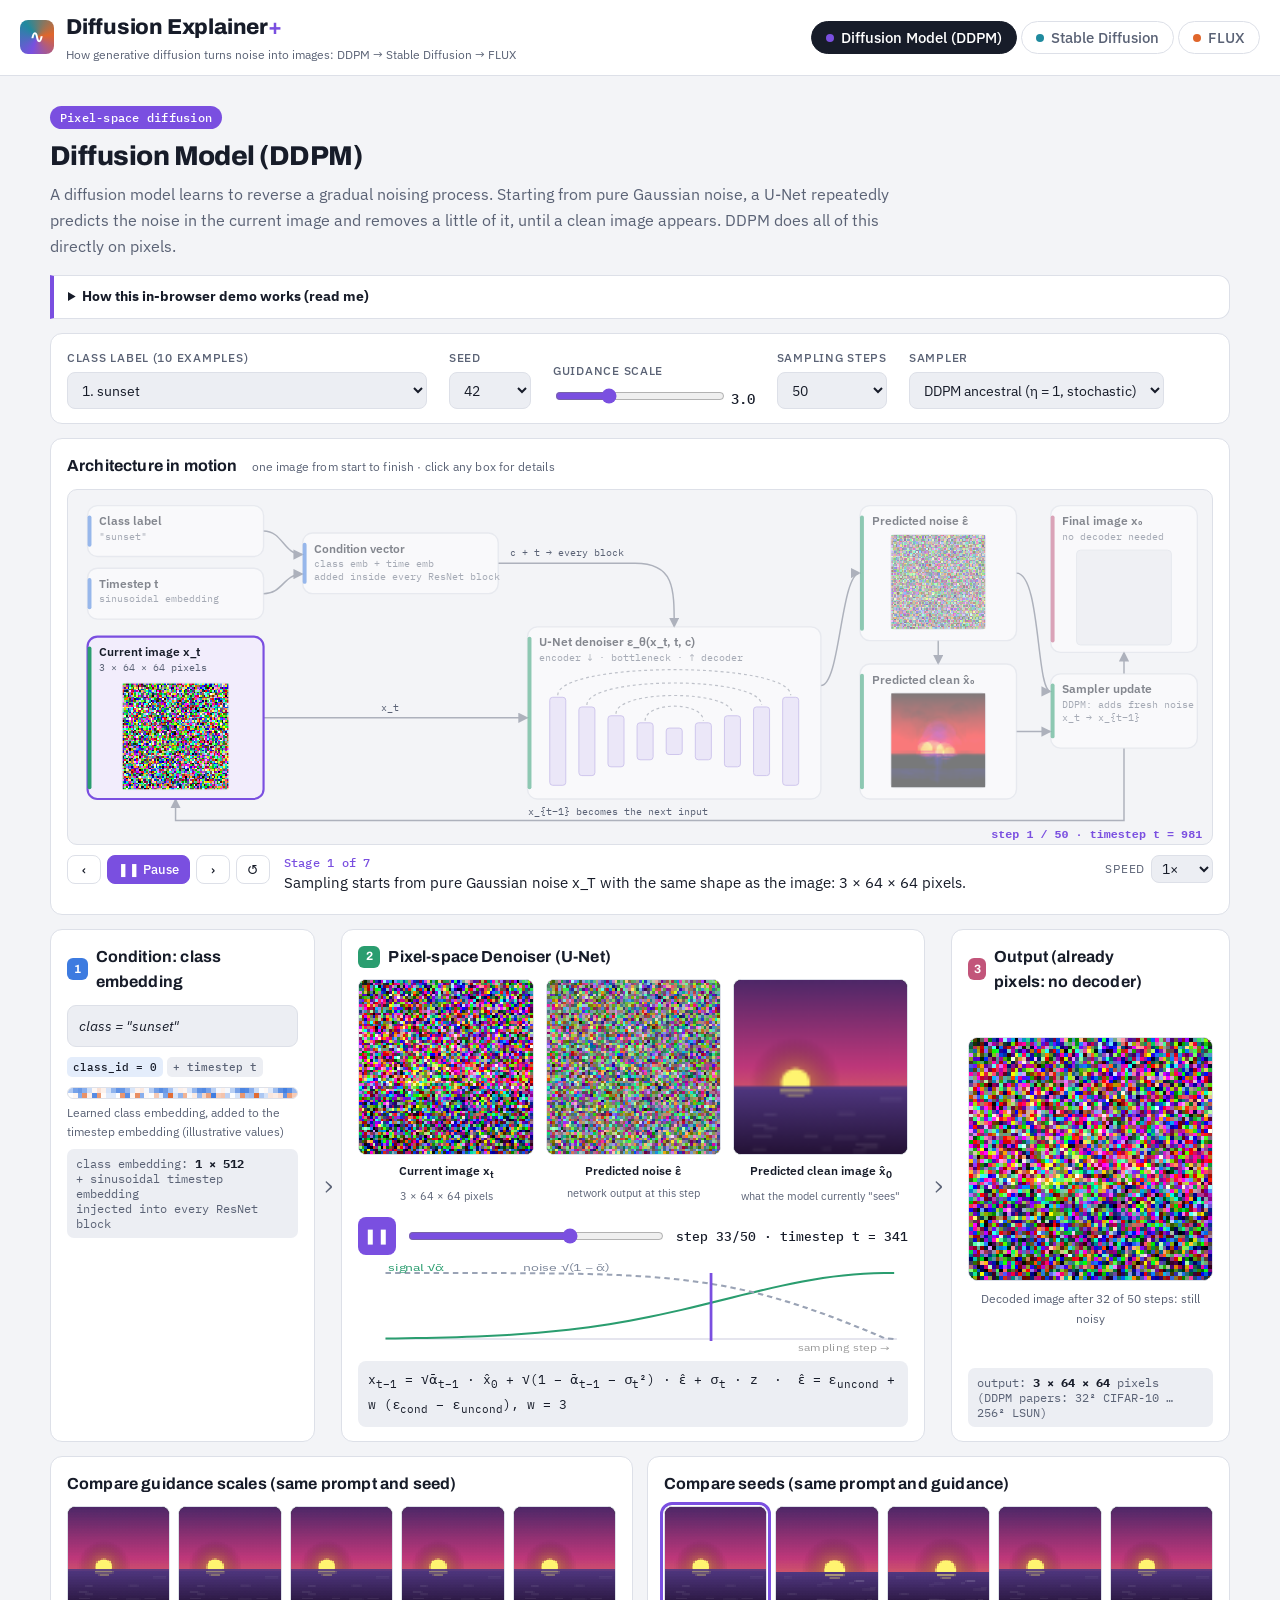
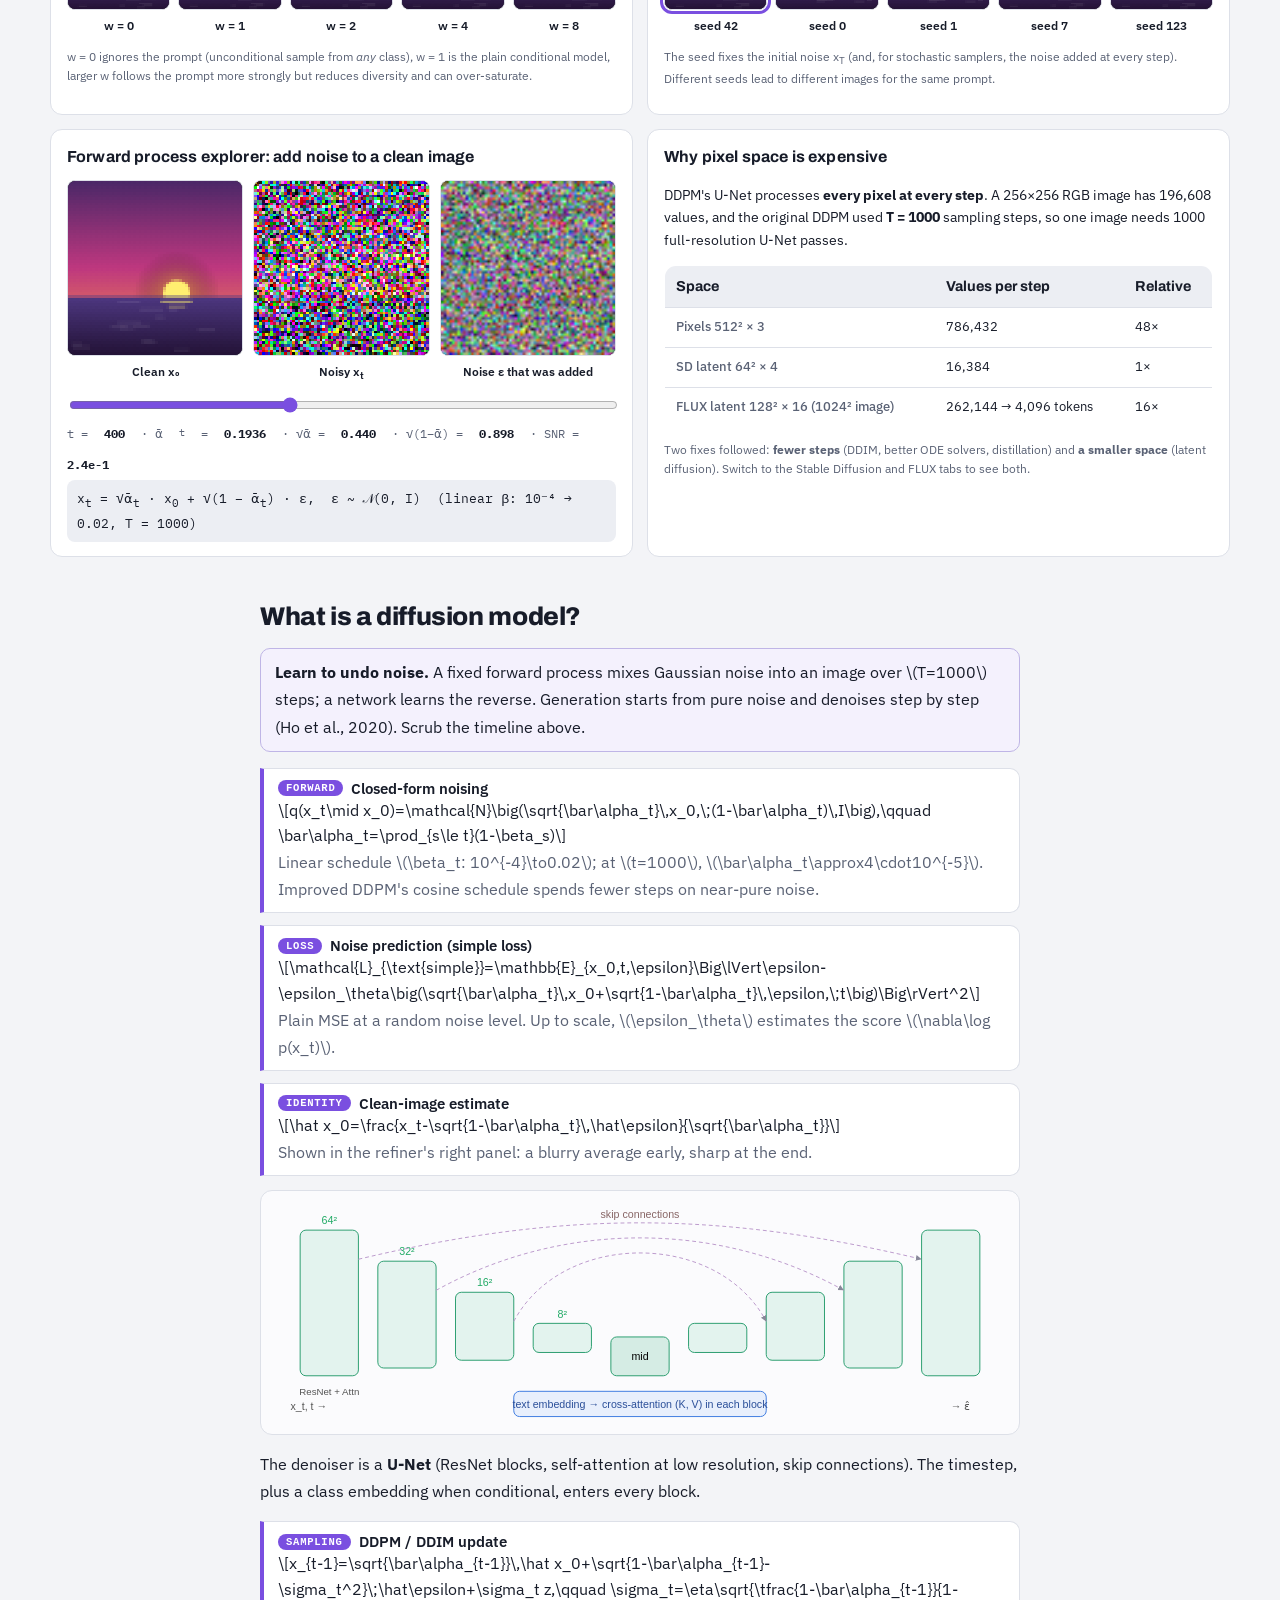
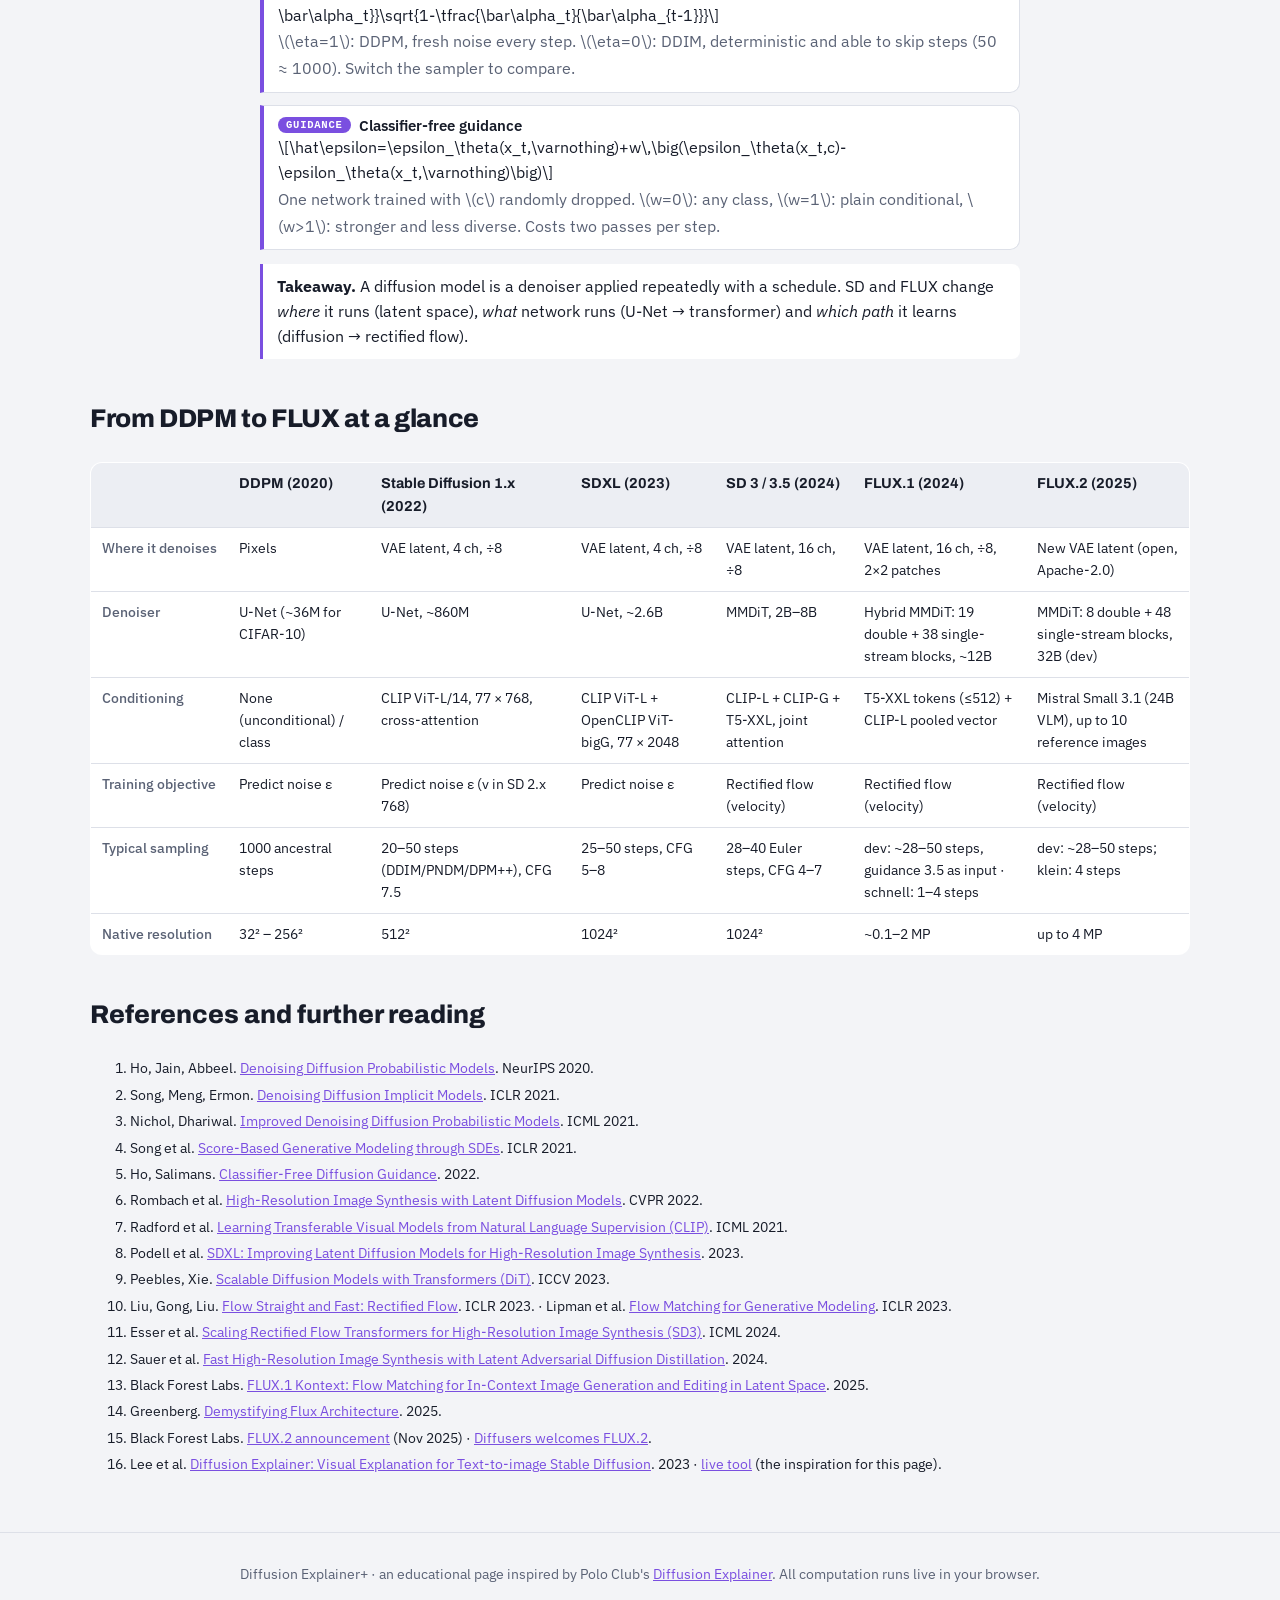
==== commit 1acff693: "Add files via upload" ====
--- a/diffusion.html
+++ b/diffusion.html
@@ -110,6 +110,10 @@
 .aa-hint{font:400 12px var(--font-body,inherit);color:var(--muted);margin-left:6px}
 </style>
 <link rel="stylesheet" href="theme.css">
+<link rel="stylesheet" href="katex/katex.min.css">
+<script defer src="katex/katex.min.js"></script>
+<script defer src="katex/auto-render.min.js"></script>
+<script defer src="math.js"></script>
 </head>
 <body>
 <header class="top">
@@ -713,76 +717,104 @@
 <text x="400" y="242" fill="#777">modulates every block (scale/shift/gate)</text><text x="270" y="198" text-anchor="middle" fill="#777">3D RoPE positions</text></svg>`;
 
 const ARTICLES={
-ddpm:`
+ddpm:String.raw`
 <h2>What is a diffusion model?</h2>
-<p>A diffusion model is a generative model that learns to <b>undo noise</b>. Training starts from a fixed <i>forward process</i>: take a real image x<sub>0</sub> and, over T = 1000 small steps, mix in Gaussian noise until nothing of the image remains. The network is then trained on the <i>reverse</i> task. Given a noisy image and how noisy it is, predict what to remove. At generation time we start from pure noise and run the learned reverse process step by step. Use the timeline above to scrub through it.</p>
-<h3>The forward process has a closed form</h3>
-<p>Each forward step multiplies the image by √(1 − β<sub>t</sub>) and adds noise of variance β<sub>t</sub>. Composing the steps gives a convenient shortcut that jumps straight to any noise level t. Try it in the forward process explorer:</p>
-<div class="eq">q(x<sub>t</sub> | x<sub>0</sub>) = 𝒩( √ᾱ<sub>t</sub> · x<sub>0</sub>, (1 − ᾱ<sub>t</sub>) · I ),&nbsp;&nbsp; ᾱ<sub>t</sub> = ∏<sub>s≤t</sub> (1 − β<sub>s</sub>)</div>
-<p>DDPM uses a <b>linear schedule</b> with β rising from 10⁻⁴ to 0.02. By t = 1000, ᾱ<sub>t</sub> ≈ 4·10⁻⁵, so x<sub>T</sub> is effectively pure noise. Later work (Improved DDPM) proposed a <b>cosine schedule</b> that destroys information more evenly, because the linear one wastes many steps at near-pure noise.</p>
-<h3>Training: predict the noise</h3>
-<p>Sample an image, a random timestep t and a noise vector ε. Build x<sub>t</sub> with the formula above and ask a U-Net ε<sub>θ</sub>(x<sub>t</sub>, t) to recover ε. The loss is a plain mean-squared error:</p>
-<div class="eq">ℒ = 𝔼<sub>x₀, t, ε</sub> ‖ ε − ε<sub>θ</sub>( √ᾱ<sub>t</sub> x<sub>0</sub> + √(1 − ᾱ<sub>t</sub>) ε, t ) ‖²</div>
-<p>Predicting ε is equivalent to predicting the clean image, since x̂<sub>0</sub> = (x<sub>t</sub> − √(1−ᾱ<sub>t</sub>) ε̂) / √ᾱ<sub>t</sub>. The right-hand panel of the refiner shows this x̂<sub>0</sub>. Early on it is a blurry average of everything plausible; it sharpens as the noise falls. Up to a scale factor, ε<sub>θ</sub> is also an estimate of the <i>score</i> ∇ log p(x<sub>t</sub>), which links DDPM to score-based models and stochastic differential equations (Song et al., 2021).</p>
+<p class="tldr"><b>Learn to undo noise.</b> A fixed forward process mixes Gaussian noise into an image over \(T=1000\) steps; a network learns the reverse. Generation starts from pure noise and denoises step by step (Ho et al., 2020). Scrub the timeline above.</p>
+
+<div class="keq"><div class="keq-h"><span class="k">Forward</span>Closed-form noising</div>
+\[q(x_t\mid x_0)=\mathcal{N}\big(\sqrt{\bar\alpha_t}\,x_0,\;(1-\bar\alpha_t)\,I\big),\qquad \bar\alpha_t=\prod_{s\le t}(1-\beta_s)\]
+<p class="keq-n">Linear schedule \(\beta_t: 10^{-4}\to0.02\); at \(t=1000\), \(\bar\alpha_t\approx4\cdot10^{-5}\). Improved DDPM's cosine schedule spends fewer steps on near-pure noise.</p></div>
+
+<div class="keq"><div class="keq-h"><span class="k">Loss</span>Noise prediction (simple loss)</div>
+\[\mathcal{L}_{\text{simple}}=\mathbb{E}_{x_0,t,\epsilon}\Big\lVert\epsilon-\epsilon_\theta\big(\sqrt{\bar\alpha_t}\,x_0+\sqrt{1-\bar\alpha_t}\,\epsilon,\;t\big)\Big\rVert^2\]
+<p class="keq-n">Plain MSE at a random noise level. Up to scale, \(\epsilon_\theta\) estimates the score \(\nabla\log p(x_t)\).</p></div>
+
+<div class="keq"><div class="keq-h"><span class="k">Identity</span>Clean-image estimate</div>
+\[\hat x_0=\frac{x_t-\sqrt{1-\bar\alpha_t}\,\hat\epsilon}{\sqrt{\bar\alpha_t}}\]
+<p class="keq-n">Shown in the refiner's right panel: a blurry average early, sharp at the end.</p></div>
+
 <div class="diagram">${UNET_SVG}</div>
-<p>The denoiser is a <b>U-Net</b>: an encoder that halves resolution several times, a decoder that restores it, and skip connections between matching resolutions. It uses ResNet blocks with self-attention at low resolution. The timestep enters every block through a sinusoidal embedding. In class-conditional models, a learned class embedding is added to it. That class embedding is the "condition" stage in the demo.</p>
-<h3>Sampling: ancestral (DDPM) vs deterministic (DDIM)</h3>
-<p>DDPM samples by drawing x<sub>t−1</sub> from a Gaussian whose mean uses ε̂ and adding fresh noise at every step. <b>DDIM</b> (Song, Meng, Ermon, 2021) showed that the same trained network admits a deterministic sampler (η = 0) that can skip timesteps. 50 steps then give results close to 1000-step DDPM. Switch the sampler in the demo: DDIM's trajectory is smooth, while DDPM injects new noise each step, so the same seed can end somewhere else.</p>
-<div class="eq">x<sub>t−1</sub> = √ᾱ<sub>t−1</sub> · x̂<sub>0</sub> + √(1 − ᾱ<sub>t−1</sub> − σ<sub>t</sub>²) · ε̂ + σ<sub>t</sub> z,&nbsp;&nbsp; σ<sub>t</sub> = η · √((1−ᾱ<sub>t−1</sub>)/(1−ᾱ<sub>t</sub>)) · √(1 − ᾱ<sub>t</sub>/ᾱ<sub>t−1</sub>)</div>
-<h3>Conditioning and classifier-free guidance</h3>
-<p>The original DDPM was unconditional: it simply generated "a CIFAR-10 image". To control <i>what</i> is generated, the network is given a condition c, such as a class label here or a text prompt in Stable Diffusion. <b>Classifier-free guidance</b> (Ho and Salimans, 2022) trains one network both with and without the condition by randomly dropping c. At sampling time it extrapolates away from the unconditional prediction:</p>
-<div class="eq">ε̂ = ε<sub>θ</sub>(x<sub>t</sub>, ∅) + w · ( ε<sub>θ</sub>(x<sub>t</sub>, c) − ε<sub>θ</sub>(x<sub>t</sub>, ∅) )</div>
-<p>In the demo, w = 0 produces samples from <i>any</i> class, w = 1 is the plain conditional model, and larger w commits to the class earlier and more strongly. Guidance trades diversity for fidelity. Every guided step needs two network evaluations, a cost that FLUX later removes.</p>
-<div class="callout"><b>Takeaway.</b> A diffusion model is a denoiser applied repeatedly with a schedule. Everything in Stable Diffusion and FLUX keeps this idea and changes <i>where</i> the denoising happens (latent space), <i>what</i> network does it (U-Net → transformer), and <i>which path</i> from noise to data is learned (diffusion → rectified flow).</div>`,
-sd:`
+<p>The denoiser is a <b>U-Net</b> (ResNet blocks, self-attention at low resolution, skip connections). The timestep, plus a class embedding when conditional, enters every block.</p>
+
+<div class="keq"><div class="keq-h"><span class="k">Sampling</span>DDPM / DDIM update</div>
+\[x_{t-1}=\sqrt{\bar\alpha_{t-1}}\,\hat x_0+\sqrt{1-\bar\alpha_{t-1}-\sigma_t^2}\;\hat\epsilon+\sigma_t z,\qquad \sigma_t=\eta\sqrt{\tfrac{1-\bar\alpha_{t-1}}{1-\bar\alpha_t}}\sqrt{1-\tfrac{\bar\alpha_t}{\bar\alpha_{t-1}}}\]
+<p class="keq-n">\(\eta=1\): DDPM, fresh noise every step. \(\eta=0\): DDIM, deterministic and able to skip steps (50 ≈ 1000). Switch the sampler to compare.</p></div>
+
+<div class="keq"><div class="keq-h"><span class="k">Guidance</span>Classifier-free guidance</div>
+\[\hat\epsilon=\epsilon_\theta(x_t,\varnothing)+w\,\big(\epsilon_\theta(x_t,c)-\epsilon_\theta(x_t,\varnothing)\big)\]
+<p class="keq-n">One network trained with \(c\) randomly dropped. \(w=0\): any class, \(w=1\): plain conditional, \(w>1\): stronger and less diverse. Costs two passes per step.</p></div>
+
+<div class="callout"><b>Takeaway.</b> A diffusion model is a denoiser applied repeatedly with a schedule. SD and FLUX change <i>where</i> it runs (latent space), <i>what</i> network runs (U-Net → transformer) and <i>which path</i> it learns (diffusion → rectified flow).</div>`,
+sd:String.raw`
 <h2>Stable Diffusion: diffusion in a learned latent space</h2>
-<p>Stable Diffusion is the open-weights release of <b>Latent Diffusion Models</b> (Rombach et al., CVPR 2022), trained with Stability AI and Runway. Its key observation is that most pixel-level detail is perceptually redundant. A separate autoencoder can compress an image 8× per side, and the expensive diffusion model only has to model the compressed code. The pipeline has three parts, matching the three stages of the demo.</p>
-<h3>1 · Text Representation Generator (CLIP text encoder)</h3>
-<p>The prompt is split by CLIP's byte-pair-encoding tokenizer into at most <b>77 tokens</b>, including start and end tokens and padding. SD 1.x uses the frozen text tower of OpenAI's <b>CLIP ViT-L/14</b>, which outputs one <b>768-dimensional</b> vector per token. CLIP was trained to align images and captions, so its embeddings already "know" what visual concepts words refer to. SD 2.x switched to OpenCLIP ViT-H (1024-d), and SDXL concatenates two encoders (CLIP ViT-L and OpenCLIP ViT-bigG) into 2048-d token features.</p>
-<h3>2 · Image Representation Refiner (U-Net in latent space)</h3>
-<p>Generation starts from random Gaussian noise of shape <b>4 × 64 × 64</b> for a 512 × 512 image. A ~860M-parameter U-Net predicts the noise at each step, exactly as in DDPM. The text enters through <b>cross-attention</b> in the U-Net's transformer blocks: queries come from image features, keys and values from the 77 token embeddings. Each spatial location can therefore "look up" the words relevant to it.</p>
+<p class="tldr"><b>Latent Diffusion</b> (Rombach et al., CVPR 2022): a frozen autoencoder compresses the image 8× per side, and the diffusion model works on that small code. Three parts: <b>CLIP</b> text encoder → <b>U-Net</b> denoiser → <b>VAE</b> decoder.</p>
+
+<div class="keq"><div class="keq-h"><span class="k">Loss</span>Latent diffusion objective</div>
+\[\mathcal{L}_{\text{LDM}}=\mathbb{E}_{z=\mathcal{E}(x),\,y,\,\epsilon,\,t}\Big\lVert\epsilon-\epsilon_\theta\big(z_t,\,t,\,\tau_\theta(y)\big)\Big\rVert^2\]
+<p class="keq-n">The DDPM loss, but on \(z\in\mathbb{R}^{4\times64\times64}\) instead of \(x\in\mathbb{R}^{3\times512\times512}\): each U-Net pass is <b>48×</b> cheaper. \(\tau_\theta\): the text encoder.</p></div>
+
+<div class="keq"><div class="keq-h"><span class="k">Attention</span>Text cross-attention in the U-Net</div>
+\[\mathrm{Attn}(Q,K,V)=\mathrm{softmax}\!\Big(\frac{QK^{\top}}{\sqrt d}\Big)V,\qquad Q=W_Q\,\varphi(z_t),\;\;K=W_K\,\tau_\theta(y),\;\;V=W_V\,\tau_\theta(y)\]
+<p class="keq-n">Every latent position looks up the words relevant to it.</p></div>
 <div class="diagram">${UNET_SVG}</div>
-<div class="eq">Attention(Q, K, V) = softmax(Q Kᵀ / √d) · V,&nbsp;&nbsp; Q = W<sub>q</sub> · φ(z<sub>t</sub>),&nbsp; K = W<sub>k</sub> · τ(prompt),&nbsp; V = W<sub>v</sub> · τ(prompt)</div>
-<p>SD uses a <b>scaled-linear</b> noise schedule (√β from √0.00085 to √0.012, T = 1000). Sampling typically uses 20–50 steps with a fast solver: PNDM was the original default; DDIM, Euler and DPM-Solver++ are common. The demo uses DDIM with "leading" timestep spacing, so a 50-step run visits t = 981, 961, …, 1, as the Diffusion Explainer timeline does.</p>
-<h3>Classifier-free guidance and negative prompts</h3>
-<p>At every step the U-Net runs twice: once with the prompt and once with an empty prompt. The two noise predictions are combined with guidance scale w, default <b>7.5</b>. Larger w makes the image follow the prompt more closely but less varied and, past ~15, often over-saturated. Compare the guidance row above. A <b>negative prompt</b> simply replaces the empty prompt in the unconditional branch, so guidance pushes <i>away</i> from it.</p>
-<h3>3 · Image Decoder (VAE)</h3>
-<p>The final latent is divided by the scaling factor <b>0.18215</b>, which normalised the latents to unit variance during training. The VAE decoder then upsamples it 8× to a 512 × 512 RGB image. The VAE was trained once, separately, with reconstruction, perceptual and adversarial losses, and it stays frozen while the diffusion U-Net trains. This makes each U-Net pass about <b>48× cheaper</b> than in pixel space (16,384 vs 786,432 values).</p>
-<h3>How the family evolved</h3>
-<ul>
-<li><b>SD 1.4 / 1.5</b> (2022): 512², CLIP ViT-L/14, ε-prediction, trained on LAION subsets.</li>
-<li><b>SD 2.0 / 2.1</b> (late 2022): OpenCLIP ViT-H text encoder, 768² model with <i>v-prediction</i>.</li>
-<li><b>SDXL</b> (2023): ~2.6B-parameter U-Net, two text encoders, native 1024², size and crop conditioning, and an optional refiner model.</li>
-<li><b>SD 3 / 3.5</b> (2024): drops the U-Net for an <b>MMDiT</b> transformer, trains with <b>rectified flow</b>, uses three text encoders (CLIP-L, CLIP-G, T5-XXL) and a <b>16-channel VAE</b>. This is the design FLUX builds on; see the FLUX tab.</li>
+
+<div class="keq"><div class="keq-h"><span class="k">Guidance</span>CFG and negative prompts</div>
+\[\hat\epsilon=\epsilon_\theta\big(z_t,\tau(y_{\text{neg}})\big)+w\,\Big(\epsilon_\theta\big(z_t,\tau(y)\big)-\epsilon_\theta\big(z_t,\tau(y_{\text{neg}})\big)\Big),\qquad w=7.5\]
+<p class="keq-n">\(y_{\text{neg}}\) is the empty prompt by default; a negative prompt replaces it, pushing away from it. Past \(w\approx15\) images over-saturate.</p></div>
+
+<div class="keq"><div class="keq-h"><span class="k">Decode</span>Back to pixels</div>
+\[x=\mathcal{D}\big(z_0/0.18215\big)\]
+<p class="keq-n">0.18215 rescaled latents to unit variance in training. The VAE is trained once, separately, and stays frozen.</p></div>
+
+<ul class="pts">
+<li><b>Text</b>: CLIP ViT-L/14, 77 tokens × 768-d (SD 2: OpenCLIP ViT-H; SDXL: two encoders, 2048-d).</li>
+<li><b>Denoiser</b>: ~860M U-Net, ε-prediction, scaled-linear schedule \(\sqrt\beta:\sqrt{0.00085}\to\sqrt{0.012}\).</li>
+<li><b>Samplers</b>: 20–50 steps (PNDM, DDIM, Euler, DPM-Solver++). The demo uses DDIM with "leading" spacing: \(t=981,961,\dots,1\).</li>
 </ul>
-<div class="callout"><b>Takeaway.</b> Stable Diffusion = <i>VAE</i> (where to denoise) + <i>CLIP text encoder</i> (what to draw) + <i>U-Net with cross-attention</i> (how to denoise) + <i>classifier-free guidance</i> (how strongly to follow the text).</div>`,
-flux:`
+
+<h3>The family</h3>
+<ul class="pts">
+<li><b>SD 1.x</b> (2022): 512², CLIP ViT-L/14. <b>SD 2.x</b>: OpenCLIP ViT-H, 768², v-prediction.</li>
+<li><b>SDXL</b> (2023): ~2.6B U-Net, two text encoders, 1024², optional refiner.</li>
+<li><b>SD 3 / 3.5</b> (2024): MMDiT transformer, rectified flow, three text encoders, 16-channel VAE: the design FLUX builds on.</li>
+</ul>
+<div class="callout"><b>Takeaway.</b> SD = <i>VAE</i> (where to denoise) + <i>CLIP</i> (what to draw) + <i>U-Net with cross-attention</i> (how to denoise) + <i>CFG</i> (how strongly to follow the text).</div>`,
+flux:String.raw`
 <h2>FLUX: rectified-flow transformers</h2>
-<p><b>FLUX.1</b> was released in August 2024 by Black Forest Labs, founded by several of the researchers behind Latent Diffusion and Stable Diffusion. It came in three variants: [pro] (API only), [dev] (open weights, non-commercial licence) and [schnell] (Apache-2.0). All share a ~<b>12-billion-parameter</b> rectified-flow transformer that works in the latent space of a new 16-channel autoencoder. In the BFL team's own words, FLUX.1 is "a rectified flow transformer trained in the latent space of an image autoencoder" (FLUX.1 Kontext paper, 2025).</p>
-<h3>Rectified flow: learn a straight path from noise to data</h3>
-<p>Diffusion models follow a curved path from noise to data, set by the noise schedule. <b>Rectified flow</b> (Liu et al., 2023), a special case of <b>flow matching</b> (Lipman et al., 2023), instead connects each data point x<sub>0</sub> and noise sample ε with a <i>straight line</i>:</p>
-<div class="eq">x<sub>t</sub> = (1 − t) · x<sub>0</sub> + t · ε,&nbsp;&nbsp; t ∈ [0, 1]&nbsp;&nbsp;&nbsp;⟹&nbsp;&nbsp;&nbsp; dx<sub>t</sub>/dt = ε − x<sub>0</sub> =: v</div>
-<p>The transformer v<sub>θ</sub>(x<sub>t</sub>, t, text) is trained to predict this <b>velocity</b> with a simple regression loss ‖v<sub>θ</sub> − (ε − x<sub>0</sub>)‖². Generation solves the ODE dx/dt = v<sub>θ</sub> backwards from t = 1 (noise) to t = 0 (image), usually with plain <b>Euler steps</b>: x<sub>t−Δ</sub> = x<sub>t</sub> − Δ · v̂. Straighter paths mean less discretisation error per step, so fewer steps are needed. Compare the forward explorer here, a linear mix, with the DDPM tab's √ᾱ curve.</p>
-<p>Two practical refinements come from the SD3 paper (Esser et al., 2024). During training, t is sampled from a <b>logit-normal</b> distribution that emphasises the hard middle noise levels. At inference, the schedule is <b>shifted</b> toward high noise for large images, because more pixels carry more redundant signal. FLUX.1 [dev] uses a resolution-dependent shift: σ' = e<sup>μ</sup> / (e<sup>μ</sup> + 1/σ − 1), with μ growing from 0.5 at 256 tokens to 1.15 at 4096 tokens. The demo uses μ = 1.15, the value for a 1024² image; watch how the σ curve above front-loads the high-noise steps.</p>
-<h3>Architecture: a hybrid multimodal diffusion transformer</h3>
+<p class="tldr"><b>FLUX.1</b> (Black Forest Labs, Aug 2024): a ~<b>12B</b> rectified-flow transformer in the latent space of a 16-channel autoencoder. Variants: [pro] (API), [dev] (open, guidance-distilled), [schnell] (Apache-2.0, 1–4 steps).</p>
+
+<div class="keq"><div class="keq-h"><span class="k">Forward</span>Straight path from data to noise</div>
+\[x_t=(1-t)\,x_0+t\,\epsilon,\qquad v=\frac{dx_t}{dt}=\epsilon-x_0,\qquad t\in[0,1]\]
+<p class="keq-n">Rectified flow (a case of flow matching) replaces DDPM's curved \(\sqrt{\bar\alpha_t}\) path with a line. Compare the forward explorers of the two tabs.</p></div>
+
+<div class="keq"><div class="keq-h"><span class="k">Loss</span>Flow-matching (velocity) loss</div>
+\[\mathcal{L}_{\text{RF}}=\mathbb{E}_{t,x_0,\epsilon}\Big\lVert v_\theta(x_t,t,y)-(\epsilon-x_0)\Big\rVert^2,\qquad t\sim\text{logit-normal}\]
+<p class="keq-n">Logit-normal \(t\) emphasises the hard middle noise levels (SD3, Esser et al., 2024).</p></div>
+
+<div class="keq"><div class="keq-h"><span class="k">Sampling</span>Euler steps on a shifted schedule</div>
+\[x_{t-\Delta}=x_t-\Delta\,\hat v,\qquad \sigma'=\frac{e^{\mu}}{e^{\mu}+\big(1/\sigma-1\big)}\]
+<p class="keq-n">Straight paths → small error per step → few steps. \(\mu\) grows from 0.5 (256 tokens) to 1.15 (4096 tokens, 1024²), front-loading high-noise steps. The demo uses 1.15.</p></div>
+
 <div class="diagram">${FLUX_SVG}</div>
-<ul>
-<li><b>Autoencoder.</b> 8× downsampling to a <b>16-channel</b> latent (1024² → 16 × 128 × 128). Pairs of 2×2 latent pixels are packed into one 64-d token, so a 1024² image becomes 4096 image tokens.</li>
-<li><b>Text.</b> <b>T5-XXL</b> provides per-token embeddings (up to 512 tokens for [dev]), which join the image tokens in the transformer's sequence. <b>CLIP ViT-L</b> contributes only its pooled 768-d vector, added to the timestep and guidance embeddings to form a global <i>modulation</i> vector (AdaLN scale, shift and gate in every block). T5's language understanding is a major reason FLUX follows long prompts and renders text far better than CLIP-only models.</li>
-<li><b>19 double-stream blocks</b> (MMDiT). Text and image tokens keep separate weights and MLPs, but attention is computed jointly over their concatenation, so information flows both ways. No cross-attention is needed.</li>
-<li><b>38 single-stream blocks.</b> The two sequences are merged and processed with shared weights. Attention and MLP run <i>in parallel</i> from the same input, a fused design that uses the GPU better. Finally the text tokens are dropped and the image tokens are decoded to the velocity.</li>
-<li><b>3D rotary position embeddings</b> (RoPE) encode each token's position, which lets the model work at many aspect ratios and resolutions.</li>
+<ul class="pts">
+<li><b>Latent</b>: 1024² → 16 × 128 × 128; 2×2 patches → <b>4096 image tokens</b>.</li>
+<li><b>Text</b>: T5-XXL token embeddings join the sequence; CLIP-L's pooled vector + timestep + guidance form the <b>modulation</b> vector (AdaLN in every block).</li>
+<li><b>19 double-stream blocks</b>: separate weights for text and image, joint attention, no cross-attention.</li>
+<li><b>38 single-stream blocks</b>: merged sequence, shared weights, attention ∥ MLP. 3D RoPE for positions.</li>
 </ul>
-<h3>Distillation: why [dev] and [schnell] differ</h3>
-<p><b>FLUX.1 [dev] is guidance-distilled.</b> Instead of running the transformer twice per step (conditional + unconditional) as classifier-free guidance requires, the guidance scale w is fed to the model as an extra input embedding. The model was trained to reproduce the guided output in a <b>single forward pass</b>, halving the cost. The usual value is about 3.5, with ~28–50 Euler steps. The demo emulates this by computing the guided velocity directly.</p>
-<p><b>FLUX.1 [schnell] is timestep-distilled</b> with latent adversarial diffusion distillation (LADD). It produces a sharp image in <b>1–4 steps</b>, with no guidance input and no schedule shift. Switch the model selector to see that the step comparison barely changes after 4 steps.</p>
+
+<div class="cards3">
+<div><b>[dev]: guidance-distilled</b>\(w\) (≈3.5) is an input embedding, so one pass replaces CFG's two. 28–50 Euler steps.</div>
+<div><b>[schnell]: timestep-distilled</b>Adversarial distillation (LADD): sharp images in <b>1–4 steps</b>, no guidance, no shift.</div>
+</div>
+
 <h3>Beyond FLUX.1</h3>
-<ul>
-<li><b>FLUX.1 Tools and Kontext</b> (2024–2025): inpainting, depth and edge control, and <i>in-context</i> image editing. Kontext appends the tokens of a reference image to the sequence, so the same transformer can edit while keeping characters consistent.</li>
-<li><b>FLUX.2</b> (November 2025): a new architecture trained from scratch. The open [dev] checkpoint has a <b>32B</b> transformer with <b>8 double-stream and 48 single-stream blocks</b> and replaces T5 + CLIP with a single <b>Mistral Small 3.1</b> vision-language model (24B) as text encoder. It has a new, openly licensed VAE, supports up to <b>10 reference images</b>, and outputs up to 4 MP.</li>
-<li><b>FLUX.2 [klein]</b> (January 2026): compact 4B and 9B distilled models paired with Qwen3 text embedders, generating in ~4 steps at interactive, sub-second speeds.</li>
+<ul class="pts">
+<li><b>Tools &amp; Kontext</b> (2024–25): inpainting, depth/edge control, in-context editing by appending reference-image tokens.</li>
+<li><b>FLUX.2</b> (Nov 2025): 32B transformer (8 double + 48 single blocks), Mistral Small 3.1 (24B) as text encoder, up to 10 reference images, 4 MP output.</li>
+<li><b>FLUX.2 [klein]</b> (Jan 2026): 4B / 9B distilled models, ~4 steps, sub-second.</li>
 </ul>
-<div class="callout"><b>Takeaway.</b> FLUX keeps the latent-diffusion recipe (VAE + text encoders + iterative denoiser) and modernises every piece. It uses straight rectified-flow paths instead of noise-prediction diffusion, one joint-attention transformer instead of a U-Net with cross-attention, T5 instead of only CLIP, a richer 16-channel latent, and distillation that removes the second guidance pass or nearly all of the steps.</div>`
+<div class="callout"><b>Takeaway.</b> Same latent-diffusion recipe, every piece modernised: straight flow paths, one joint-attention transformer, T5 + CLIP, a 16-channel latent, and distillation that removes the second guidance pass or nearly all steps.</div>`
 };
 
 /* =====================================================================
--- a/theme.css
+++ b/theme.css
@@ -120,3 +120,23 @@
 html[data-explainer="diffusion"] footer{border-top:1px solid var(--line);font-size:.86rem}
 html[data-explainer="diffusion"] input[type=range]{accent-color:var(--accent)}
 html[data-explainer="gan"] select,html[data-explainer="var"] select{max-width:420px}
+
+/* ---------- concise articles: summary line, key-equation cards, compact bullets ---------- */
+html[data-explainer="gan"] .explain{--acc:var(--gen)}
+html[data-explainer="diffusion"] article.explain{--acc:var(--accent)}
+html[data-explainer="var"] #article{--acc:var(--var)}
+html[data-explainer="var"] .mS{--acc:var(--swi)} html[data-explainer="var"] .mI{--acc:var(--inf)}
+.tldr{background:color-mix(in srgb,var(--acc) 8%,var(--panel));border:1px solid color-mix(in srgb,var(--acc) 30%,var(--line));border-radius:10px;padding:10px 14px;margin:10px 0 16px;font-size:1rem;line-height:1.6}
+.keq{background:var(--panel);border:1px solid var(--line);border-left:4px solid var(--acc);border-radius:0 10px 10px 0;padding:10px 14px 9px;margin:12px 0}
+.keq-h{display:flex;align-items:center;gap:8px;flex-wrap:wrap;font:600 .92rem var(--font-body)}
+.keq-h .k{font:600 .66rem var(--font-mono);text-transform:uppercase;letter-spacing:.07em;padding:2px 8px;border-radius:999px;background:var(--acc);color:#fff}
+.keq .katex-display{margin:.55em 0 .35em;overflow-x:auto;overflow-y:hidden;padding:2px 0}
+.keq-n{margin:0;font-size:.9rem;color:var(--muted);line-height:1.5}
+.pts{list-style:none;padding:0;margin:8px 0 12px;display:grid;gap:6px}
+.pts li{position:relative;padding-left:18px;line-height:1.55}
+.pts li::before{content:"";position:absolute;left:3px;top:.62em;width:7px;height:7px;border-radius:2px;background:var(--acc)}
+.cards3{display:grid;grid-template-columns:repeat(auto-fit,minmax(180px,1fr));gap:10px;margin:12px 0}
+.cards3>div{background:var(--panel);border:1px solid var(--line);border-top:3px solid var(--acc);border-radius:8px;padding:9px 12px;font-size:.92rem;line-height:1.5}
+.cards3 b{display:block;font-family:var(--font-display);font-size:.98rem;margin-bottom:2px}
+.explain .katex,#article .katex{font-size:1.05em}
+.explain p.small,#article p.small{font-size:.9rem;color:var(--muted)}
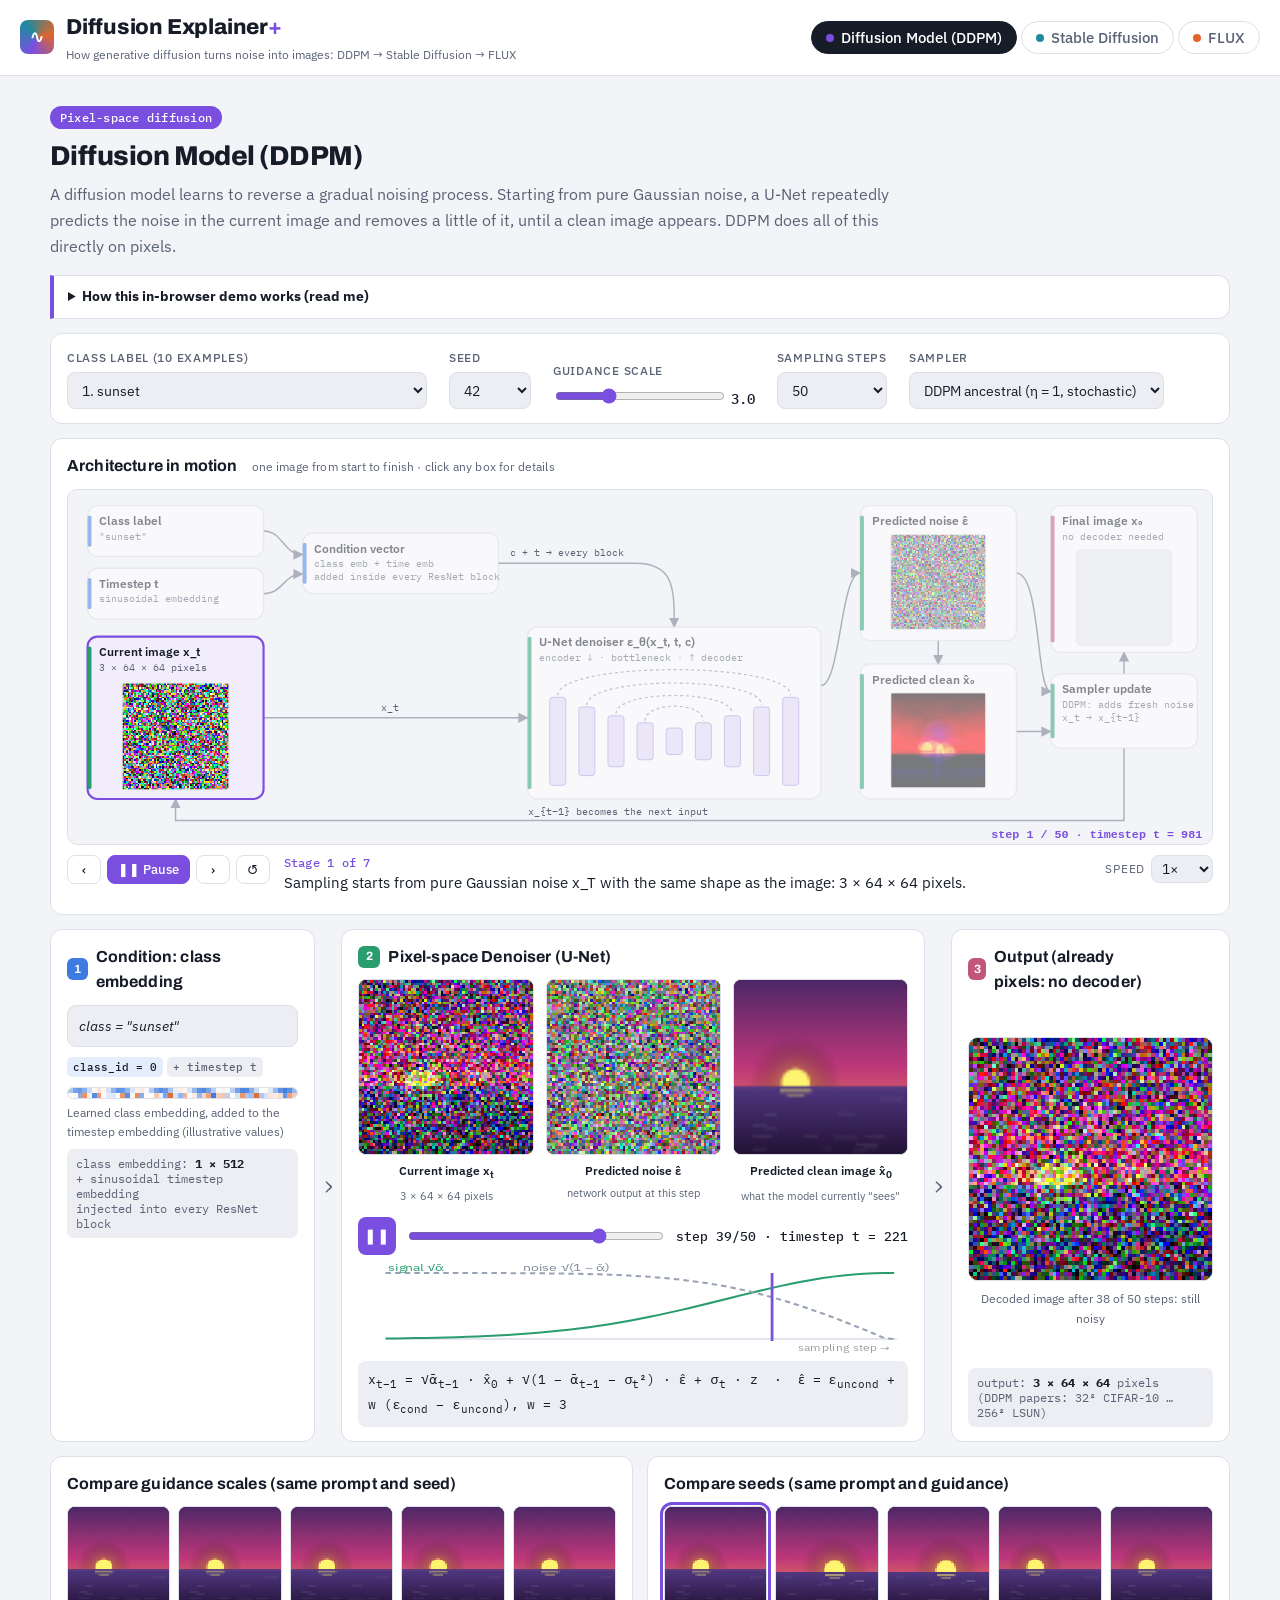
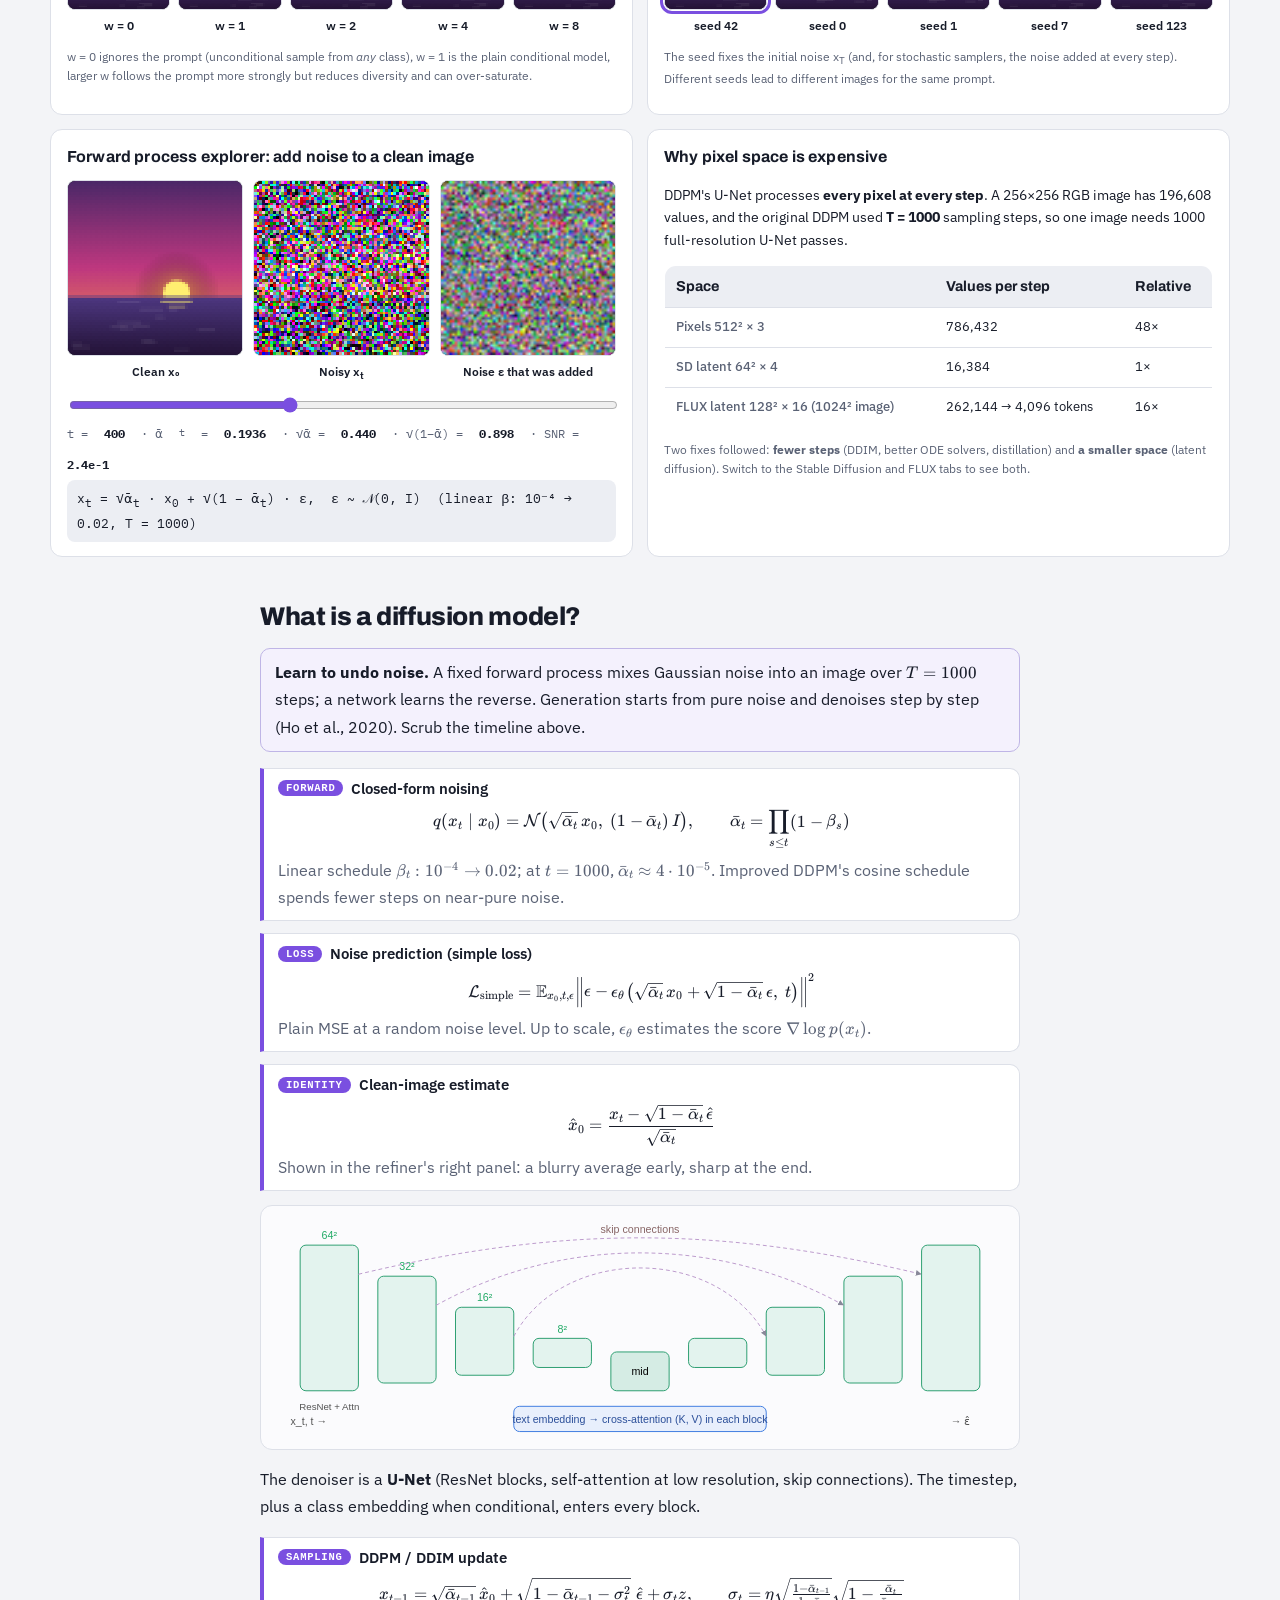
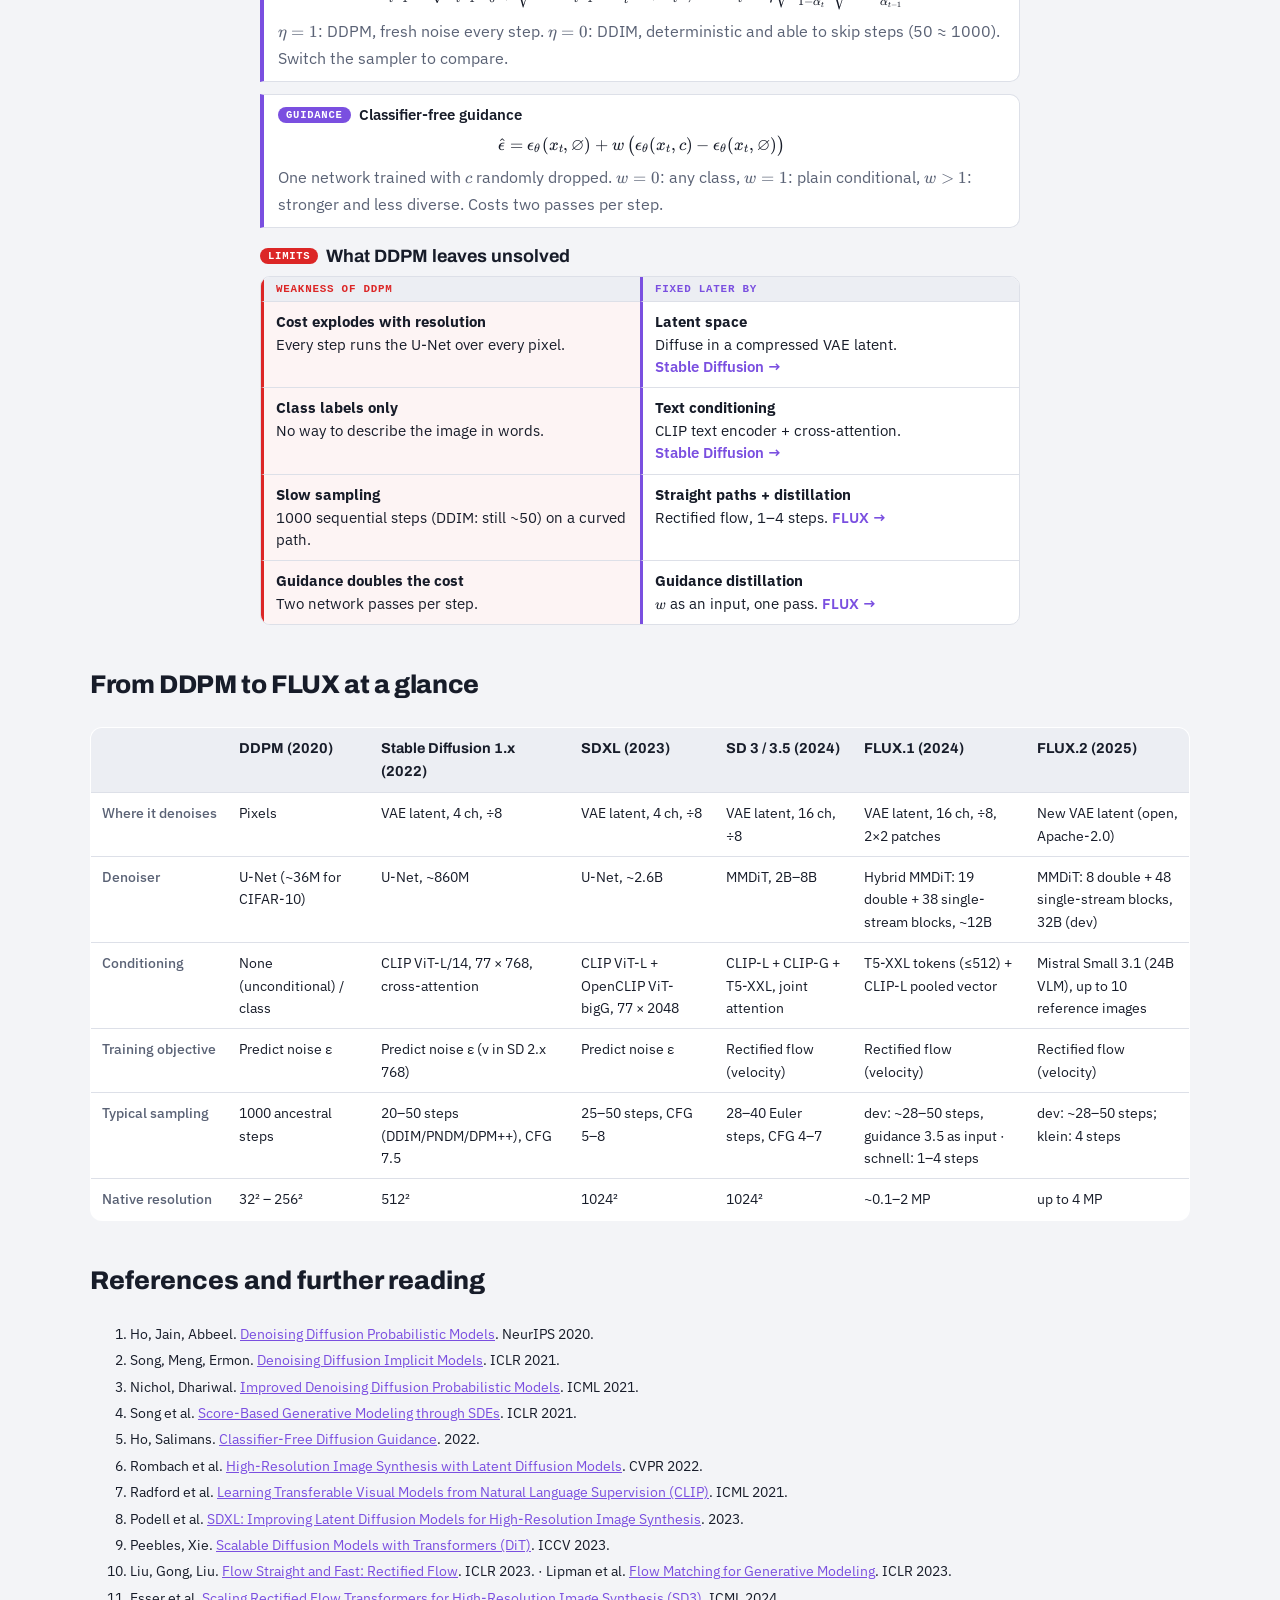
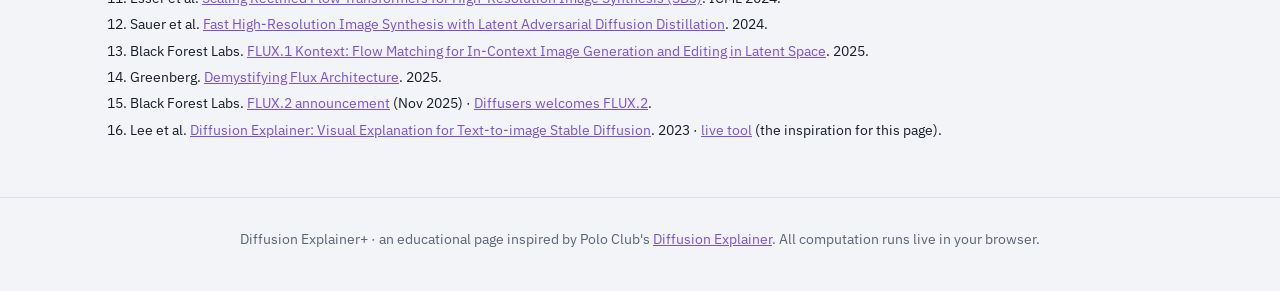
==== commit 25e36b6c: "Add files via upload" ====
--- a/diffusion.html
+++ b/diffusion.html
@@ -744,10 +744,29 @@
 \[\hat\epsilon=\epsilon_\theta(x_t,\varnothing)+w\,\big(\epsilon_\theta(x_t,c)-\epsilon_\theta(x_t,\varnothing)\big)\]
 <p class="keq-n">One network trained with \(c\) randomly dropped. \(w=0\): any class, \(w=1\): plain conditional, \(w>1\): stronger and less diverse. Costs two passes per step.</p></div>
 
-<div class="callout"><b>Takeaway.</b> A diffusion model is a denoiser applied repeatedly with a schedule. SD and FLUX change <i>where</i> it runs (latent space), <i>what</i> network runs (U-Net → transformer) and <i>which path</i> it learns (diffusion → rectified flow).</div>`,
+<div class="why-h"><span class="k">Limits</span>What DDPM leaves unsolved</div>
+<div class="pf">
+<div class="hd p">Weakness of DDPM</div><div class="hd f">Fixed later by</div>
+<div class="p"><b>Cost explodes with resolution</b>Every step runs the U-Net over every pixel.</div><div class="f"><b>Latent space</b>Diffuse in a compressed VAE latent. <a class="go" data-m="sd">Stable Diffusion →</a></div>
+<div class="p"><b>Class labels only</b>No way to describe the image in words.</div><div class="f"><b>Text conditioning</b>CLIP text encoder + cross-attention. <a class="go" data-m="sd">Stable Diffusion →</a></div>
+<div class="p"><b>Slow sampling</b>1000 sequential steps (DDIM: still ~50) on a curved path.</div><div class="f"><b>Straight paths + distillation</b>Rectified flow, 1–4 steps. <a class="go" data-m="flux">FLUX →</a></div>
+<div class="p"><b>Guidance doubles the cost</b>Two network passes per step.</div><div class="f"><b>Guidance distillation</b>\(w\) as an input, one pass. <a class="go" data-m="flux">FLUX →</a></div>
+</div>`,
 sd:String.raw`
 <h2>Stable Diffusion: diffusion in a learned latent space</h2>
 <p class="tldr"><b>Latent Diffusion</b> (Rombach et al., CVPR 2022): a frozen autoencoder compresses the image 8× per side, and the diffusion model works on that small code. Three parts: <b>CLIP</b> text encoder → <b>U-Net</b> denoiser → <b>VAE</b> decoder.</p>
+
+<div class="why-h"><span class="k">Why</span>Why move beyond DDPM?</div>
+<p>DDPM works, but at high resolution it is too expensive: each of its 25–1000 steps runs the full network on every pixel.</p>
+<div class="keq"><div class="keq-h"><span class="k">Cost</span>Values the denoiser processes at every step (512² image)</div>
+\[\underbrace{3\times512\times512}_{\text{pixels (DDPM)}}=786{,}432\qquad\text{vs}\qquad\underbrace{4\times64\times64}_{\text{latent (SD)}}=16{,}384\qquad\Rightarrow\qquad 48\times\text{ fewer}\]
+<p class="keq-n">Self-attention grows as \((HW)^2\): 4,096 latent positions instead of 262,144 pixels makes attention at full scale affordable.</p></div>
+<div class="pf">
+<div class="hd p">Weakness of pixel-space diffusion</div><div class="hd f">Fix in Stable Diffusion</div>
+<div class="p"><b>Compute grows with resolution</b>Pixel-space models (ADM) took 150–1000 V100-days to train and ~5 days for 50k samples on one A100.</div><div class="f"><b>Diffuse in a latent</b>A VAE compresses 8× per side once; every denoising step then works on a 48× smaller tensor.</div>
+<div class="p"><b>Capacity wasted on invisible detail</b>Likelihood training spends most bits on high-frequency texture no one perceives.</div><div class="f"><b>Split the work</b>The autoencoder handles perceptual detail; diffusion only models layout and semantics.</div>
+<div class="p"><b>Only class labels</b>The condition is one of a fixed set of classes.</div><div class="f"><b>Free text</b>CLIP embeddings enter every U-Net block through cross-attention.</div>
+</div>
 
 <div class="keq"><div class="keq-h"><span class="k">Loss</span>Latent diffusion objective</div>
 \[\mathcal{L}_{\text{LDM}}=\mathbb{E}_{z=\mathcal{E}(x),\,y,\,\epsilon,\,t}\Big\lVert\epsilon-\epsilon_\theta\big(z_t,\,t,\,\tau_\theta(y)\big)\Big\rVert^2\]
@@ -778,10 +797,43 @@
 <li><b>SDXL</b> (2023): ~2.6B U-Net, two text encoders, 1024², optional refiner.</li>
 <li><b>SD 3 / 3.5</b> (2024): MMDiT transformer, rectified flow, three text encoders, 16-channel VAE: the design FLUX builds on.</li>
 </ul>
-<div class="callout"><b>Takeaway.</b> SD = <i>VAE</i> (where to denoise) + <i>CLIP</i> (what to draw) + <i>U-Net with cross-attention</i> (how to denoise) + <i>CFG</i> (how strongly to follow the text).</div>`,
+<div class="why-h"><span class="k">Limits</span>What Stable Diffusion leaves unsolved</div>
+<div class="pf">
+<div class="hd p">Weakness of SD</div><div class="hd f">Fixed in FLUX by</div>
+<div class="p"><b>Still 20–50 steps, ×2 for CFG</b>Up to 100 U-Net passes per image.</div><div class="f"><b>Rectified flow + distillation</b>Straight paths, one pass per step, 1–4 steps for [schnell]. <a class="go" data-m="flux">FLUX →</a></div>
+<div class="p"><b>Shallow text understanding</b>CLIP: 77 tokens, weak at counting, layout and spelling.</div><div class="f"><b>T5-XXL</b>Up to 512 tokens inside the transformer's sequence. <a class="go" data-m="flux">FLUX →</a></div>
+<div class="p"><b>4-channel latent</b>Fine detail such as small text and faces is lost.</div><div class="f"><b>16-channel VAE</b>Four times the latent channels. <a class="go" data-m="flux">FLUX →</a></div>
+</div>`,
 flux:String.raw`
 <h2>FLUX: rectified-flow transformers</h2>
 <p class="tldr"><b>FLUX.1</b> (Black Forest Labs, Aug 2024): a ~<b>12B</b> rectified-flow transformer in the latent space of a 16-channel autoencoder. Variants: [pro] (API), [dev] (open, guidance-distilled), [schnell] (Apache-2.0, 1–4 steps).</p>
+
+<div class="why-h"><span class="k">Why</span>Why move beyond Stable Diffusion?</div>
+<p>SD made diffusion affordable, but generation is still slow: dozens of steps, each run twice for guidance.</p>
+<div class="keq"><div class="keq-h"><span class="k">Cost</span>Network evaluations per image (NFE)</div>
+\[\text{NFE}=\text{steps}\times\text{passes}:\qquad\underbrace{50\times2}_{\text{SD + CFG}}=100\quad\longrightarrow\quad\underbrace{28\times1}_{\text{FLUX [dev]}}=28\quad\longrightarrow\quad\underbrace{4\times1}_{\text{FLUX [schnell]}}=4\]
+<p class="keq-n">Each FLUX pass is heavier (12B parameters), but far fewer are needed.</p></div>
+<svg class="pathfig" viewBox="0 0 560 150" role="img" aria-label="A curved diffusion path where two large steps miss the data point, next to a straight rectified-flow path where two steps land on it">
+  <text x="10" y="14">Diffusion: curved path</text><text x="300" y="14">Rectified flow: straight path</text>
+  <path d="M30,120 Q140,10 250,120" style="fill:none;stroke:var(--muted);stroke-dasharray:4 4"/>
+  <path d="M30,120 L95,55 L175,40" style="fill:none;stroke:var(--bad);stroke-width:2"/>
+  <circle cx="95" cy="55" r="3.5" style="fill:var(--bad)"/><circle cx="175" cy="40" r="4" style="fill:var(--bad)"/>
+  <text x="182" y="38" style="fill:var(--bad)">2 big steps miss</text>
+  <path d="M320,120 L540,120" style="fill:none;stroke:var(--muted);stroke-dasharray:4 4"/>
+  <path d="M320,120 L430,120 L540,120" style="fill:none;stroke:var(--acc);stroke-width:2"/>
+  <circle cx="430" cy="120" r="3.5" style="fill:var(--acc)"/>
+  <circle cx="30" cy="120" r="5" style="fill:var(--ink)"/><circle cx="250" cy="120" r="5" style="fill:var(--ref)"/>
+  <circle cx="320" cy="120" r="5" style="fill:var(--ink)"/><circle cx="540" cy="120" r="5" style="fill:var(--ref)"/>
+  <text x="18" y="140">noise</text><text x="236" y="140">image</text><text x="308" y="140">noise</text><text x="500" y="140">image ✓</text>
+  <text x="380" y="108" style="fill:var(--acc)">2 steps land</text>
+</svg>
+<div class="pf">
+<div class="hd p">Weakness of Stable Diffusion</div><div class="hd f">Fix in FLUX</div>
+<div class="p"><b>Too many denoising steps</b>The noise-to-image path is curved, so large solver steps fall off it: 20–50 steps needed.</div><div class="f"><b>Rectified flow</b>Learn a straight path; Euler steps follow it closely, so few steps suffice.</div>
+<div class="p"><b>CFG doubles every step</b>Conditional + unconditional pass.</div><div class="f"><b>Distillation</b>[dev]: \(w\) as an input, one pass. [schnell]: 1–4 steps.</div>
+<div class="p"><b>Weak, one-way text conditioning</b>CLIP's 77 tokens; cross-attention lets the image read the text, never the reverse.</div><div class="f"><b>T5 + joint attention</b>T5-XXL tokens join the sequence; MMDiT attention runs both ways.</div>
+<div class="p"><b>U-Net scales poorly; 4-channel latent</b>Hard to grow; fine detail is lost in compression.</div><div class="f"><b>12B transformer, 16-channel VAE</b>Transformers scale predictably; the richer latent keeps text and faces.</div>
+</div>
 
 <div class="keq"><div class="keq-h"><span class="k">Forward</span>Straight path from data to noise</div>
 \[x_t=(1-t)\,x_0+t\,\epsilon,\qquad v=\frac{dx_t}{dt}=\epsilon-x_0,\qquad t\in[0,1]\]
@@ -814,7 +866,12 @@
 <li><b>FLUX.2</b> (Nov 2025): 32B transformer (8 double + 48 single blocks), Mistral Small 3.1 (24B) as text encoder, up to 10 reference images, 4 MP output.</li>
 <li><b>FLUX.2 [klein]</b> (Jan 2026): 4B / 9B distilled models, ~4 steps, sub-second.</li>
 </ul>
-<div class="callout"><b>Takeaway.</b> Same latent-diffusion recipe, every piece modernised: straight flow paths, one joint-attention transformer, T5 + CLIP, a 16-channel latent, and distillation that removes the second guidance pass or nearly all steps.</div>`
+<div class="why-h"><span class="k">Limits</span>What remains hard</div>
+<ul class="pts">
+<li><b>Size</b>: 12B parameters need a large GPU → FLUX.2 [klein] distils to 4B / 9B.</li>
+<li><b>Quality vs speed</b>: [dev] still uses ~28 steps; [schnell]'s 1–4 steps trade some detail.</li>
+<li><b>Licence</b>: [dev] weights are non-commercial; only [schnell] is Apache-2.0.</li>
+</ul>`
 };
 
 /* =====================================================================
@@ -824,6 +881,7 @@
 Object.values(METHODS).forEach(m=>{const p=new Pane(m);p.mount(host);panes[m.id]=p;arts.insertAdjacentHTML('beforeend',`<article class="explain pane" id="art-${m.id}">${ARTICLES[m.id]}</article>`)});
 function activate(id){document.querySelectorAll('#tabs button').forEach(b=>b.classList.toggle('on',b.dataset.m===id));Object.keys(panes).forEach(k=>{panes[k].el.classList.toggle('on',k===id);document.getElementById('art-'+k).classList.toggle('on',k===id);if(k!==id)panes[k].stop()});document.documentElement.style.setProperty('--accent',METHODS[id].hex);panes[id].ensure();try{history.replaceState(null,'','#'+id)}catch(e){}}
 document.querySelectorAll('#tabs button').forEach(b=>b.addEventListener('click',()=>activate(b.dataset.m)));
+document.addEventListener('click',e=>{const a=e.target.closest('a.go[data-m]');if(!a)return;e.preventDefault();activate(a.dataset.m);window.scrollTo({top:0,behavior:'smooth'})});
 activate((location.hash||'').slice(1) in METHODS?(location.hash.slice(1)):'ddpm');
 </script>
 </body>
--- a/theme.css
+++ b/theme.css
@@ -137,6 +137,25 @@
 .pts li::before{content:"";position:absolute;left:3px;top:.62em;width:7px;height:7px;border-radius:2px;background:var(--acc)}
 .cards3{display:grid;grid-template-columns:repeat(auto-fit,minmax(180px,1fr));gap:10px;margin:12px 0}
 .cards3>div{background:var(--panel);border:1px solid var(--line);border-top:3px solid var(--acc);border-radius:8px;padding:9px 12px;font-size:.92rem;line-height:1.5}
-.cards3 b{display:block;font-family:var(--font-display);font-size:.98rem;margin-bottom:2px}
+.cards3 b:first-child{display:block;font-family:var(--font-display);font-size:.98rem;margin-bottom:2px}
 .explain .katex,#article .katex{font-size:1.05em}
 .explain p.small,#article p.small{font-size:.9rem;color:var(--muted)}
+
+/* ---------- motivation: weakness of the previous model → fix in the next ---------- */
+:root{--bad:#dc2626}
+@media (prefers-color-scheme:dark){:root:not([data-theme="light"]){--bad:#f87171}}
+:root[data-theme="dark"]{--bad:#f87171}
+.why-h{display:flex;align-items:center;gap:8px;margin:18px 0 4px;font:700 1.12rem var(--font-display)}
+.why-h .k{font:600 .66rem var(--font-mono);text-transform:uppercase;letter-spacing:.07em;padding:2px 8px;border-radius:999px;background:var(--bad);color:#fff}
+.pf{display:grid;grid-template-columns:1fr 1fr;border:1px solid var(--line);border-radius:10px;overflow:hidden;margin:10px 0 14px;background:var(--panel)}
+.pf>div{padding:9px 12px;border-top:1px solid var(--line);font-size:.92rem;line-height:1.5}
+.pf>.p{border-left:3px solid var(--bad);background:color-mix(in srgb,var(--bad) 5%,var(--panel))}
+.pf>.f{border-left:3px solid var(--acc)}
+.pf b{display:block;margin-bottom:1px}
+.pf>.hd{border-top:0;padding:6px 12px;font:600 .68rem var(--font-mono);text-transform:uppercase;letter-spacing:.07em;background:var(--soft)}
+.pf>.hd.p{color:var(--bad)}.pf>.hd.f{color:var(--acc)}
+@media (max-width:640px){.pf{grid-template-columns:1fr}.pf>.hd.f{display:none}}
+.go{font-weight:600;color:var(--acc);text-decoration:none;white-space:nowrap;cursor:pointer}
+.go:hover{text-decoration:underline}
+.pathfig{display:block;width:100%;max-width:560px;height:auto;margin:6px auto 2px}
+.pathfig text{font:10.5px var(--font-mono);fill:var(--muted)}
